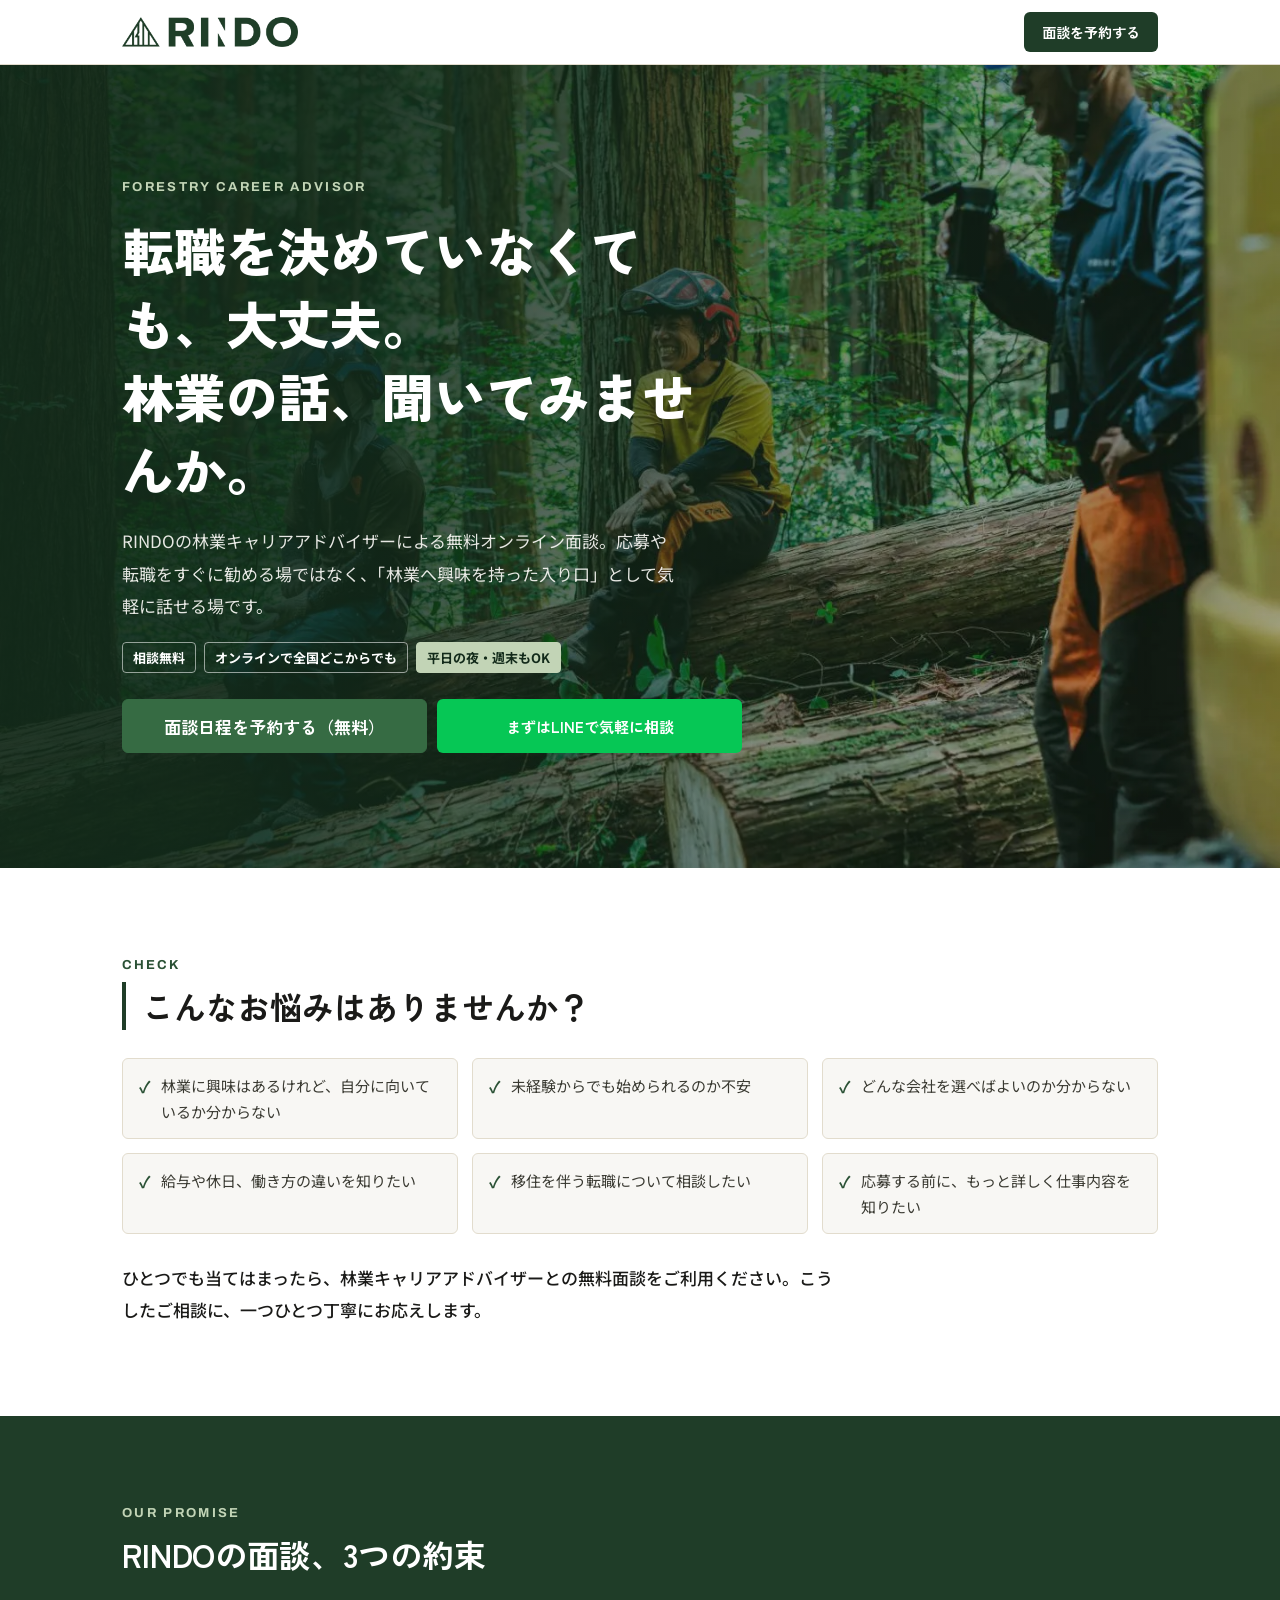
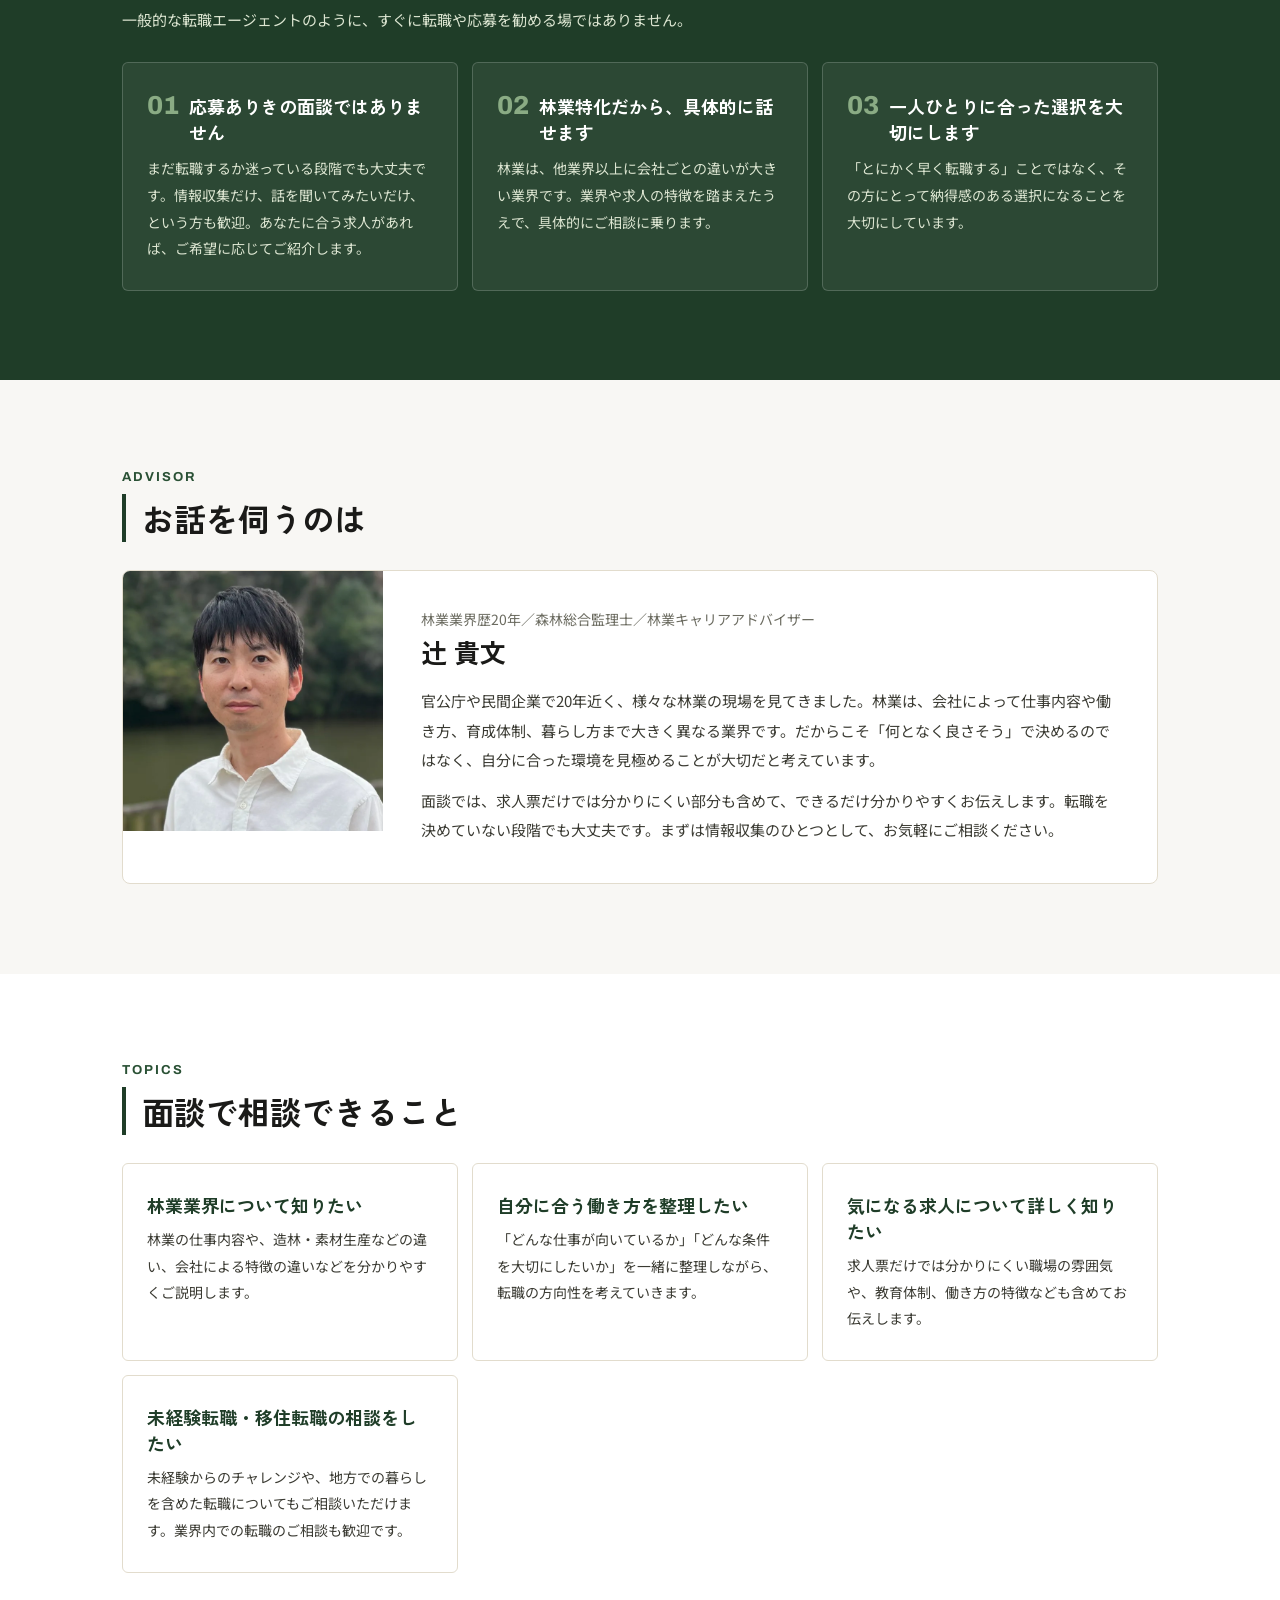
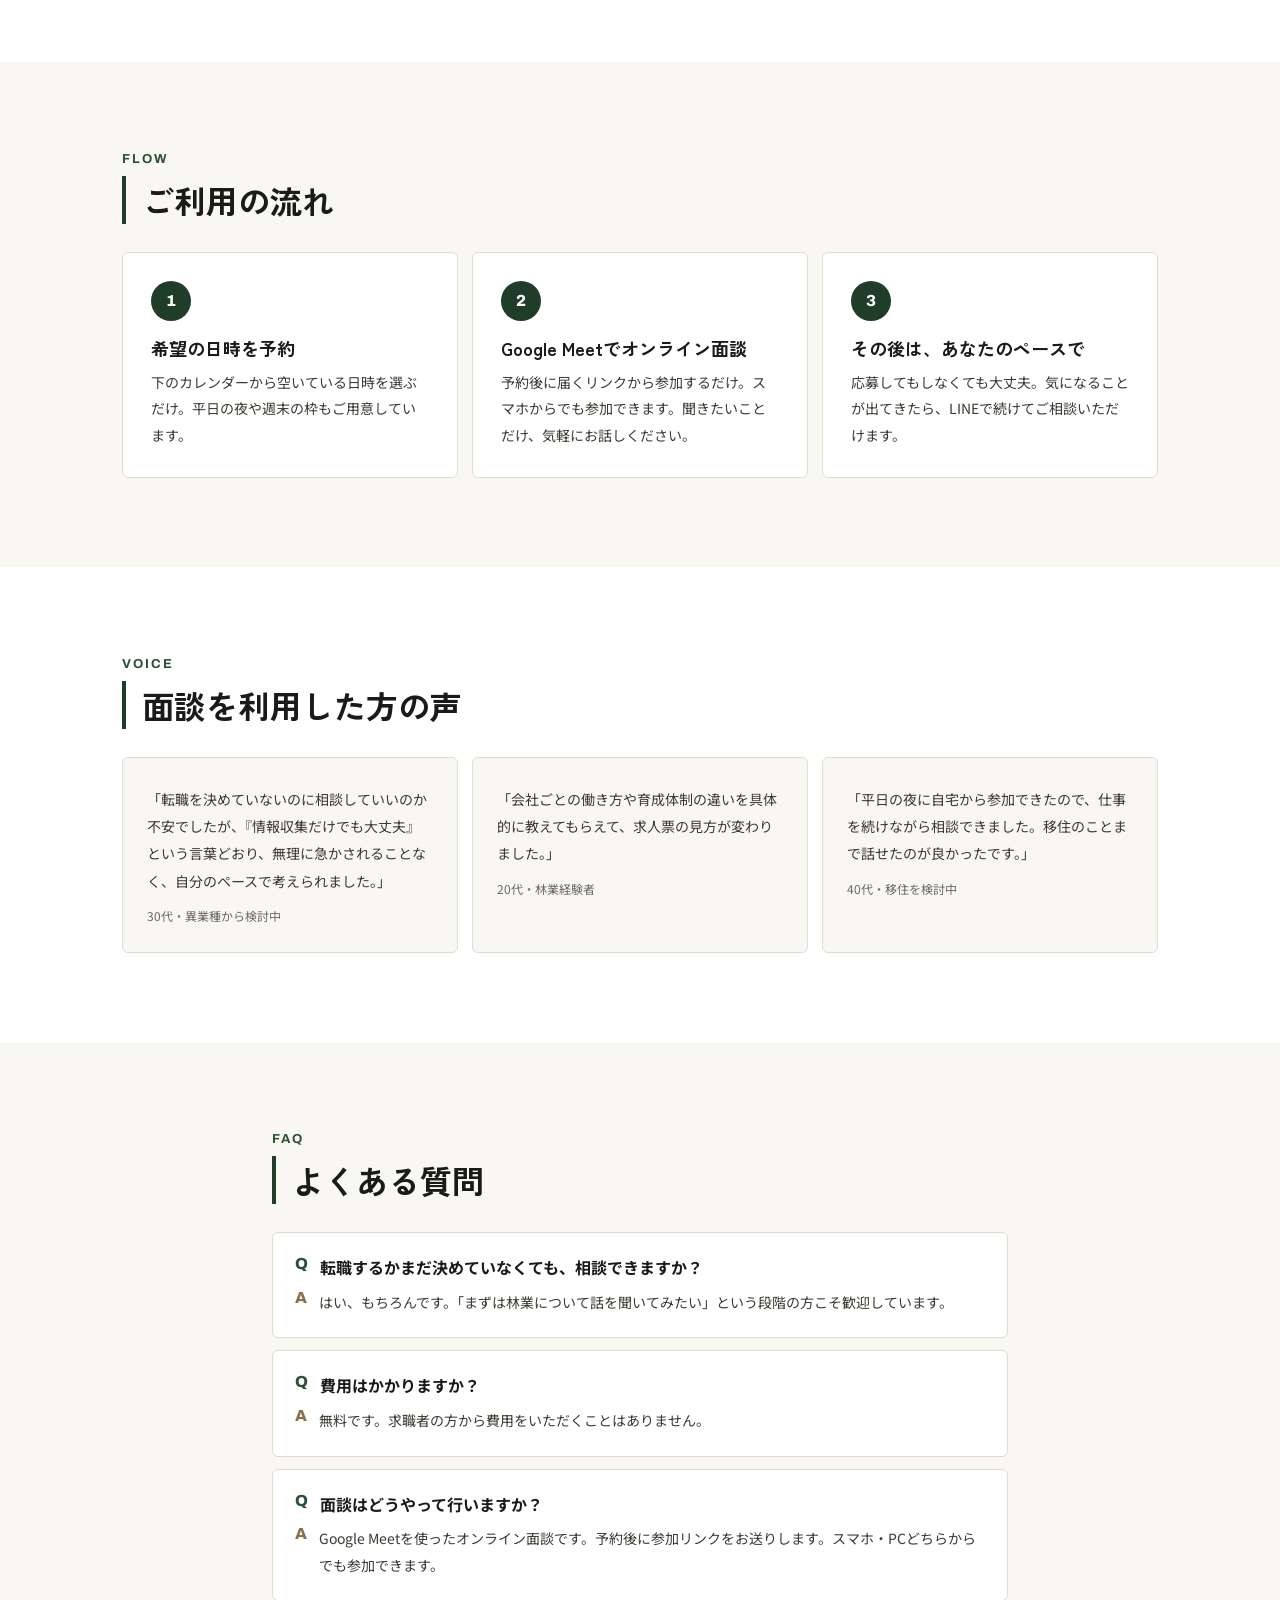
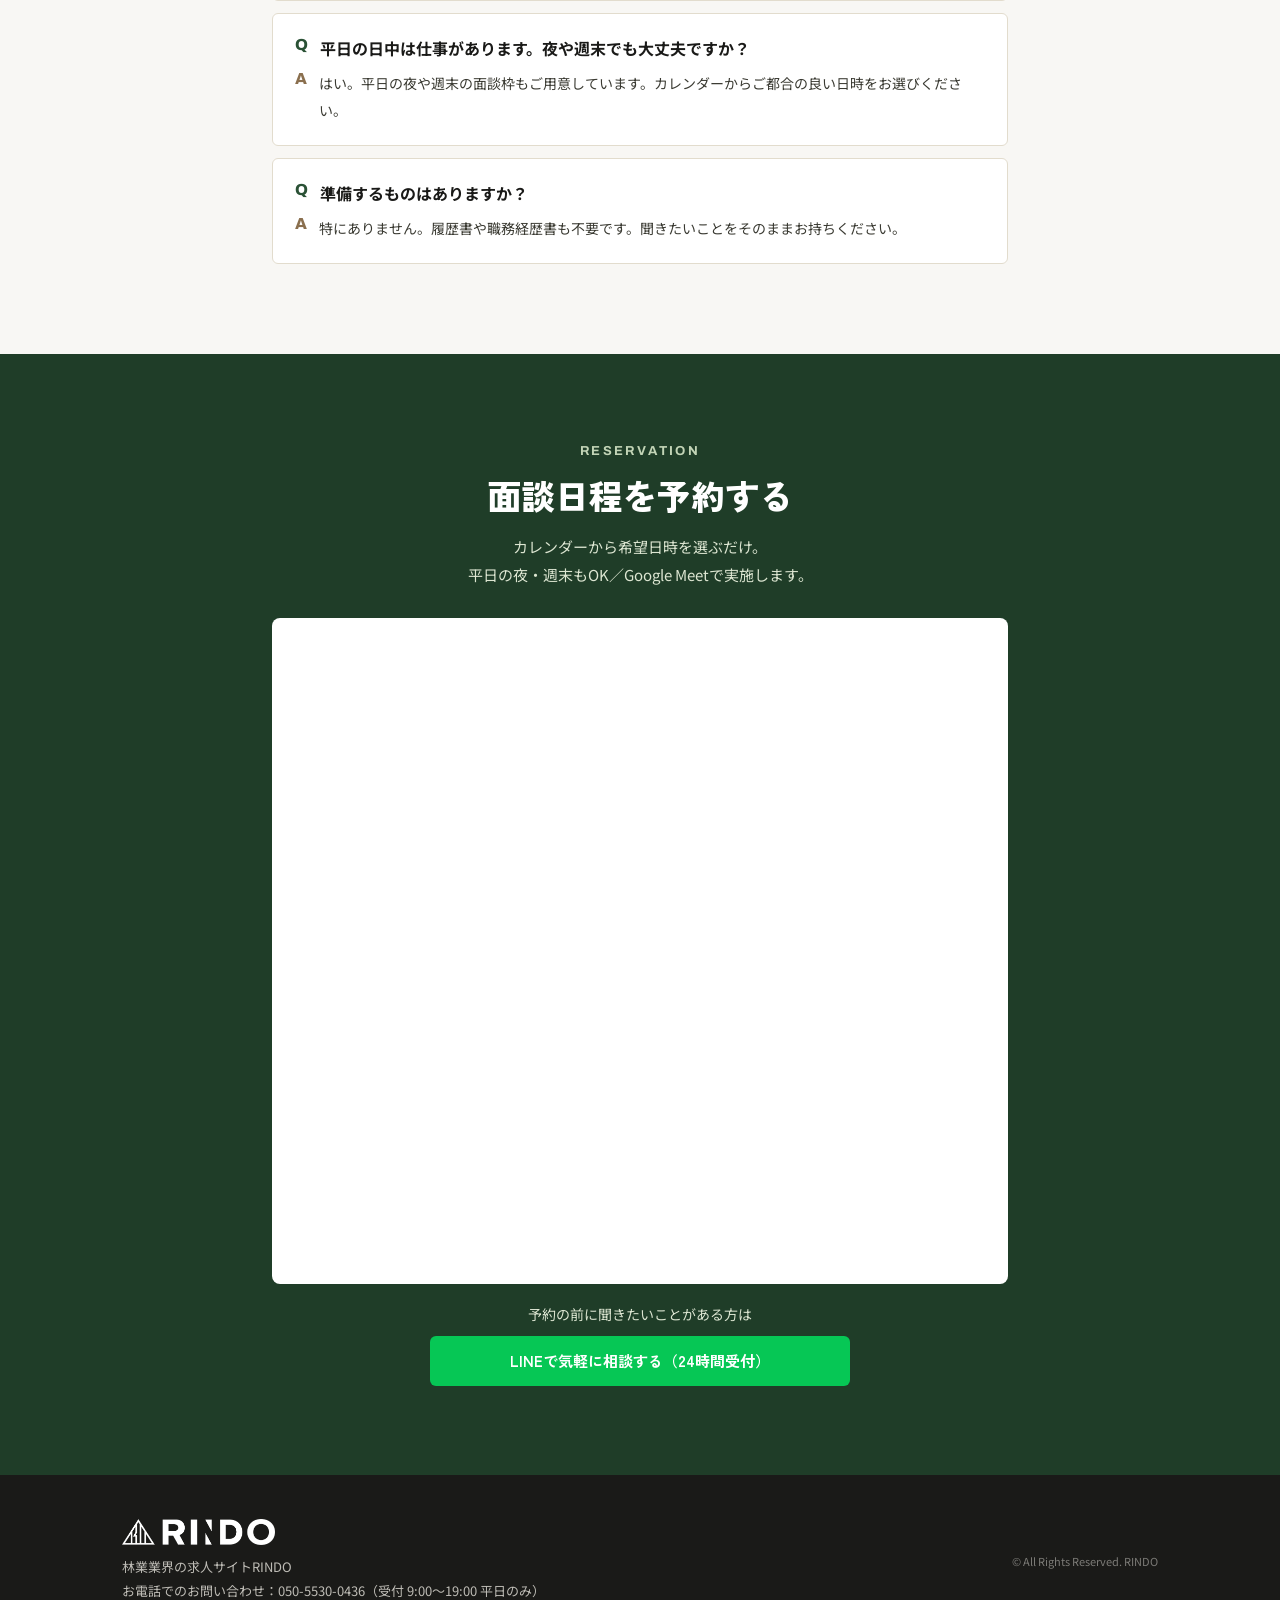
==== index.html @ 0837ca74 "利用者の声はサンプルではなく実データのため、サンプル文の注記を削除" ====
<!DOCTYPE html>
<html lang="ja">
<head>
<meta charset="utf-8">
<meta name="viewport" content="width=device-width, initial-scale=1">
<title>林業キャリア無料相談 | RINDO（林業専門求人サイト）</title>
<meta name="description" content="林業業界歴20年の専門アドバイザーによる無料オンライン面談。未経験・経験者どちらも歓迎。相談無料／Google Meet／平日夜・週末もOK。">
<link rel="preconnect" href="https://fonts.googleapis.com">
<link rel="preconnect" href="https://fonts.gstatic.com" crossorigin>
<link rel="stylesheet" href="style.css">
</head>
<body>

<!-- ヘッダー -->
<header class="header">
  <div class="header-inner">
    <img class="logo" src="assets/logo-forest.webp" alt="RINDO 林業業界の求人サイト" width="600" height="102">
    <a class="btn-header" href="#reserve">面談を予約する</a>
  </div>
</header>

<!-- ヒーロー -->
<section class="hero">
  <img class="hero-img" src="assets/forest-3.webp" alt="森の中で談笑する林業の作業者たち" width="1440" height="960" fetchpriority="high">
  <div class="hero-scrim"></div>
  <div class="hero-inner">
    <div class="hero-col">
      <div class="hero-eyebrow">FORESTRY CAREER ADVISOR</div>
      <h1 class="hero-h1">転職を決めていなくても、大丈夫。<br>林業の話、聞いてみませんか。</h1>
      <p class="hero-lead">RINDOの林業キャリアアドバイザーによる無料オンライン面談。応募や転職をすぐに勧める場ではなく、「林業へ興味を持った入り口」として気軽に話せる場です。</p>
      <div class="chips">
        <span class="chip">相談無料</span>
        <span class="chip">オンラインで全国どこからでも</span>
        <span class="chip chip-solid">平日の夜・週末もOK</span>
      </div>
      <div class="hero-cta">
        <a class="btn btn-primary" href="#reserve">面談日程を予約する（無料）</a>
        <a class="btn btn-line" href="https://lin.ee/My8T9kC">まずはLINEで気軽に相談</a>
      </div>
    </div>
  </div>
</section>

<!-- 悩みチェック -->
<section>
  <div class="wrap">
    <div class="eyebrow">CHECK</div>
    <h2 class="h2">こんなお悩みはありませんか？</h2>
    <div class="grid grid-2">
      <div class="check"><span>✓</span><span>林業に興味はあるけれど、自分に向いているか分からない</span></div>
      <div class="check"><span>✓</span><span>未経験からでも始められるのか不安</span></div>
      <div class="check"><span>✓</span><span>どんな会社を選べばよいのか分からない</span></div>
      <div class="check"><span>✓</span><span>給与や休日、働き方の違いを知りたい</span></div>
      <div class="check"><span>✓</span><span>移住を伴う転職について相談したい</span></div>
      <div class="check"><span>✓</span><span>応募する前に、もっと詳しく仕事内容を知りたい</span></div>
    </div>
    <p class="lead-note">ひとつでも当てはまったら、林業キャリアアドバイザーとの無料面談をご利用ください。こうしたご相談に、一つひとつ丁寧にお応えします。</p>
  </div>
</section>

<!-- 3つの約束 -->
<section class="sec-brand">
  <div class="wrap">
    <div class="eyebrow on-brand">OUR PROMISE</div>
    <h2 class="h2 on-brand">RINDOの面談、3つの約束</h2>
    <p class="promise-lead">一般的な転職エージェントのように、すぐに転職や応募を勧める場ではありません。</p>
    <div class="grid grid-3">
      <div class="promise">
        <div class="promise-head"><span class="promise-num">01</span><h3>応募ありきの面談ではありません</h3></div>
        <p>まだ転職するか迷っている段階でも大丈夫です。情報収集だけ、話を聞いてみたいだけ、という方も歓迎。あなたに合う求人があれば、ご希望に応じてご紹介します。</p>
      </div>
      <div class="promise">
        <div class="promise-head"><span class="promise-num">02</span><h3>林業特化だから、具体的に話せます</h3></div>
        <p>林業は、他業界以上に会社ごとの違いが大きい業界です。業界や求人の特徴を踏まえたうえで、具体的にご相談に乗ります。</p>
      </div>
      <div class="promise">
        <div class="promise-head"><span class="promise-num">03</span><h3>一人ひとりに合った選択を大切にします</h3></div>
        <p>「とにかく早く転職する」ことではなく、その方にとって納得感のある選択になることを大切にしています。</p>
      </div>
    </div>
  </div>
</section>

<!-- アドバイザー紹介 -->
<section class="sec-alt">
  <div class="wrap">
    <div class="eyebrow">ADVISOR</div>
    <h2 class="h2">お話を伺うのは</h2>
    <div class="advisor">
      <img class="advisor-img" src="assets/advisor-tsuji.webp" alt="林業キャリアアドバイザー 辻貴文" width="720" height="720" loading="lazy">
      <div class="advisor-body">
        <div class="advisor-role">林業業界歴20年／森林総合監理士／林業キャリアアドバイザー</div>
        <div class="advisor-name">辻 貴文</div>
        <p>官公庁や民間企業で20年近く、様々な林業の現場を見てきました。林業は、会社によって仕事内容や働き方、育成体制、暮らし方まで大きく異なる業界です。だからこそ「何となく良さそう」で決めるのではなく、自分に合った環境を見極めることが大切だと考えています。</p>
        <p>面談では、求人票だけでは分かりにくい部分も含めて、できるだけ分かりやすくお伝えします。転職を決めていない段階でも大丈夫です。まずは情報収集のひとつとして、お気軽にご相談ください。</p>
      </div>
    </div>
  </div>
</section>

<!-- 相談できること -->
<section>
  <div class="wrap">
    <div class="eyebrow">TOPICS</div>
    <h2 class="h2">面談で相談できること</h2>
    <div class="grid grid-3">
      <div class="topic"><h3>林業業界について知りたい</h3><p>林業の仕事内容や、造林・素材生産などの違い、会社による特徴の違いなどを分かりやすくご説明します。</p></div>
      <div class="topic"><h3>自分に合う働き方を整理したい</h3><p>「どんな仕事が向いているか」「どんな条件を大切にしたいか」を一緒に整理しながら、転職の方向性を考えていきます。</p></div>
      <div class="topic"><h3>気になる求人について詳しく知りたい</h3><p>求人票だけでは分かりにくい職場の雰囲気や、教育体制、働き方の特徴なども含めてお伝えします。</p></div>
      <div class="topic"><h3>未経験転職・移住転職の相談をしたい</h3><p>未経験からのチャレンジや、地方での暮らしを含めた転職についてもご相談いただけます。業界内での転職のご相談も歓迎です。</p></div>
    </div>
  </div>
</section>

<!-- 流れ -->
<section class="sec-alt">
  <div class="wrap">
    <div class="eyebrow">FLOW</div>
    <h2 class="h2">ご利用の流れ</h2>
    <div class="grid grid-flow">
      <div class="step"><div class="step-num">1</div><h3>希望の日時を予約</h3><p>下のカレンダーから空いている日時を選ぶだけ。平日の夜や週末の枠もご用意しています。</p></div>
      <div class="step"><div class="step-num">2</div><h3>Google Meetでオンライン面談</h3><p>予約後に届くリンクから参加するだけ。スマホからでも参加できます。聞きたいことだけ、気軽にお話しください。</p></div>
      <div class="step"><div class="step-num">3</div><h3>その後は、あなたのペースで</h3><p>応募してもしなくても大丈夫。気になることが出てきたら、LINEで続けてご相談いただけます。</p></div>
    </div>
  </div>
</section>

<!-- 利用者の声 -->
<section>
  <div class="wrap">
    <div class="eyebrow">VOICE</div>
    <h2 class="h2">面談を利用した方の声</h2>
    <div class="grid grid-2">
      <div class="voice"><p>「転職を決めていないのに相談していいのか不安でしたが、『情報収集だけでも大丈夫』という言葉どおり、無理に急かされることなく、自分のペースで考えられました。」</p><div class="who">30代・異業種から検討中</div></div>
      <div class="voice"><p>「会社ごとの働き方や育成体制の違いを具体的に教えてもらえて、求人票の見方が変わりました。」</p><div class="who">20代・林業経験者</div></div>
      <div class="voice"><p>「平日の夜に自宅から参加できたので、仕事を続けながら相談できました。移住のことまで話せたのが良かったです。」</p><div class="who">40代・移住を検討中</div></div>
    </div>
  </div>
</section>

<!-- FAQ -->
<section class="sec-alt">
  <div class="wrap wrap-narrow">
    <div class="eyebrow">FAQ</div>
    <h2 class="h2">よくある質問</h2>
    <div class="faq-list">
      <div class="faq">
        <div class="faq-q"><b>Q</b><span>転職するかまだ決めていなくても、相談できますか？</span></div>
        <div class="faq-a"><b>A</b><span>はい、もちろんです。「まずは林業について話を聞いてみたい」という段階の方こそ歓迎しています。</span></div>
      </div>
      <div class="faq">
        <div class="faq-q"><b>Q</b><span>費用はかかりますか？</span></div>
        <div class="faq-a"><b>A</b><span>無料です。求職者の方から費用をいただくことはありません。</span></div>
      </div>
      <div class="faq">
        <div class="faq-q"><b>Q</b><span>面談はどうやって行いますか？</span></div>
        <div class="faq-a"><b>A</b><span>Google Meetを使ったオンライン面談です。予約後に参加リンクをお送りします。スマホ・PCどちらからでも参加できます。</span></div>
      </div>
      <div class="faq">
        <div class="faq-q"><b>Q</b><span>平日の日中は仕事があります。夜や週末でも大丈夫ですか？</span></div>
        <div class="faq-a"><b>A</b><span>はい。平日の夜や週末の面談枠もご用意しています。カレンダーからご都合の良い日時をお選びください。</span></div>
      </div>
      <div class="faq">
        <div class="faq-q"><b>Q</b><span>準備するものはありますか？</span></div>
        <div class="faq-a"><b>A</b><span>特にありません。履歴書や職務経歴書も不要です。聞きたいことをそのままお持ちください。</span></div>
      </div>
    </div>
  </div>
</section>

<!-- 予約 -->
<section id="reserve" class="sec-brand">
  <div class="wrap wrap-narrow">
    <div class="reserve-head">
      <div class="eyebrow on-brand">RESERVATION</div>
      <h2>面談日程を予約する</h2>
      <p>カレンダーから希望日時を選ぶだけ。<br>平日の夜・週末もOK／Google Meetで実施します。</p>
    </div>
    <div class="spir-card">
      <!-- Spir widget begin -->
      <div class="spir-widget" data-url="https://app.spirinc.com/external/teams/qMlqo3yFt7RLzSGSDOJB6/availability-sharings/6TDEutEHs5eWvNPvBN_gr/confirm"></div>
      <!-- Spir widget end -->
    </div>
    <div class="reserve-foot">
      <p>予約の前に聞きたいことがある方は</p>
      <a class="btn btn-line" href="https://lin.ee/My8T9kC">LINEで気軽に相談する（24時間受付）</a>
    </div>
  </div>
</section>

<!-- フッター -->
<footer class="footer">
  <div class="footer-inner">
    <div>
      <img class="logo" src="assets/logo-white.webp" alt="RINDO" width="600" height="102" loading="lazy">
      <p>林業業界の求人サイトRINDO<br>お電話でのお問い合わせ：050-5530-0436（受付 9:00〜19:00 平日のみ）</p>
    </div>
    <div class="copy">© All Rights Reserved. RINDO</div>
  </div>
</footer>

<!-- Spir 予約ウィジェット（外部スクリプト・非同期読み込み） -->
<script type="text/javascript" src="https://app.spirinc.com/js/external/iframe.js" async></script>
</body>
</html>
---- style.css ----
/* ==========================================================================
   RINDO 林業キャリア無料相談 LP — style.css
   RINDO Design System トークン抜粋 + LP用ユーティリティ
   ========================================================================== */

/* ---- Google Fonts（必要ウェイトのみ・display=swapで表示ブロッキング回避） ---- */
@import url('https://fonts.googleapis.com/css2?family=Archivo:wght@700;800&family=Noto+Sans+JP:wght@400;500;700&family=Zen+Kaku+Gothic+New:wght@700;900&display=swap');

/* ---- デザインシステム・トークン（このLPで使う変数のみ抜粋） ---- */
:root {
  --ink-900: #1a1a18;
  --ink-700: #3a3a32;
  --ink-500: #6b6b60;
  --ink-400: #8d8d80;
  --paper-0: #ffffff;
  --paper-50: #f8f7f4;
  --paper-200: #e2dccd;
  --forest-900: #122a1a;
  --forest-800: #173420;
  --forest-700: #1f3d28;
  --forest-600: #2a5135;
  --forest-500: #366b43;
  --forest-300: #8aab84;
  --forest-200: #c2d4b6;
  --forest-100: #dde6d2;
  --forest-50: #eef3e7;
  --bark-500: #8a6f4e;
  --line-green: #06c755;
  --font-display: "Zen Kaku Gothic New", "Noto Sans JP", system-ui, sans-serif;
  --font-body: "Noto Sans JP", "Zen Kaku Gothic New", system-ui, sans-serif;
  --font-latin: "Archivo", "Zen Kaku Gothic New", system-ui, sans-serif;
}

/* ---- リセット / ベース ---- */
* { box-sizing: border-box; }
body {
  margin: 0;
  background: var(--paper-0);
  font-family: var(--font-body);
  color: var(--ink-700);
  -webkit-font-smoothing: antialiased;
}
img { display: block; max-width: 100%; }
h1, h2, h3, p { margin: 0; }
a { color: inherit; }

/* ---- レイアウト ---- */
.wrap { max-width: 1100px; margin: 0 auto; padding: clamp(48px, 7vw, 96px) clamp(16px, 4vw, 32px); }
.wrap-narrow { max-width: 800px; }
.wrap-mid { max-width: 900px; }
.sec-alt { background: var(--paper-50); }
.sec-brand { background: var(--forest-700); }

/* ---- ヘッダー ---- */
.header { position: sticky; top: 0; z-index: 50; background: var(--paper-0); border-bottom: 1px solid var(--paper-200); }
.header-inner { max-width: 1100px; margin: 0 auto; display: flex; align-items: center; justify-content: space-between; padding: 12px clamp(16px, 4vw, 32px); }
.header .logo { width: auto; height: clamp(24px, 3vw, 30px); }

/* ---- 見出し・エディトリアル ---- */
.eyebrow { font-family: var(--font-latin); font-weight: 700; font-size: clamp(11px, 1.2vw, 13px); letter-spacing: 0.16em; margin-bottom: 10px; color: var(--forest-600); }
.eyebrow.on-brand { color: var(--forest-200); letter-spacing: 0.18em; }
.h2 { font-family: var(--font-display); font-weight: 700; font-size: clamp(22px, 2.8vw, 32px); line-height: 1.5; color: var(--ink-900); margin-bottom: 28px; padding-left: 16px; border-left: 4px solid var(--forest-700); }
.h2.on-brand { color: #fff; border: 0; padding-left: 0; }
.h2.center { text-align: center; border: 0; padding-left: 0; font-weight: 900; }

/* ---- ボタン ---- */
.btn { display: flex; align-items: center; justify-content: center; min-height: 54px; padding: 0 26px; border-radius: 6px; text-decoration: none; font-family: var(--font-display); font-weight: 700; transition: background 200ms ease, transform 120ms ease; }
.btn:active { transform: translateY(1px); }
.btn-primary { background: var(--forest-500); color: #fff; border: 1.5px solid var(--forest-500); font-size: clamp(15px, 1.6vw, 17px); }
.btn-primary:hover { background: var(--forest-600); border-color: var(--forest-600); }
.btn-line { background: var(--line-green); color: #fff; font-size: clamp(13px, 1.5vw, 15px); min-height: 50px; }
.btn-header { font-family: var(--font-display); font-weight: 700; font-size: clamp(12px, 1.4vw, 14px); color: #fff; background: var(--forest-700); padding: 10px 18px; border-radius: 6px; text-decoration: none; }

/* ---- チップ / タグ ---- */
.chips { display: flex; flex-wrap: wrap; gap: 8px; }
.chip { font-size: clamp(11px, 1.2vw, 13px); font-weight: 700; color: #fff; border: 1px solid rgba(255,255,255,0.55); border-radius: 4px; padding: 5px 10px; }
.chip-solid { color: var(--forest-900); background: var(--forest-200); border-color: var(--forest-200); }

/* ---- ヒーロー ---- */
.hero { position: relative; overflow: hidden; background: var(--forest-900); }
.hero-img { position: absolute; inset: 0; width: 100%; height: 100%; object-fit: cover; }
.hero-scrim { position: absolute; inset: 0; background: linear-gradient(105deg, rgba(18,42,26,0.92) 25%, rgba(18,42,26,0.55) 60%, rgba(18,42,26,0.25) 100%); }
.hero-inner { position: relative; max-width: 1100px; margin: 0 auto; padding: clamp(56px, 9vw, 120px) clamp(16px, 4vw, 32px); }
.hero-col { max-width: 620px; display: flex; flex-direction: column; gap: clamp(14px, 2vw, 20px); }
.hero-eyebrow { font-family: var(--font-latin); font-weight: 700; font-size: clamp(11px, 1.2vw, 13px); letter-spacing: 0.18em; color: var(--forest-200); }
.hero-h1 { font-family: var(--font-display); font-weight: 900; font-size: clamp(29px, 4.4vw, 52px); line-height: 1.4; color: #fff; text-wrap: pretty; }
.hero-lead { font-size: clamp(14px, 1.6vw, 17px); line-height: 1.9; color: rgba(248,247,244,0.92); max-width: 560px; }
.hero-cta { display: flex; flex-wrap: wrap; gap: 10px; margin-top: 6px; }
.hero-cta .btn { flex: 1 1 240px; max-width: 400px; }

/* ---- グリッド ---- */
.grid { display: grid; gap: 14px; }
.grid-2 { grid-template-columns: repeat(auto-fit, minmax(300px, 1fr)); }
.grid-3 { grid-template-columns: repeat(auto-fit, minmax(280px, 1fr)); }
.grid-flow { grid-template-columns: repeat(auto-fit, minmax(260px, 1fr)); }

/* ---- チェックカード ---- */
.check { display: flex; gap: 10px; align-items: flex-start; background: var(--paper-50); border: 1px solid var(--paper-200); border-radius: 6px; padding: 14px 16px; }
.check span:first-child { color: var(--forest-600); font-weight: 700; line-height: 1.7; }
.check span:last-child { font-size: clamp(14px, 1.5vw, 15px); line-height: 1.7; }
.lead-note { margin-top: 28px; font-size: clamp(15px, 1.6vw, 17px); line-height: 1.9; font-weight: 500; color: var(--ink-900); max-width: 720px; }

/* ---- 約束カード（ブランド背景上） ---- */
.promise-lead { font-size: clamp(13px, 1.5vw, 15px); line-height: 1.9; color: var(--forest-100); max-width: 640px; margin-bottom: 28px; margin-top: 10px; }
.promise { background: rgba(255,255,255,0.06); border: 1px solid rgba(255,255,255,0.18); border-radius: 6px; padding: clamp(18px, 2.4vw, 28px) clamp(16px, 2vw, 24px); }
.promise-head { display: flex; align-items: baseline; gap: 10px; margin-bottom: 10px; }
.promise-num { font-family: var(--font-latin); font-weight: 800; font-size: clamp(20px, 2.2vw, 26px); color: var(--forest-300); }
.promise h3 { font-family: var(--font-display); font-weight: 700; font-size: clamp(16px, 1.7vw, 18px); color: #fff; }
.promise p { font-size: clamp(13px, 1.4vw, 14px); line-height: 1.9; color: var(--forest-100); }

/* ---- アドバイザー ---- */
.advisor { background: var(--paper-0); border: 1px solid var(--paper-200); border-radius: 8px; overflow: hidden; display: flex; flex-wrap: wrap; }
.advisor-img { flex: none; width: 260px; height: 260px; object-fit: cover; align-self: flex-start; }
.advisor-body { flex: 1 1 340px; min-width: 280px; padding: clamp(20px, 3vw, 40px); display: flex; flex-direction: column; justify-content: center; }
.advisor-role { font-size: clamp(12px, 1.3vw, 14px); color: var(--ink-500); margin-bottom: 4px; }
.advisor-name { font-family: var(--font-display); font-weight: 700; font-size: clamp(20px, 2.4vw, 26px); color: var(--ink-900); margin-bottom: 16px; }
.advisor-body p { font-size: clamp(14px, 1.5vw, 15px); line-height: 1.95; margin-bottom: 12px; }
.advisor-body p:last-child { margin-bottom: 0; }

@media (max-width: 640px) {
  .advisor { flex-direction: column; align-items: center; }
  .advisor-img { flex: none; width: 160px; height: 160px; min-width: 0; max-width: 160px; margin: 24px 0 0; align-self: center; }
  .advisor-body { flex: none; width: 100%; }
}

/* ---- トピックカード ---- */
.topic { border: 1px solid var(--paper-200); border-radius: 6px; padding: clamp(18px, 2.4vw, 28px) clamp(16px, 2vw, 24px); }
.topic h3 { font-family: var(--font-display); font-weight: 700; font-size: clamp(15px, 1.7vw, 18px); color: var(--forest-700); margin-bottom: 8px; }
.topic p { font-size: clamp(13px, 1.4vw, 14px); line-height: 1.9; }

/* ---- 流れ（ステップ） ---- */
.step { background: var(--paper-0); border: 1px solid var(--paper-200); border-radius: 6px; padding: clamp(20px, 2.4vw, 28px); }
.step-num { width: 40px; height: 40px; border-radius: 50%; background: var(--forest-700); color: #fff; display: flex; align-items: center; justify-content: center; font-family: var(--font-latin); font-weight: 800; font-size: 16px; margin-bottom: 14px; }
.step h3 { font-family: var(--font-display); font-weight: 700; font-size: clamp(16px, 1.7vw, 18px); color: var(--ink-900); margin-bottom: 8px; }
.step p { font-size: clamp(13px, 1.4vw, 14px); line-height: 1.9; }

/* ---- 利用者の声 ---- */
.voice { background: var(--paper-50); border: 1px solid var(--paper-200); border-radius: 6px; padding: clamp(18px, 2.4vw, 28px) clamp(16px, 2vw, 24px); }
.voice p { font-size: clamp(13px, 1.4vw, 14px); line-height: 1.95; margin-bottom: 12px; }
.voice .who { font-size: 12px; color: var(--ink-500); }
.disclaimer { margin-top: 16px; font-size: 11px; color: var(--ink-400); }

/* ---- FAQ ---- */
.faq-list { display: flex; flex-direction: column; gap: 12px; }
.faq { background: var(--paper-0); border: 1px solid var(--paper-200); border-radius: 6px; padding: clamp(16px, 2vw, 22px); }
.faq-q { display: flex; gap: 12px; margin-bottom: 8px; }
.faq-q b { font-family: var(--font-latin); font-weight: 800; color: var(--forest-600); }
.faq-q span { font-weight: 700; font-size: clamp(14px, 1.5vw, 16px); color: var(--ink-900); line-height: 1.6; }
.faq-a { display: flex; gap: 12px; }
.faq-a b { font-family: var(--font-latin); font-weight: 800; color: var(--bark-500); }
.faq-a span { font-size: clamp(13px, 1.4vw, 14px); line-height: 1.9; }

/* ---- 予約 ---- */
.reserve-head { text-align: center; margin-bottom: 28px; }
.reserve-head h2 { font-family: var(--font-display); font-weight: 900; font-size: clamp(24px, 3vw, 34px); line-height: 1.5; color: #fff; margin: 12px 0; }
.reserve-head p { font-size: clamp(13px, 1.5vw, 15px); line-height: 1.9; color: var(--forest-100); }
.spir-card { background: var(--paper-0); border-radius: 8px; padding: 8px; margin-bottom: 20px; }
.spir-widget { min-width: 320px; height: 650px; }
.reserve-foot { text-align: center; }
.reserve-foot p { margin-bottom: 12px; font-size: clamp(13px, 1.5vw, 14px); color: var(--forest-100); }
.reserve-foot .btn-line { max-width: 420px; margin: 0 auto; }

/* ---- フッター ---- */
.footer { background: var(--ink-900); }
.footer-inner { max-width: 1100px; margin: 0 auto; padding: clamp(28px, 4vw, 44px) clamp(16px, 4vw, 32px); display: flex; flex-wrap: wrap; gap: 16px; align-items: center; justify-content: space-between; }
.footer .logo { width: auto; height: 26px; margin-bottom: 10px; }
.footer p { font-size: clamp(12px, 1.3vw, 13px); line-height: 1.8; color: rgba(244,241,234,0.75); }
.footer .copy { font-size: 11px; color: rgba(244,241,234,0.45); }
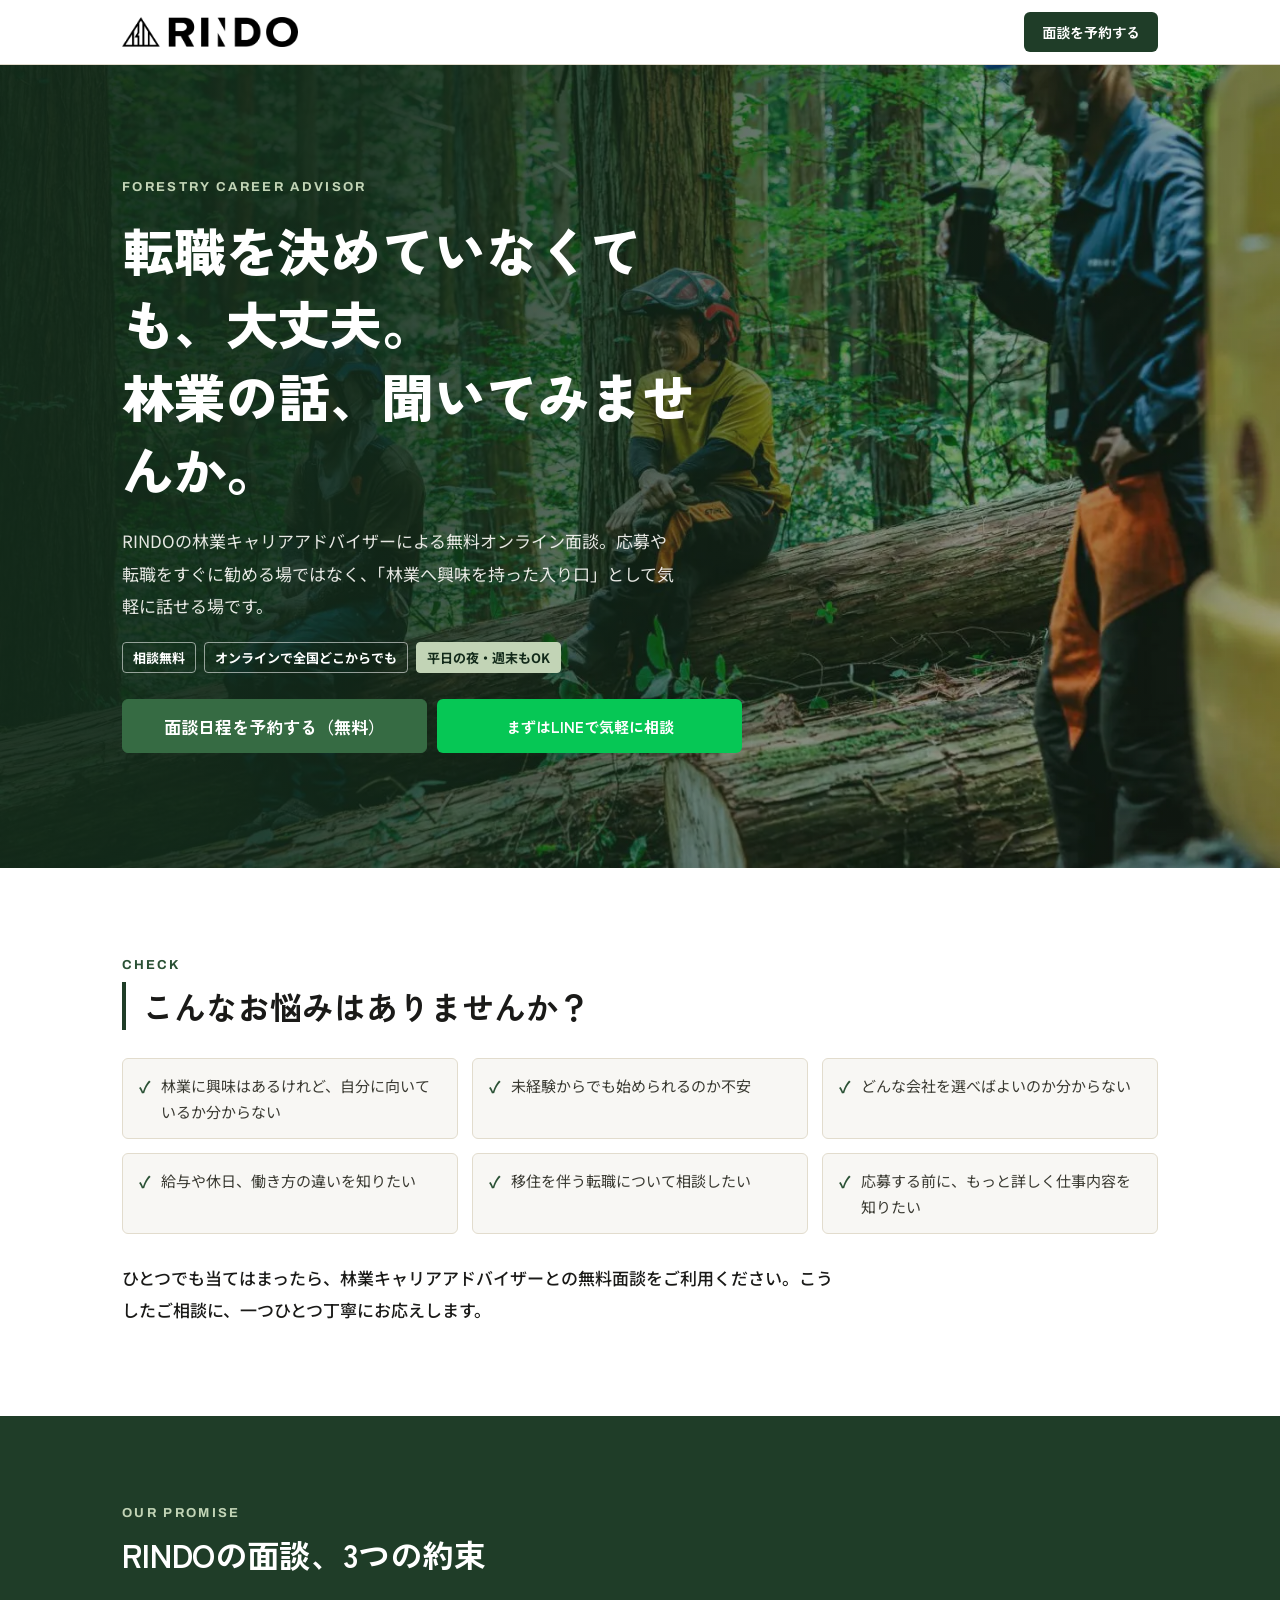
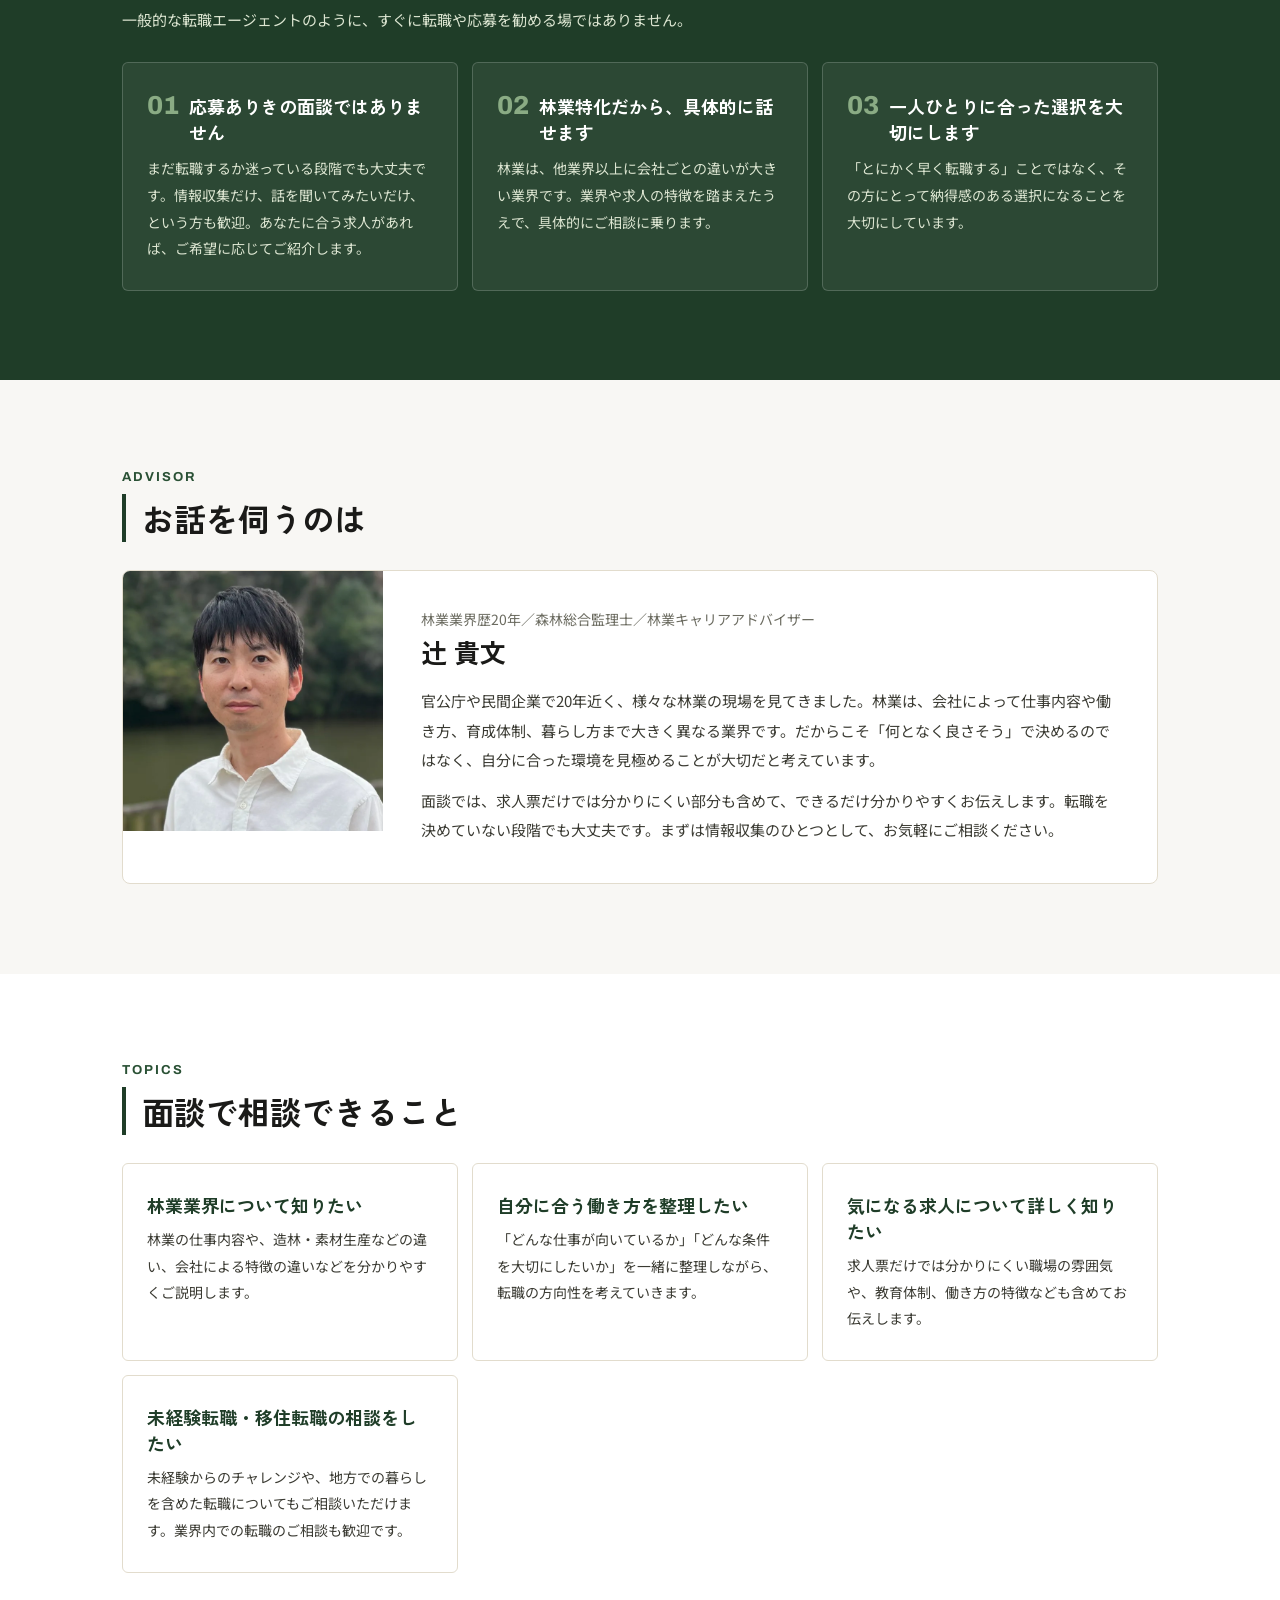
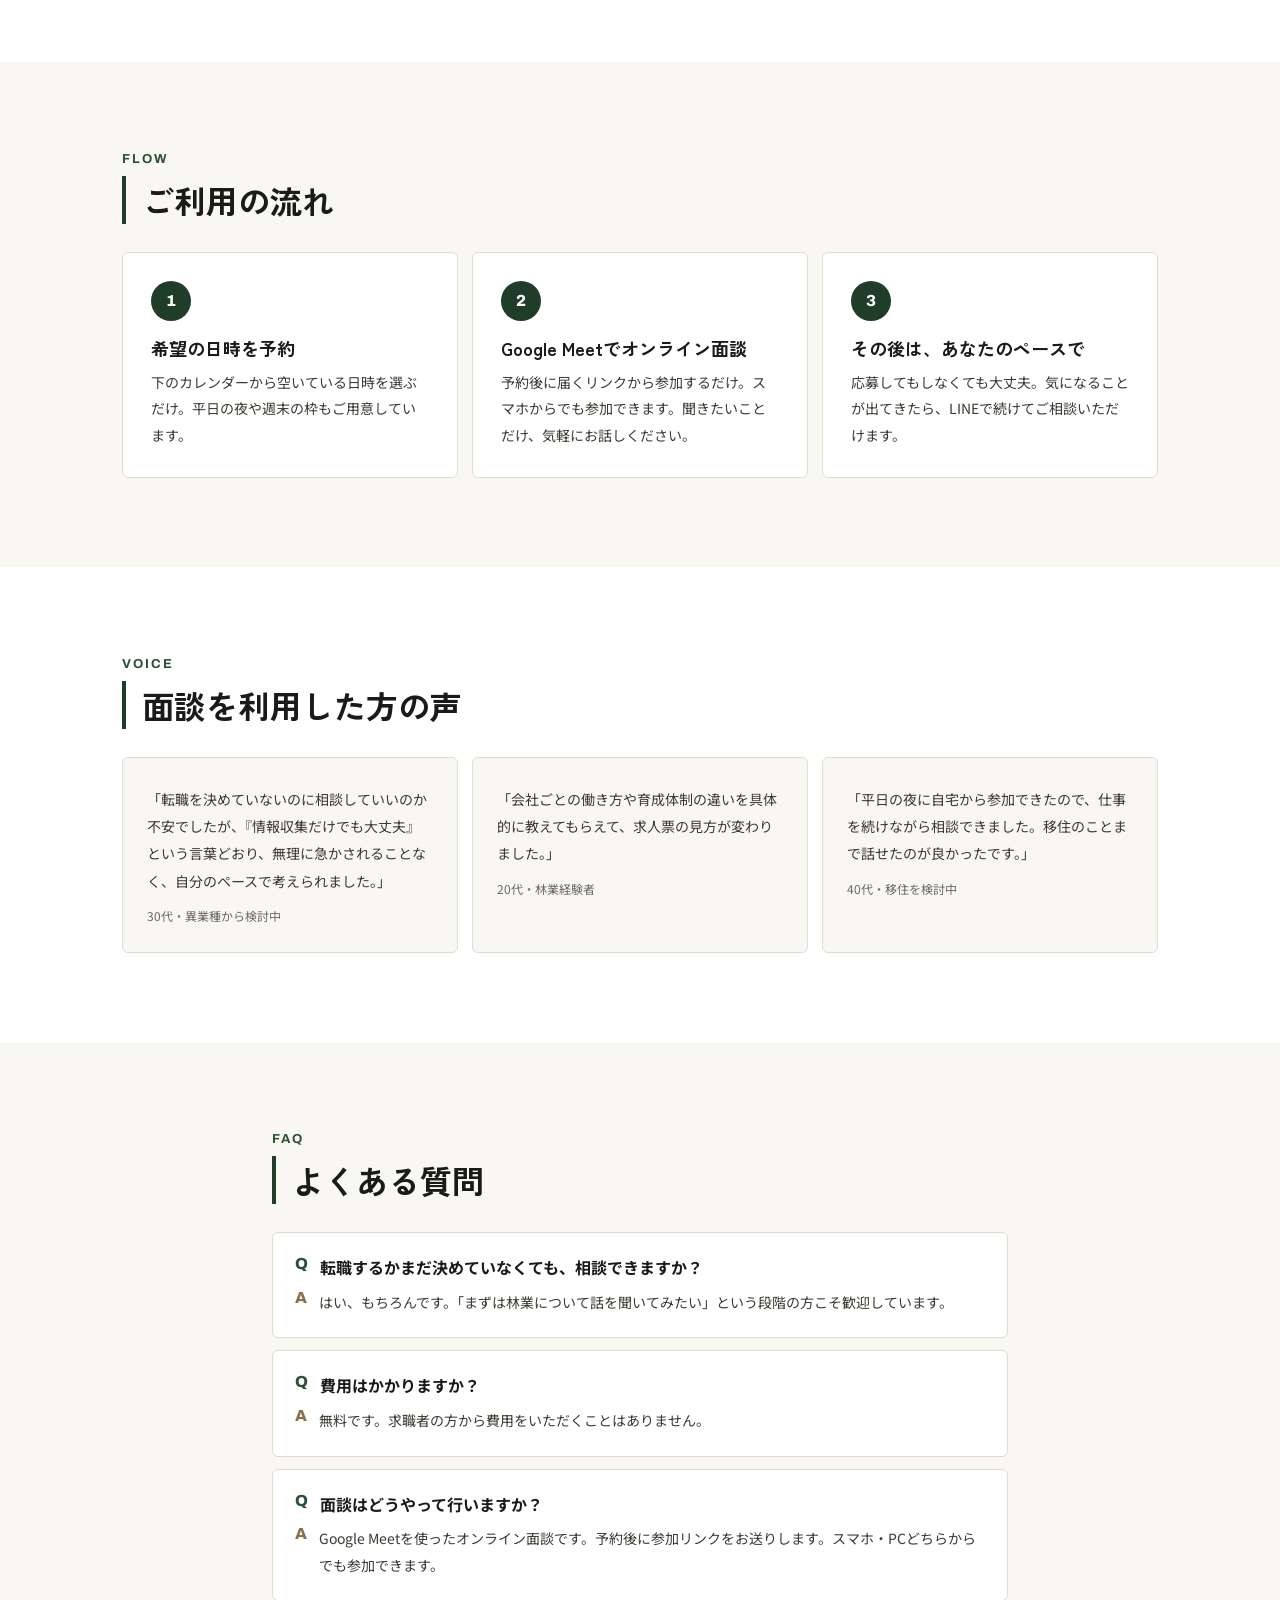
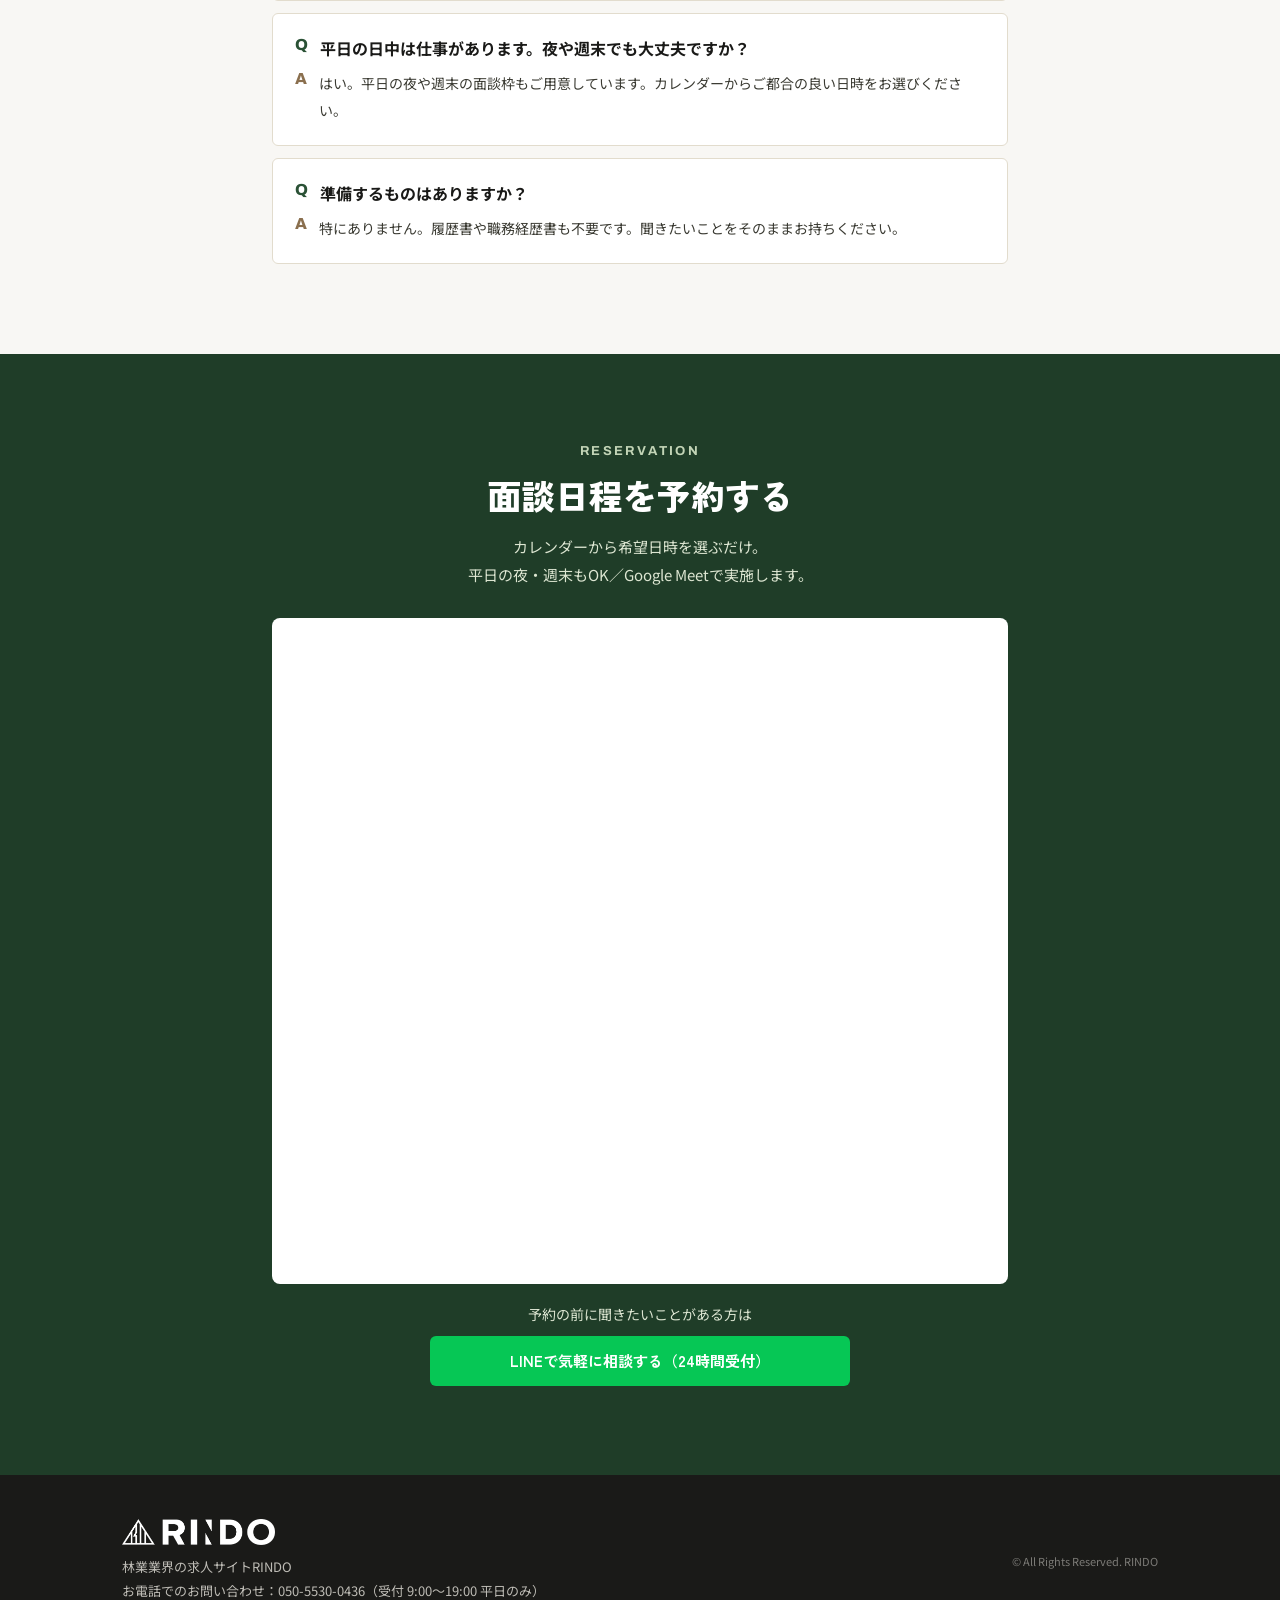
==== commit 38052d24: "update: ヘッダーロゴを黒文字版に変更（WEBP圧縮済み）" ====
--- a/index.html
+++ b/index.html
@@ -5,6 +5,8 @@
 <meta name="viewport" content="width=device-width, initial-scale=1">
 <title>林業キャリア無料相談 | RINDO（林業専門求人サイト）</title>
 <meta name="description" content="林業業界歴20年の専門アドバイザーによる無料オンライン面談。未経験・経験者どちらも歓迎。相談無料／Google Meet／平日夜・週末もOK。">
+<link rel="icon" type="image/png" href="assets/favicon.png">
+<link rel="apple-touch-icon" href="assets/apple-touch-icon.png">
 <link rel="preconnect" href="https://fonts.googleapis.com">
 <link rel="preconnect" href="https://fonts.gstatic.com" crossorigin>
 <link rel="stylesheet" href="style.css">
@@ -14,7 +16,7 @@
 <!-- ヘッダー -->
 <header class="header">
   <div class="header-inner">
-    <img class="logo" src="assets/logo-forest.webp" alt="RINDO 林業業界の求人サイト" width="600" height="102">
+    <img class="logo" src="assets/logo-black.webp" alt="RINDO 林業業界の求人サイト" width="900" height="153">
     <a class="btn-header" href="#reserve">面談を予約する</a>
   </div>
 </header>
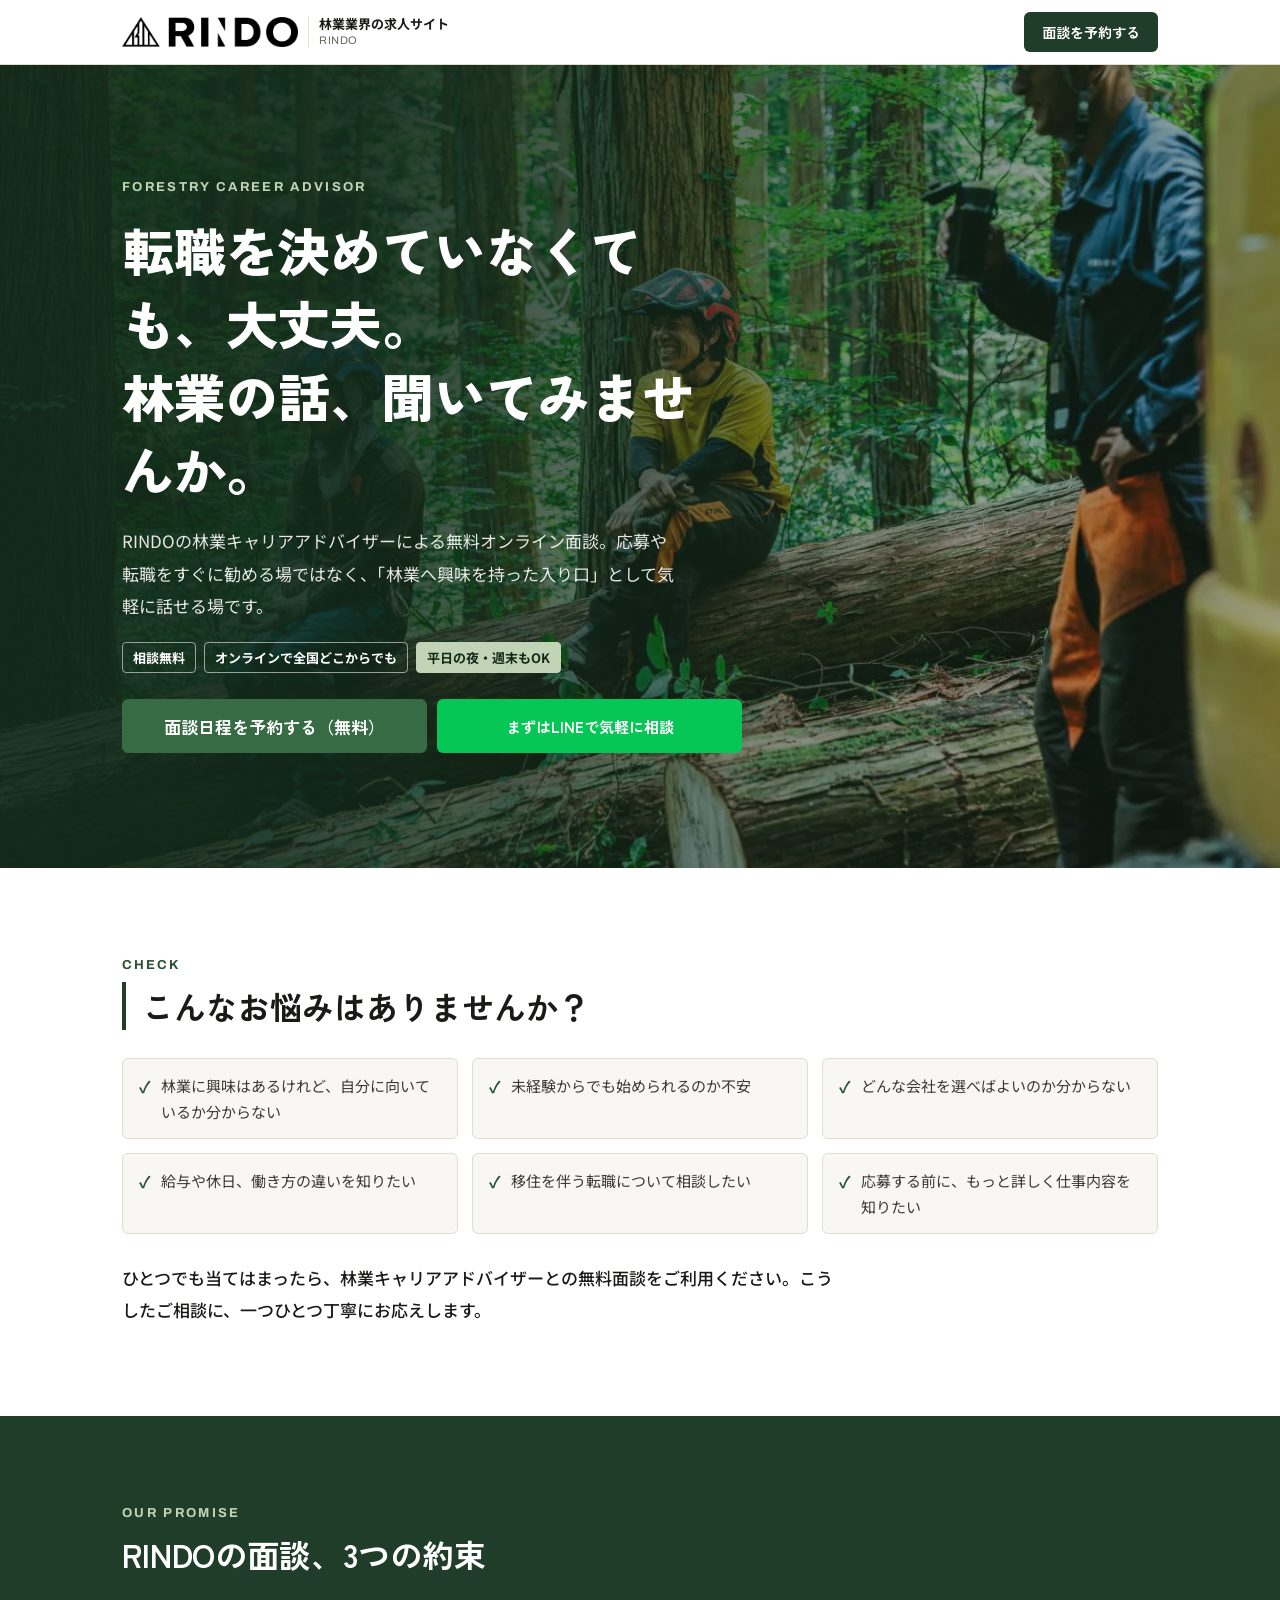
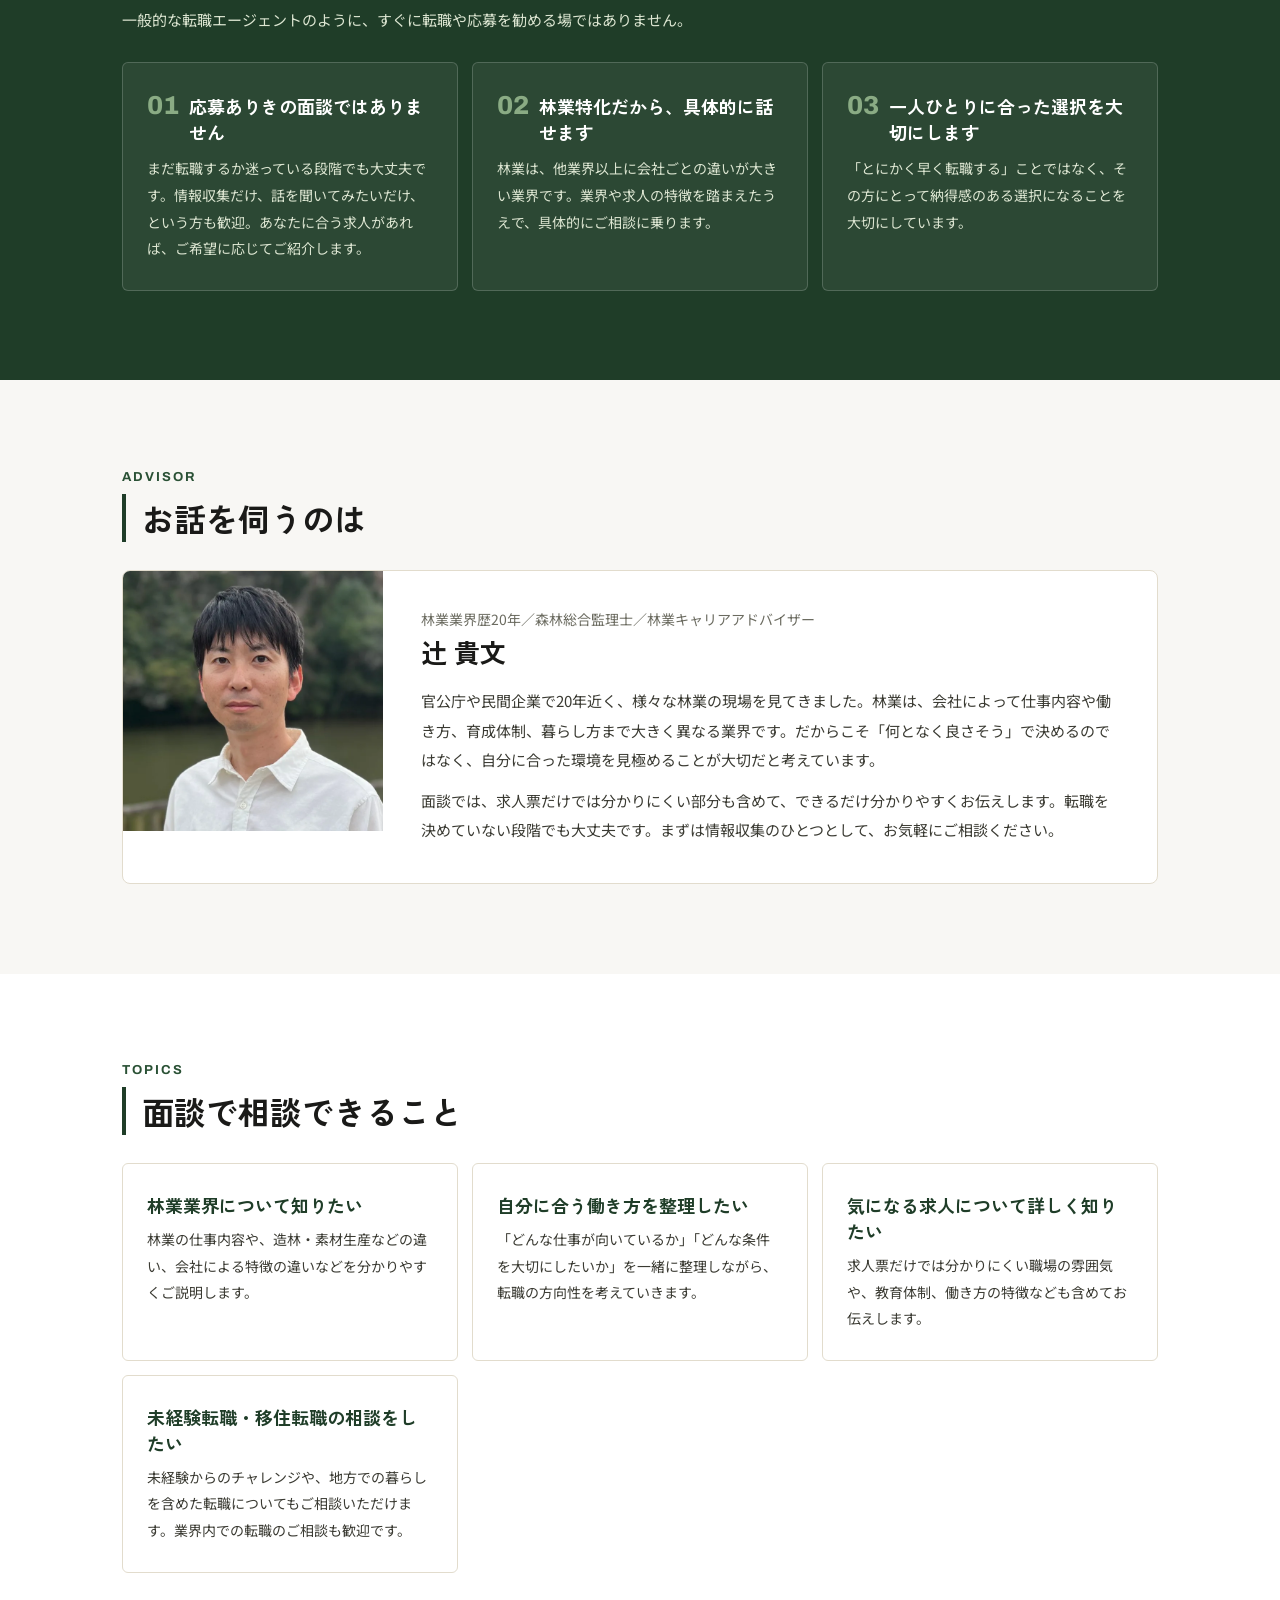
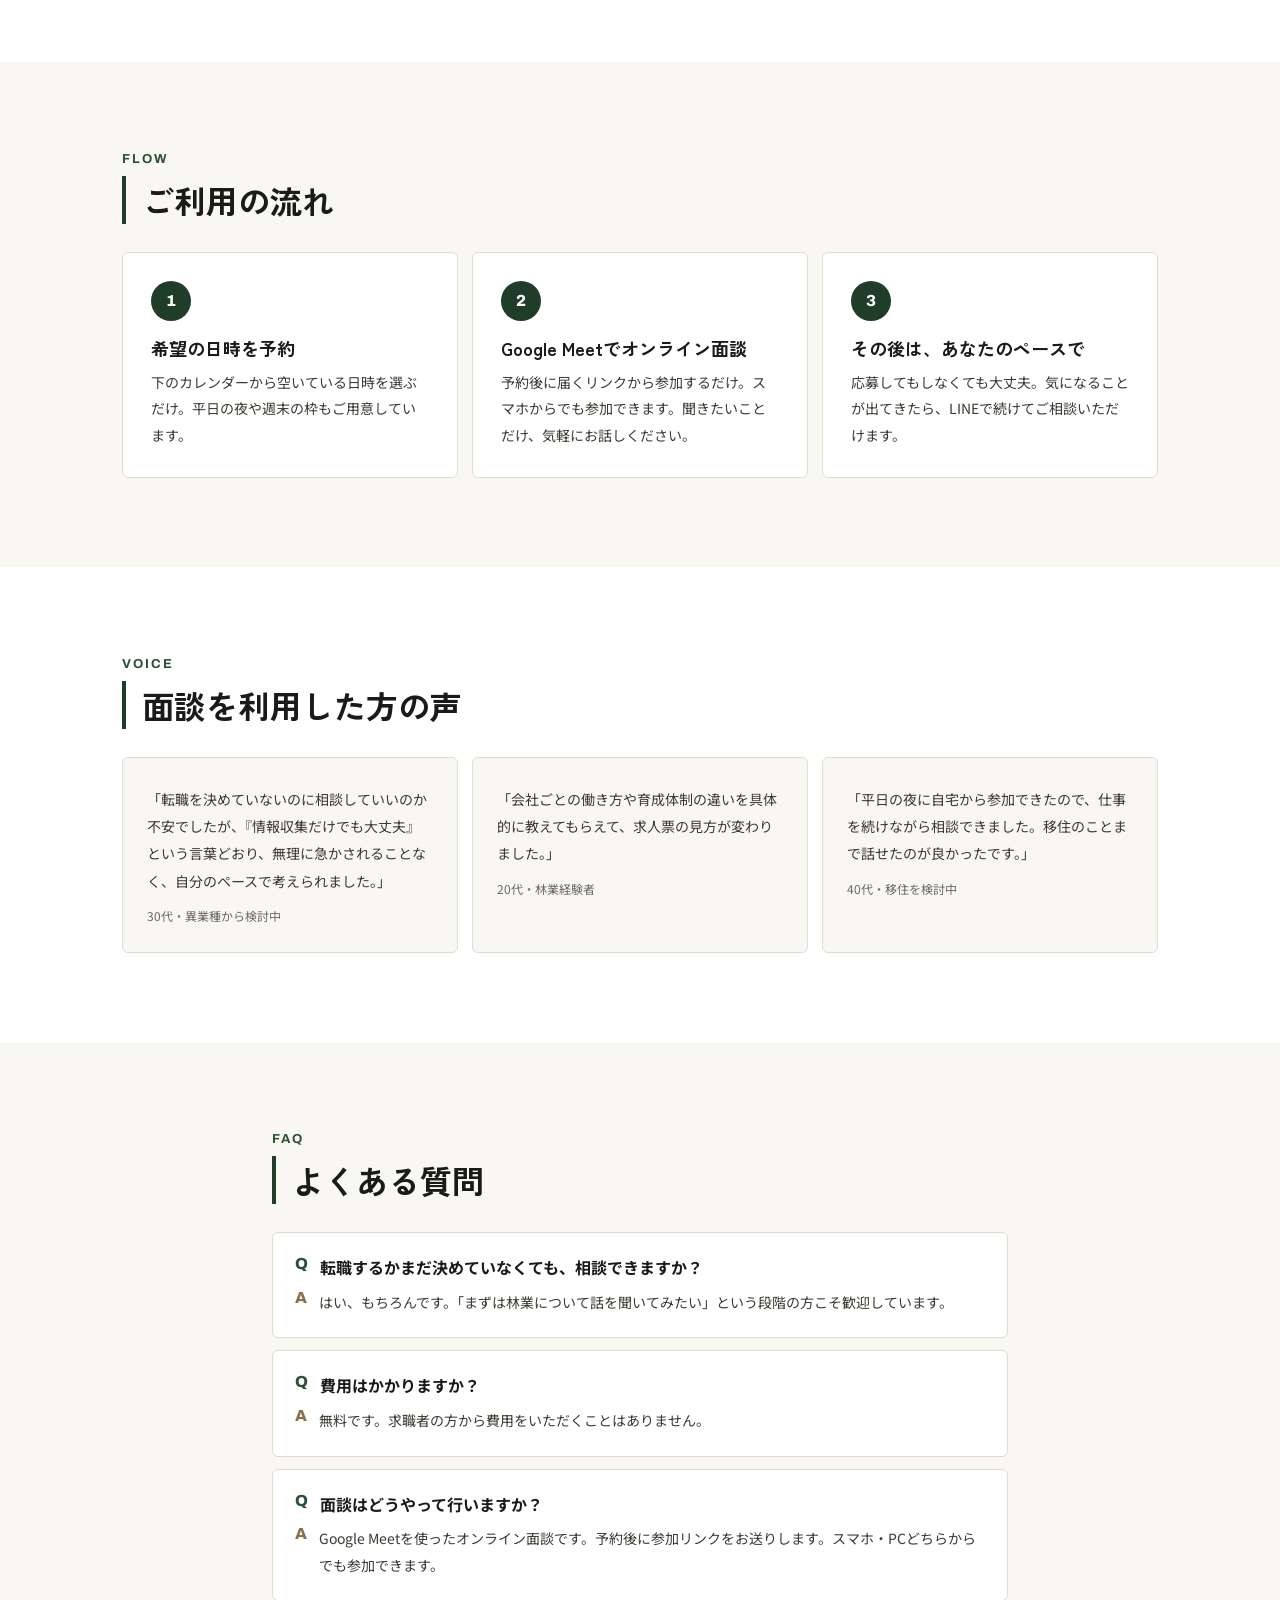
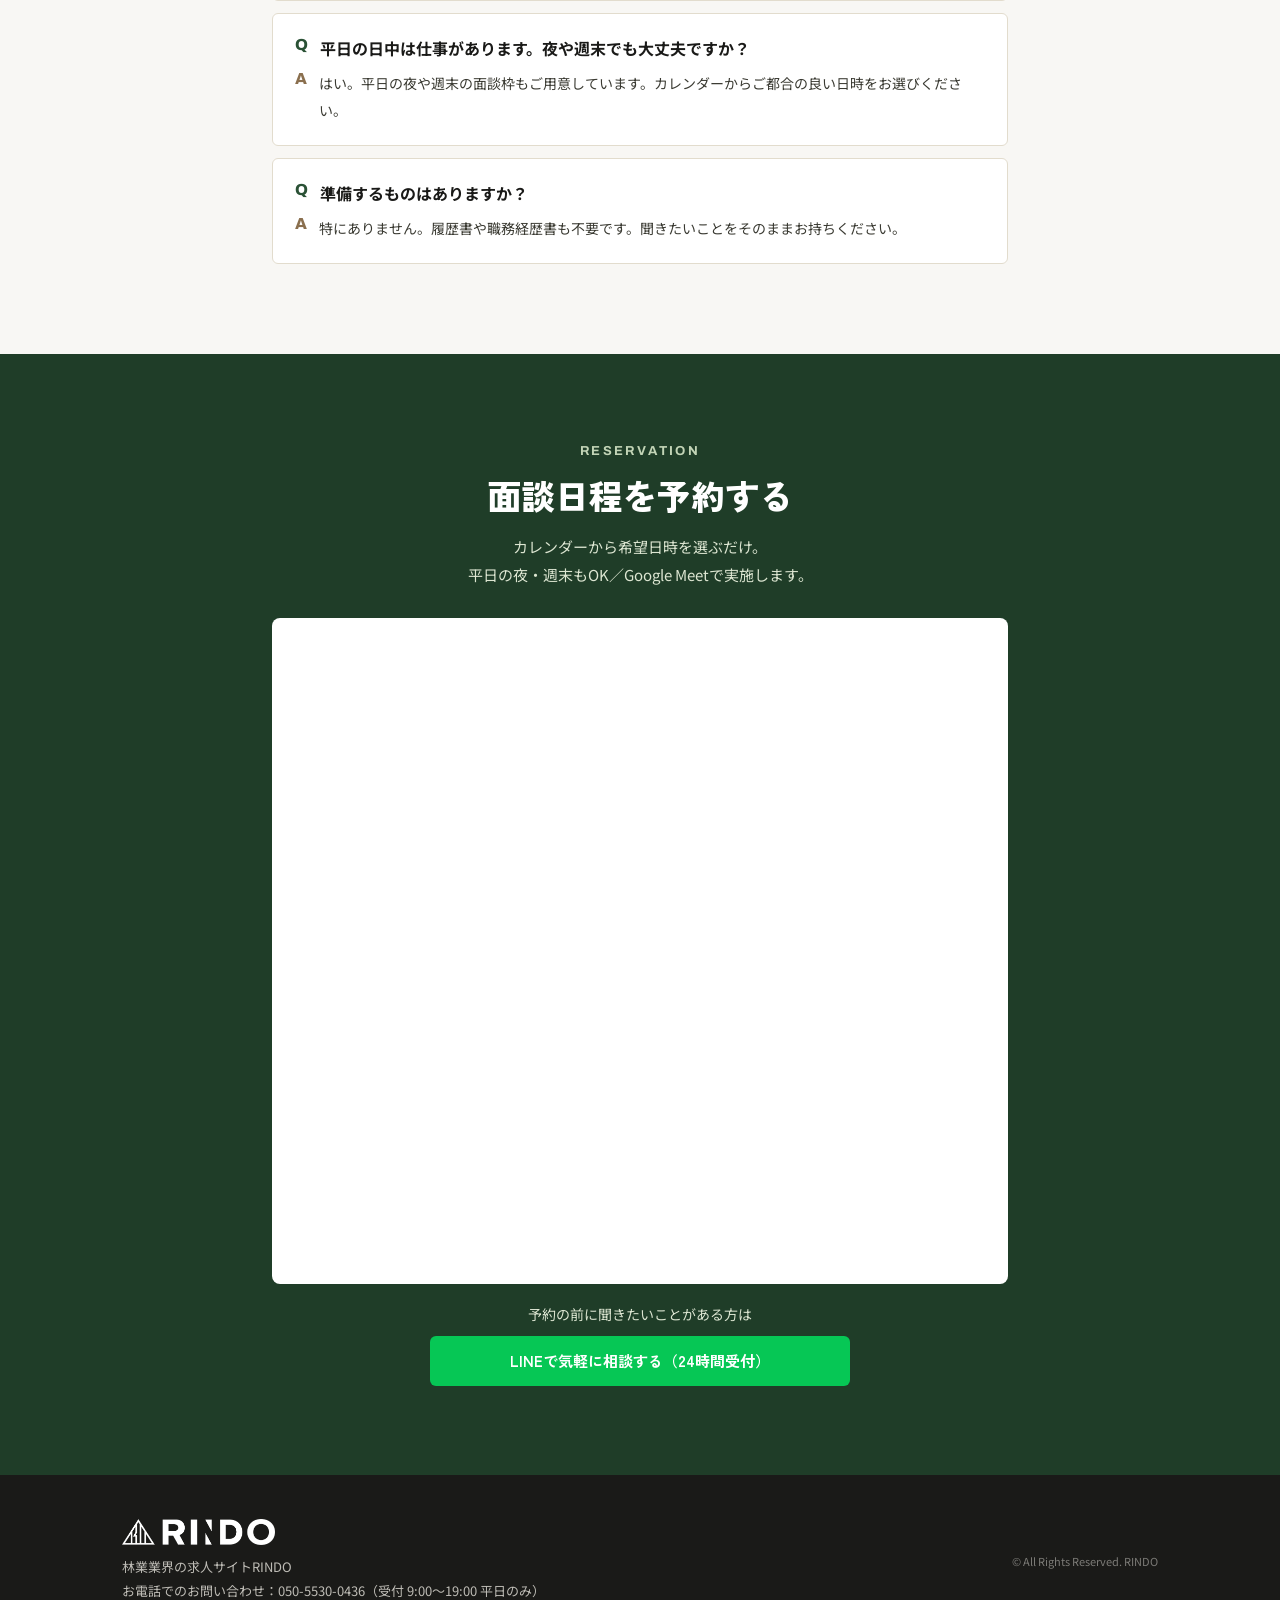
==== commit ddd47104: "add: ヘッダーにロゴのタグライン（林業業界の求人サイト／RINDO）を追加" ====
--- a/index.html
+++ b/index.html
@@ -16,7 +16,13 @@
 <!-- ヘッダー -->
 <header class="header">
   <div class="header-inner">
-    <img class="logo" src="assets/logo-black.webp" alt="RINDO 林業業界の求人サイト" width="900" height="153">
+    <div class="header-brand">
+      <img class="logo" src="assets/logo-black.webp" alt="RINDO 林業業界の求人サイト" width="900" height="153">
+      <div class="header-tagline">
+        <span class="header-tagline-main">林業業界の求人サイト</span>
+        <span class="header-tagline-sub">RINDO</span>
+      </div>
+    </div>
     <a class="btn-header" href="#reserve">面談を予約する</a>
   </div>
 </header>
--- a/style.css
+++ b/style.css
@@ -54,7 +54,15 @@
 /* ---- ヘッダー ---- */
 .header { position: sticky; top: 0; z-index: 50; background: var(--paper-0); border-bottom: 1px solid var(--paper-200); }
 .header-inner { max-width: 1100px; margin: 0 auto; display: flex; align-items: center; justify-content: space-between; padding: 12px clamp(16px, 4vw, 32px); }
-.header .logo { width: auto; height: clamp(24px, 3vw, 30px); }
+.header-brand { display: flex; align-items: center; gap: 10px; min-width: 0; }
+.header .logo { height: clamp(24px, 3vw, 30px); width: auto; }
+.header-tagline { display: flex; flex-direction: column; line-height: 1.3; padding-left: 10px; border-left: 1px solid var(--paper-200); }
+.header-tagline-main { font-weight: 700; font-size: clamp(10px, 1.2vw, 13px); color: var(--ink-900); white-space: nowrap; }
+.header-tagline-sub { font-family: var(--font-latin); font-size: clamp(9px, 1vw, 11px); color: var(--ink-500); letter-spacing: 0.04em; }
+
+@media (max-width: 560px) {
+  .header-tagline { display: none; }
+}
 
 /* ---- 見出し・エディトリアル ---- */
 .eyebrow { font-family: var(--font-latin); font-weight: 700; font-size: clamp(11px, 1.2vw, 13px); letter-spacing: 0.16em; margin-bottom: 10px; color: var(--forest-600); }
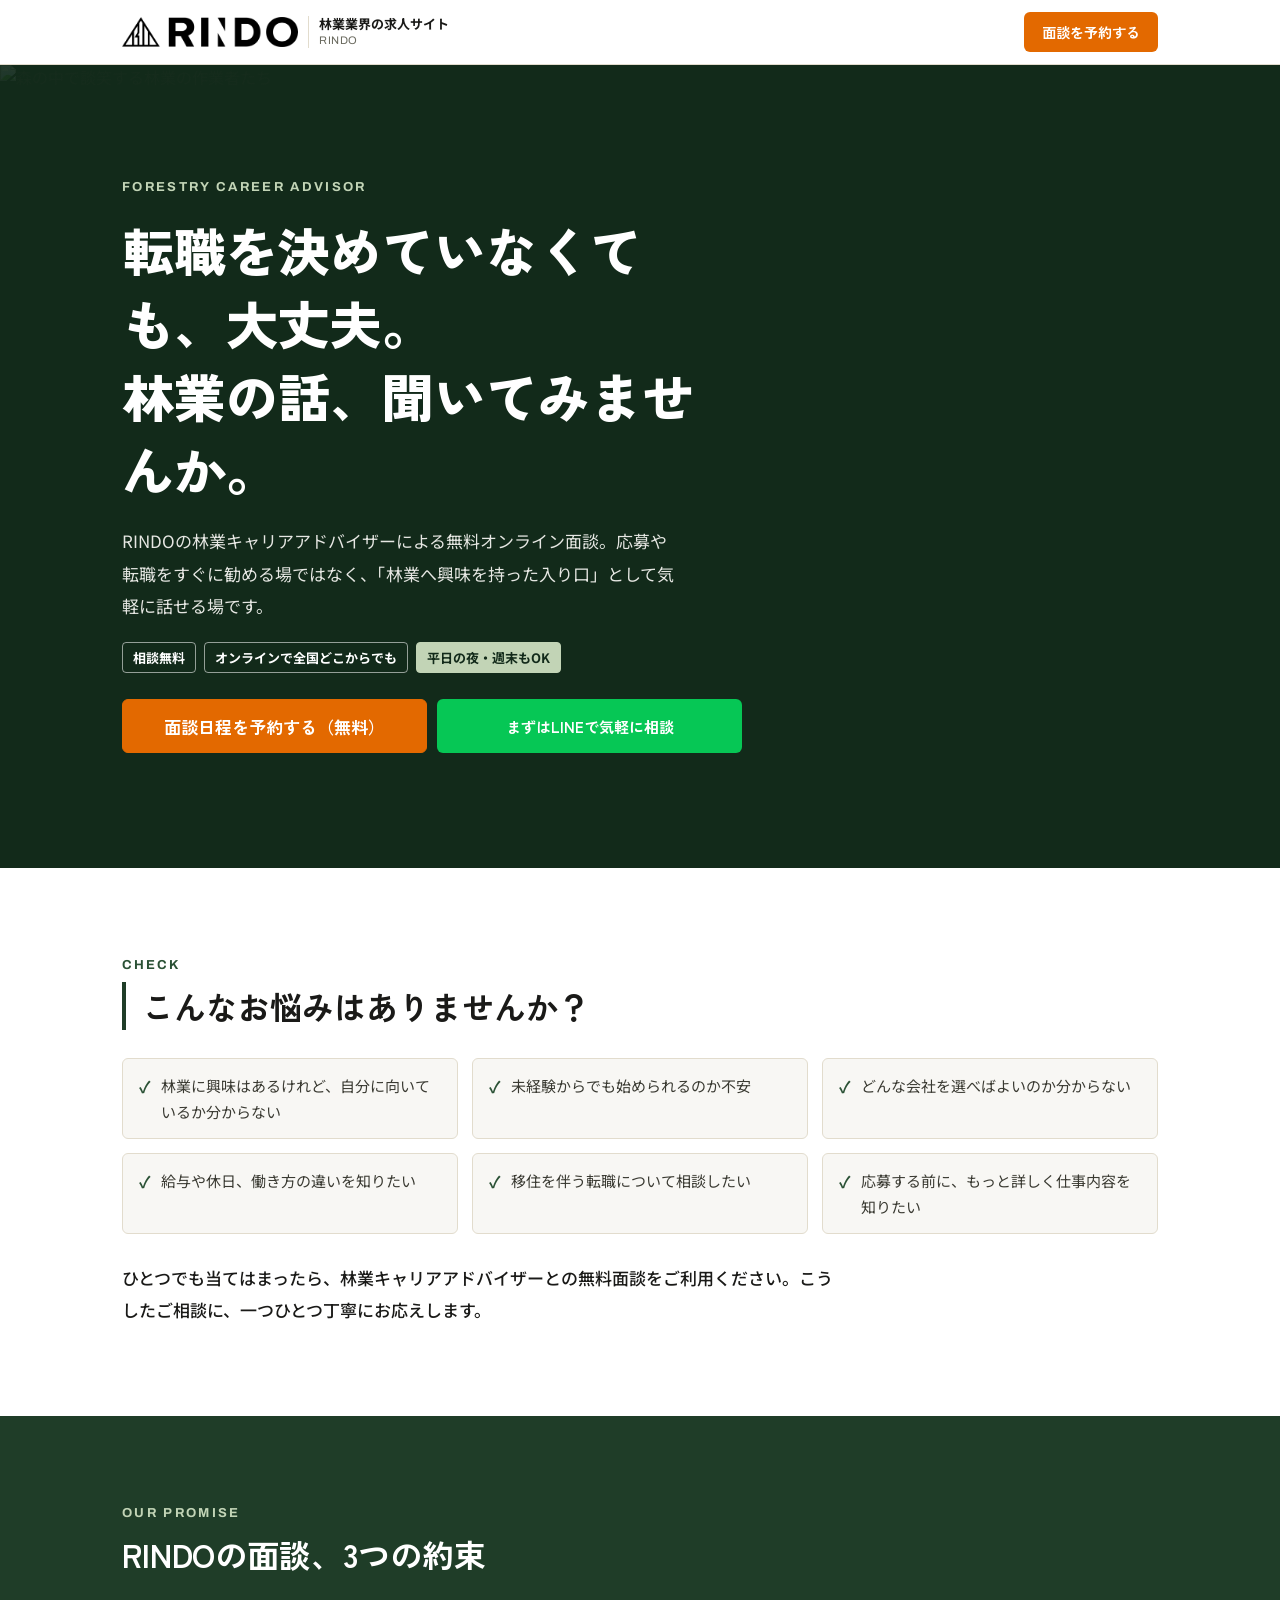
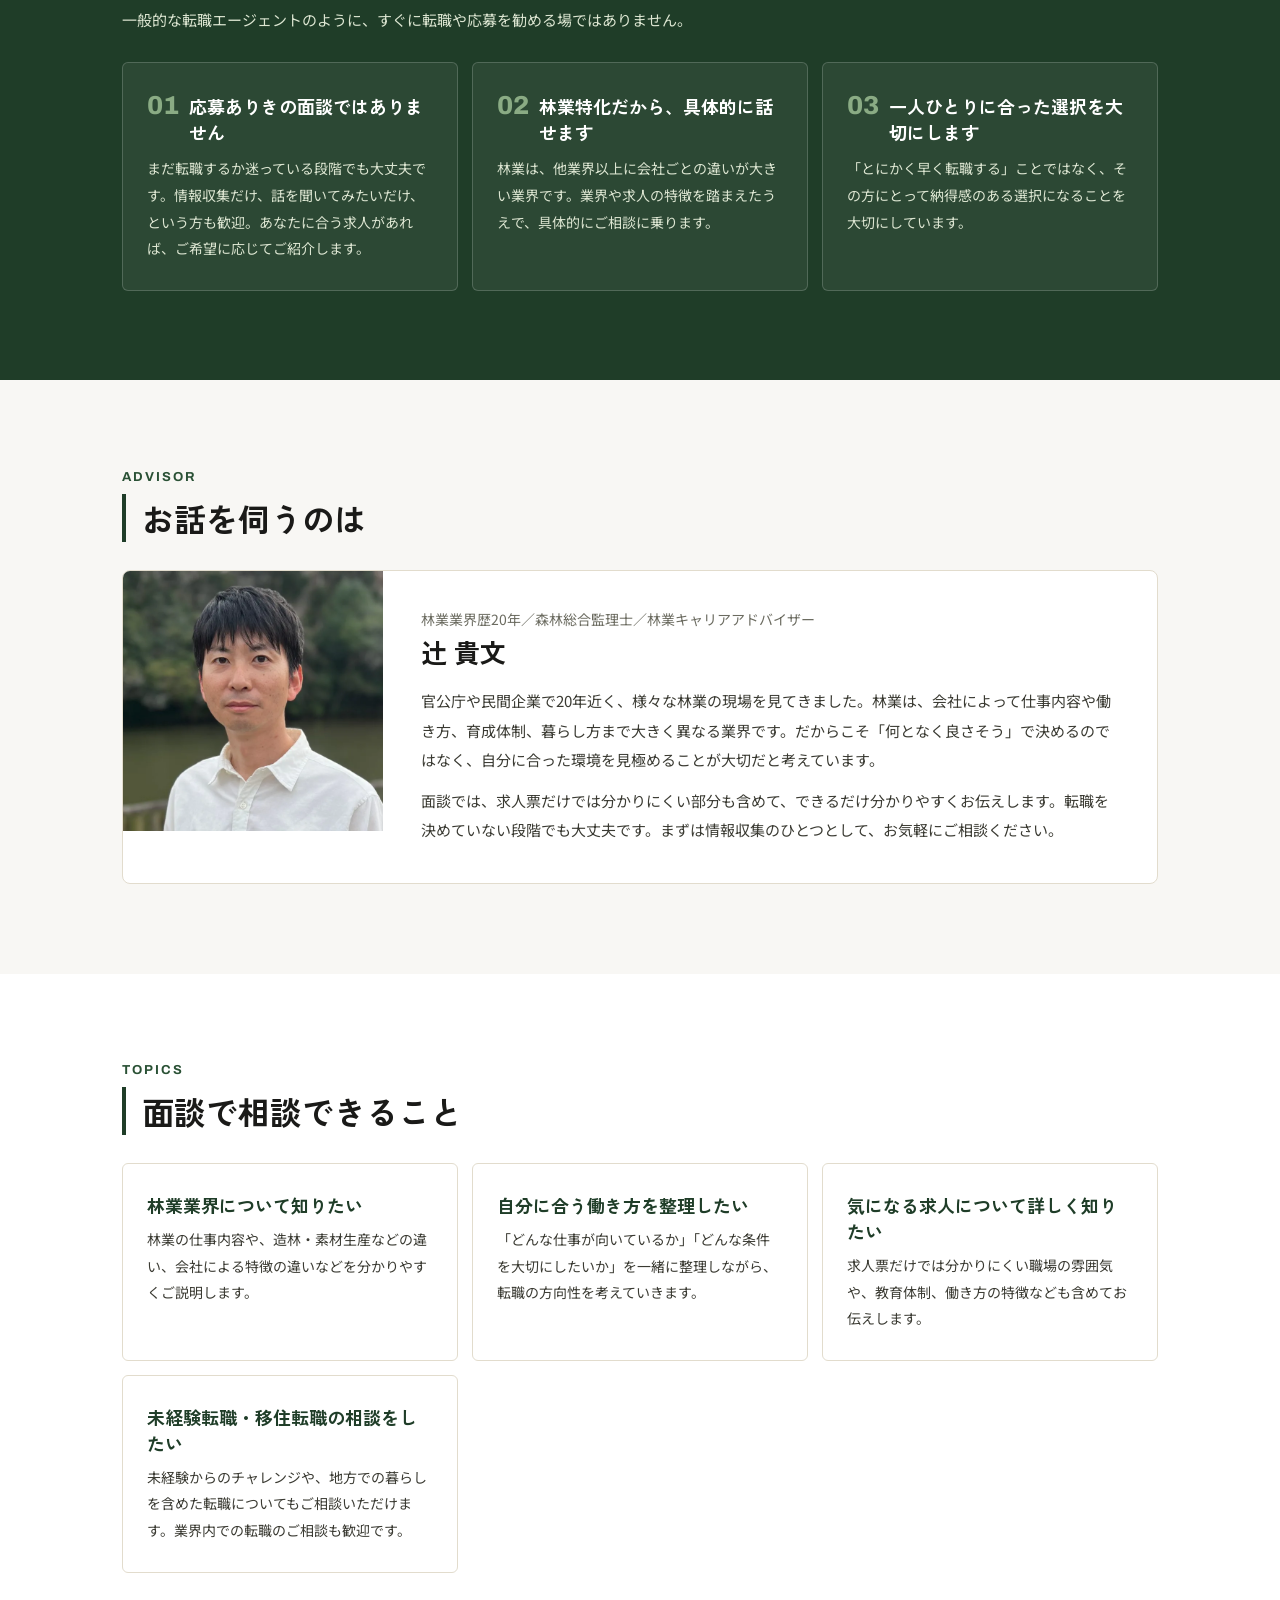
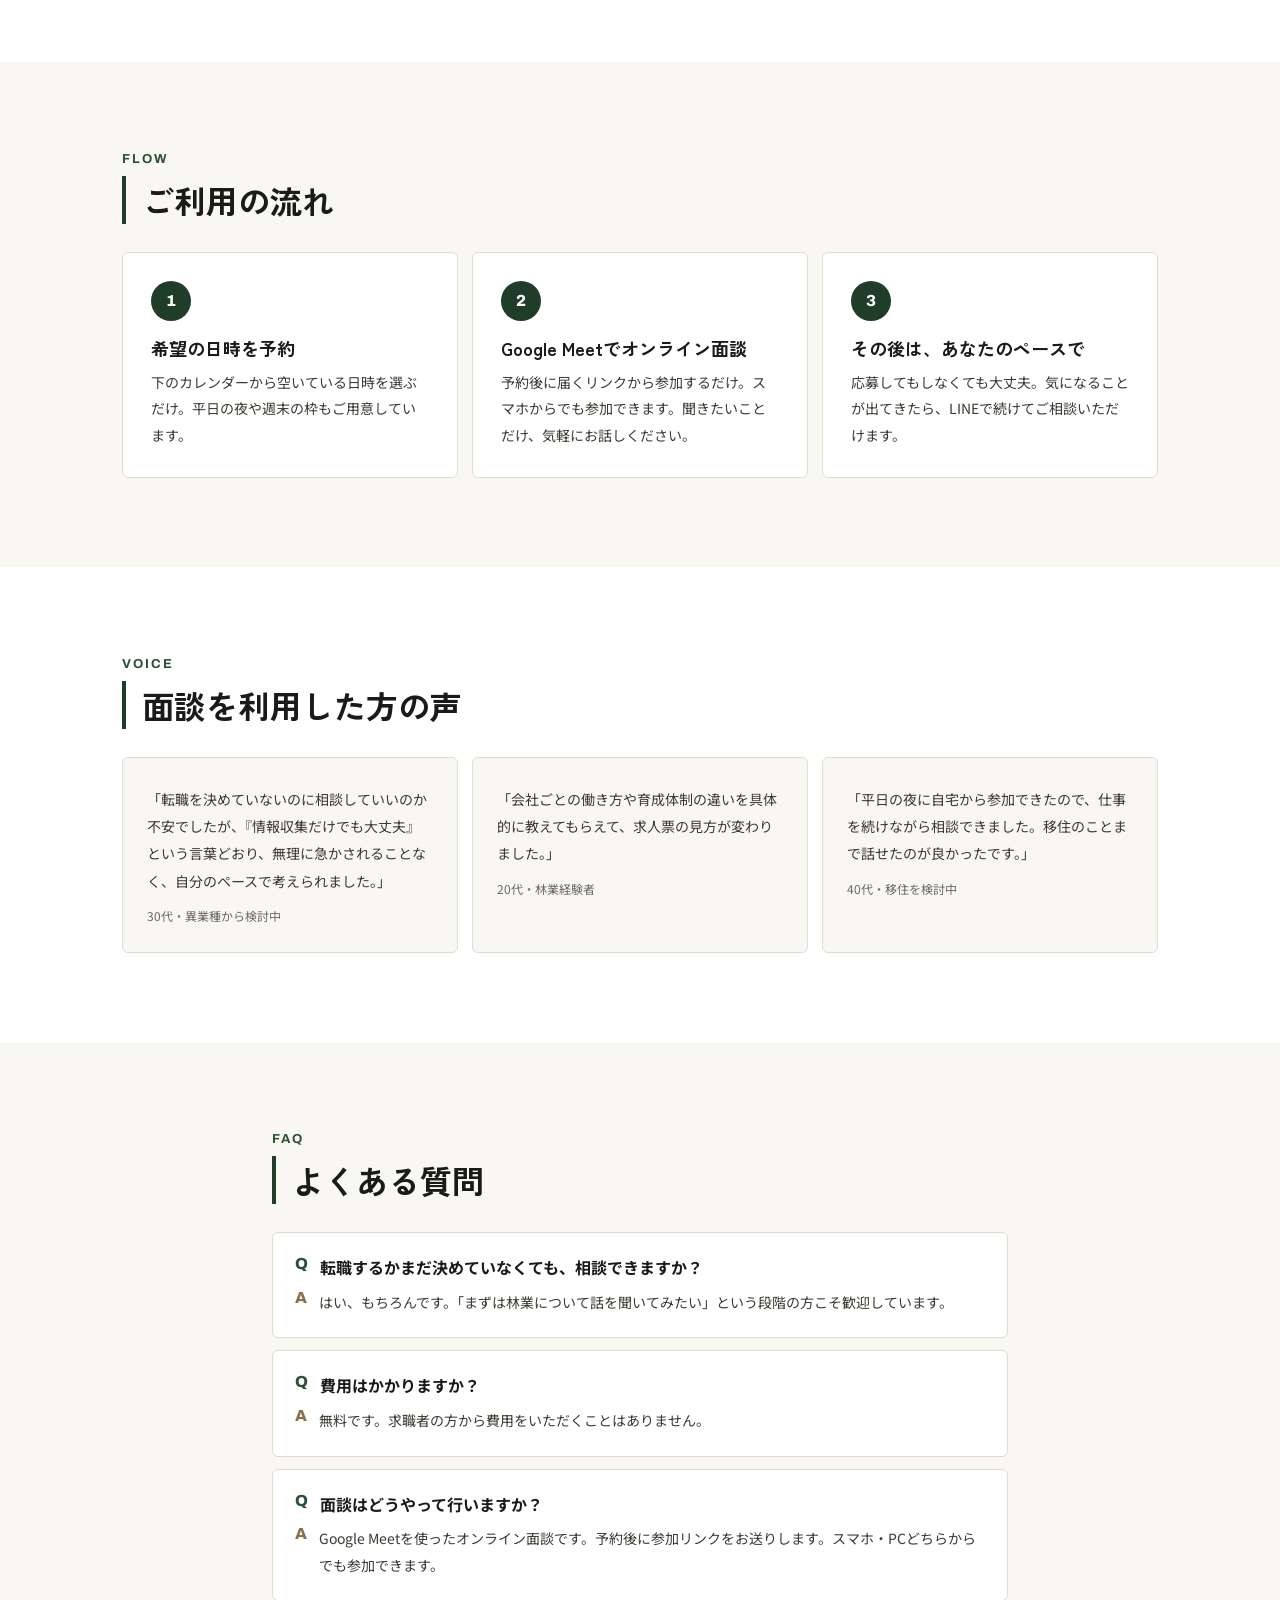
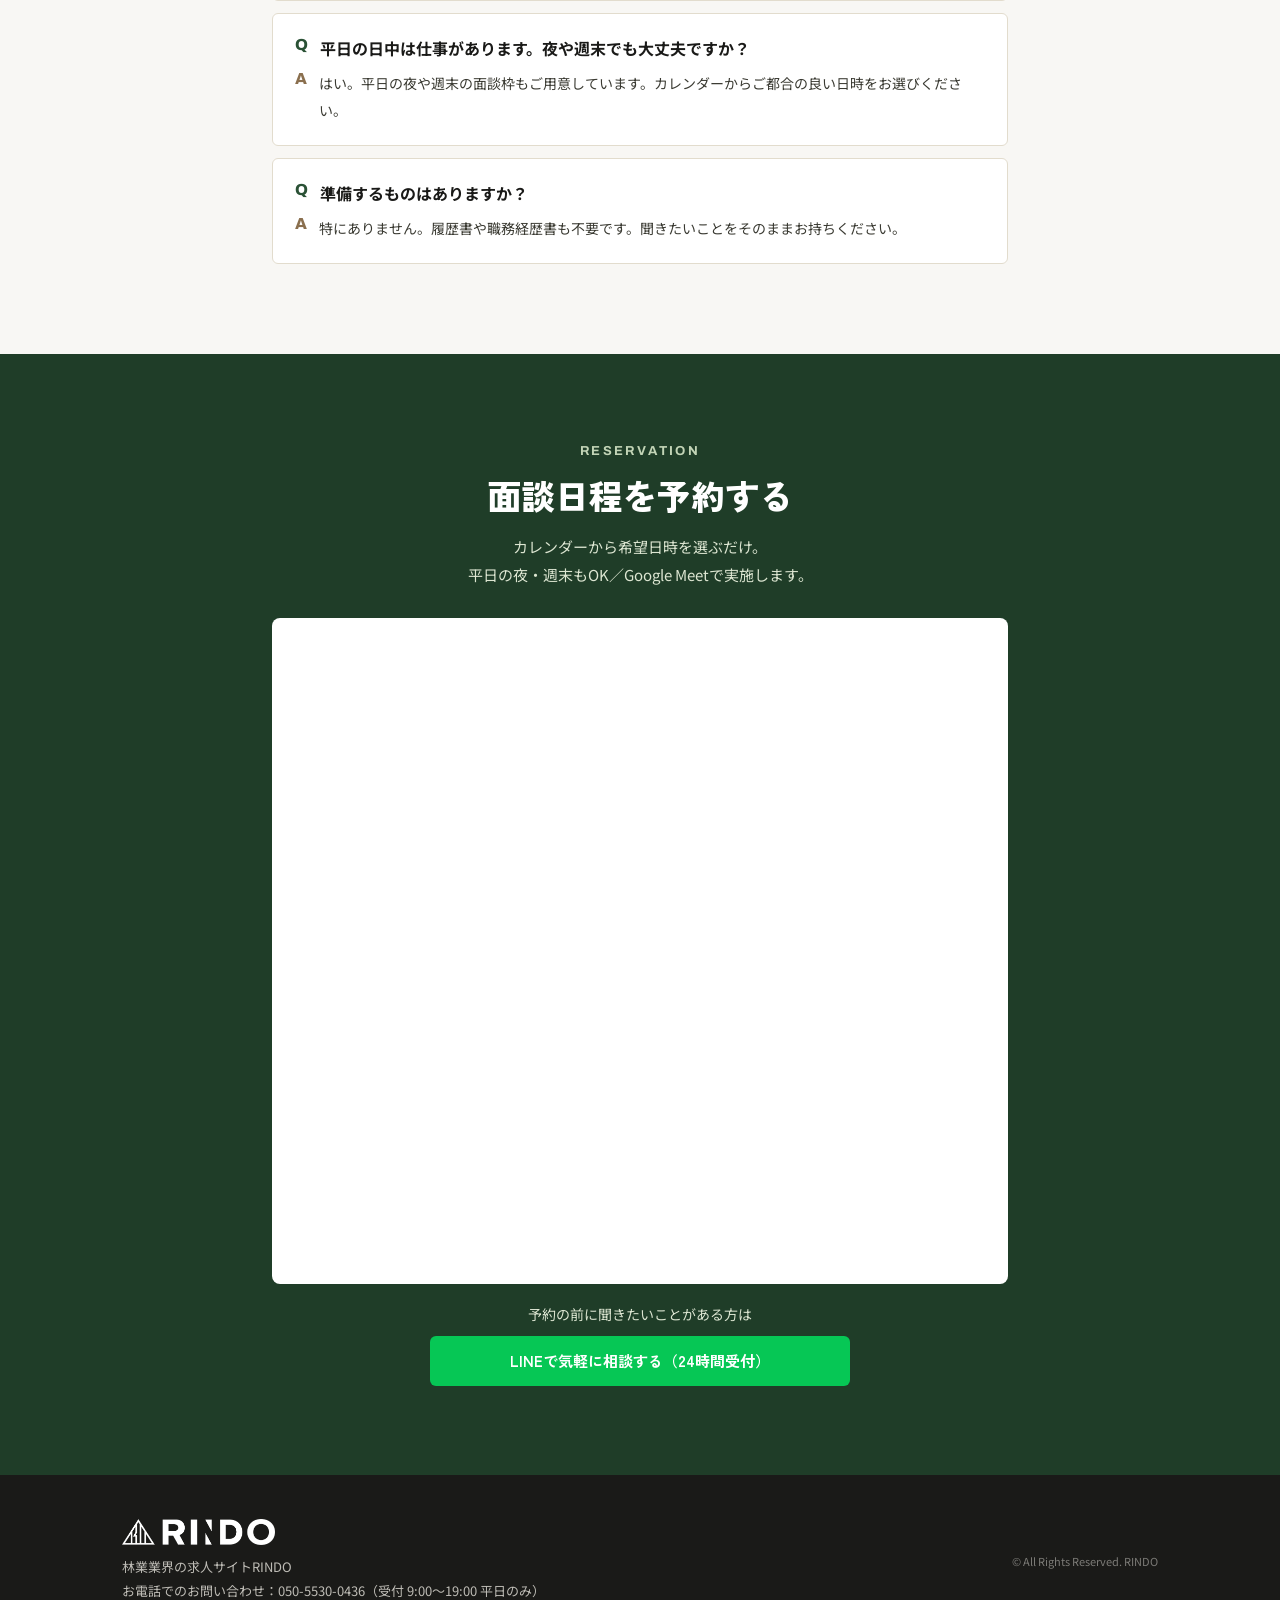
==== commit bad67a2c: "update: ヒーロー背景画像をforest-4.webpに差し替え（高解像度・軽量化済み）" ====
--- a/index.html
+++ b/index.html
@@ -29,7 +29,7 @@
 
 <!-- ヒーロー -->
 <section class="hero">
-  <img class="hero-img" src="assets/forest-3.webp" alt="森の中で談笑する林業の作業者たち" width="1440" height="960" fetchpriority="high">
+  <img class="hero-img" src="assets/forest-4.webp" alt="森の中で談笑する林業の作業者たち" width="1920" height="1280" fetchpriority="high">
   <div class="hero-scrim"></div>
   <div class="hero-inner">
     <div class="hero-col">
--- a/style.css
+++ b/style.css
@@ -74,10 +74,10 @@
 /* ---- ボタン ---- */
 .btn { display: flex; align-items: center; justify-content: center; min-height: 54px; padding: 0 26px; border-radius: 6px; text-decoration: none; font-family: var(--font-display); font-weight: 700; transition: background 200ms ease, transform 120ms ease; }
 .btn:active { transform: translateY(1px); }
-.btn-primary { background: var(--forest-500); color: #fff; border: 1.5px solid var(--forest-500); font-size: clamp(15px, 1.6vw, 17px); }
-.btn-primary:hover { background: var(--forest-600); border-color: var(--forest-600); }
+.btn-primary { background: #E36900; color: #fff; border: 1.5px solid #E36900; font-size: clamp(15px, 1.6vw, 17px); }
+.btn-primary:hover { background: #c25a00; border-color: #c25a00; }
 .btn-line { background: var(--line-green); color: #fff; font-size: clamp(13px, 1.5vw, 15px); min-height: 50px; }
-.btn-header { font-family: var(--font-display); font-weight: 700; font-size: clamp(12px, 1.4vw, 14px); color: #fff; background: var(--forest-700); padding: 10px 18px; border-radius: 6px; text-decoration: none; }
+.btn-header { font-family: var(--font-display); font-weight: 700; font-size: clamp(12px, 1.4vw, 14px); color: #fff; background: #E36900; padding: 10px 18px; border-radius: 6px; text-decoration: none; }
 
 /* ---- チップ / タグ ---- */
 .chips { display: flex; flex-wrap: wrap; gap: 8px; }
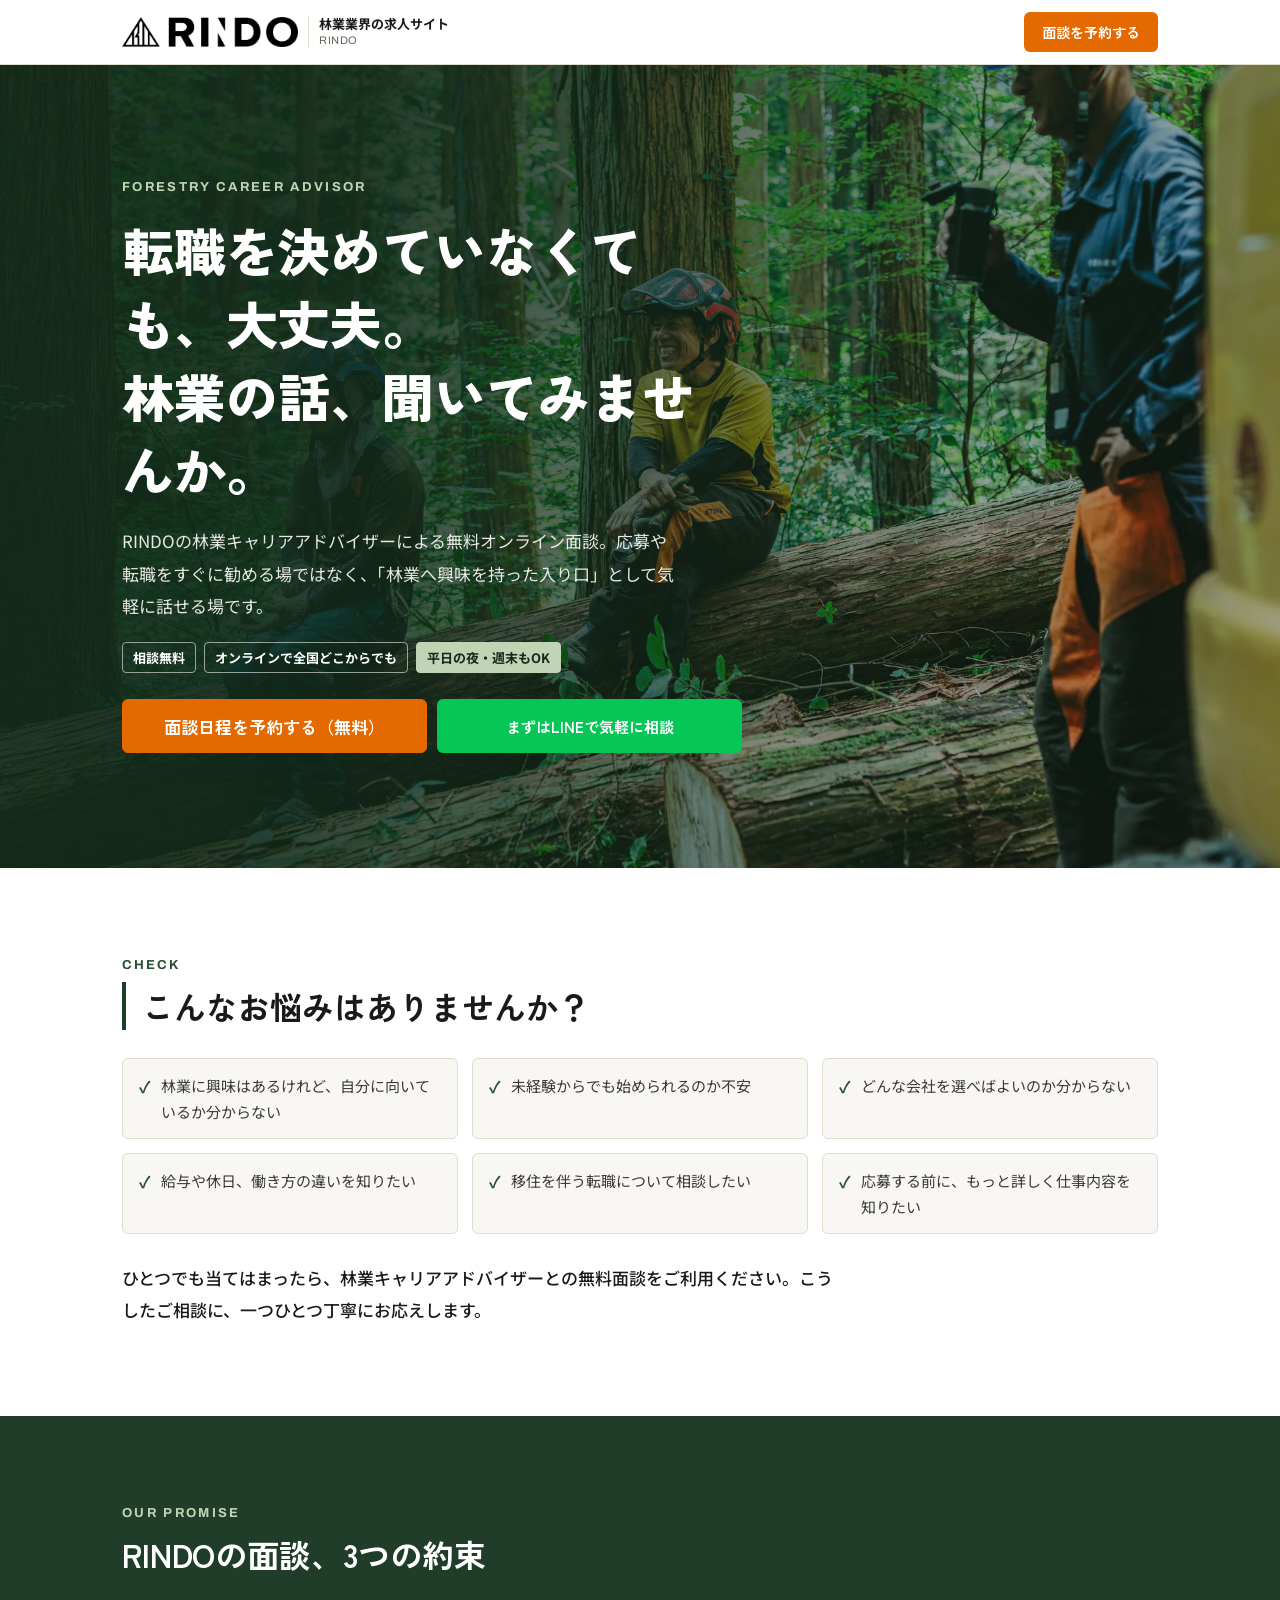
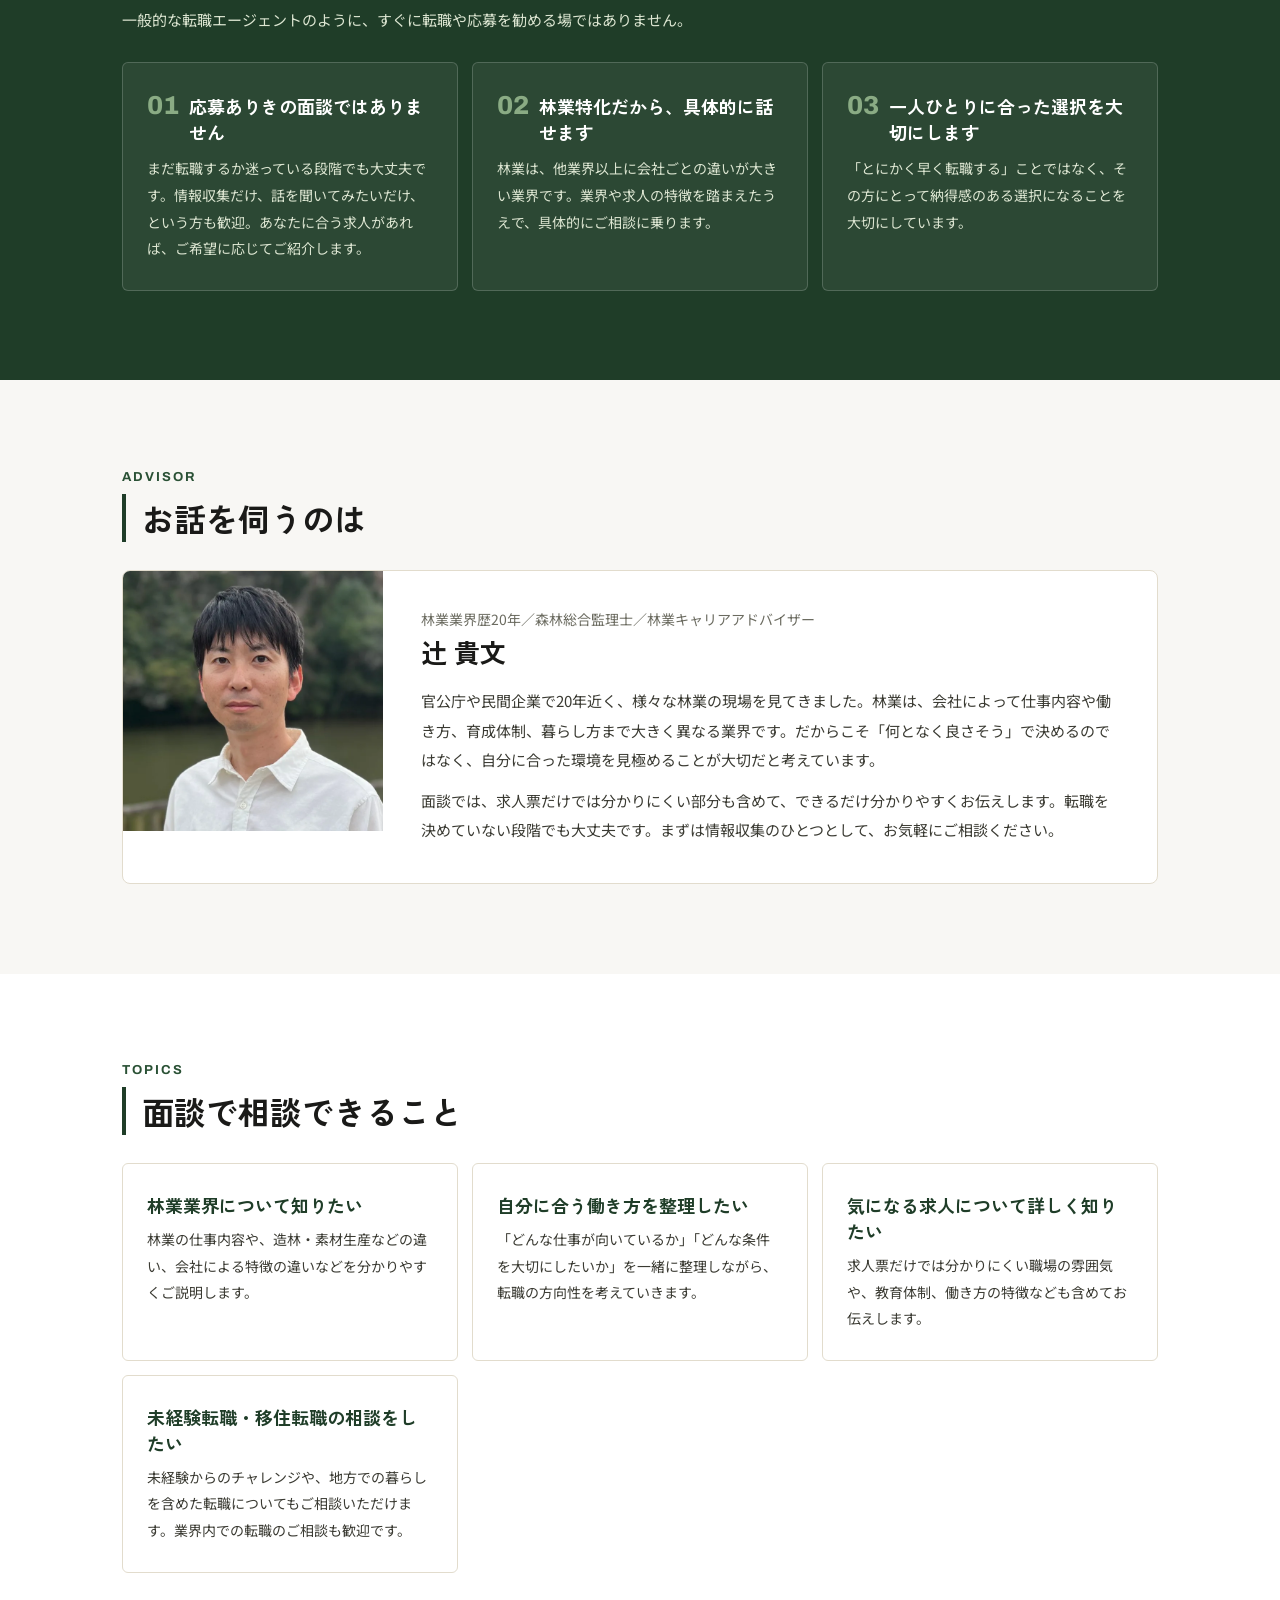
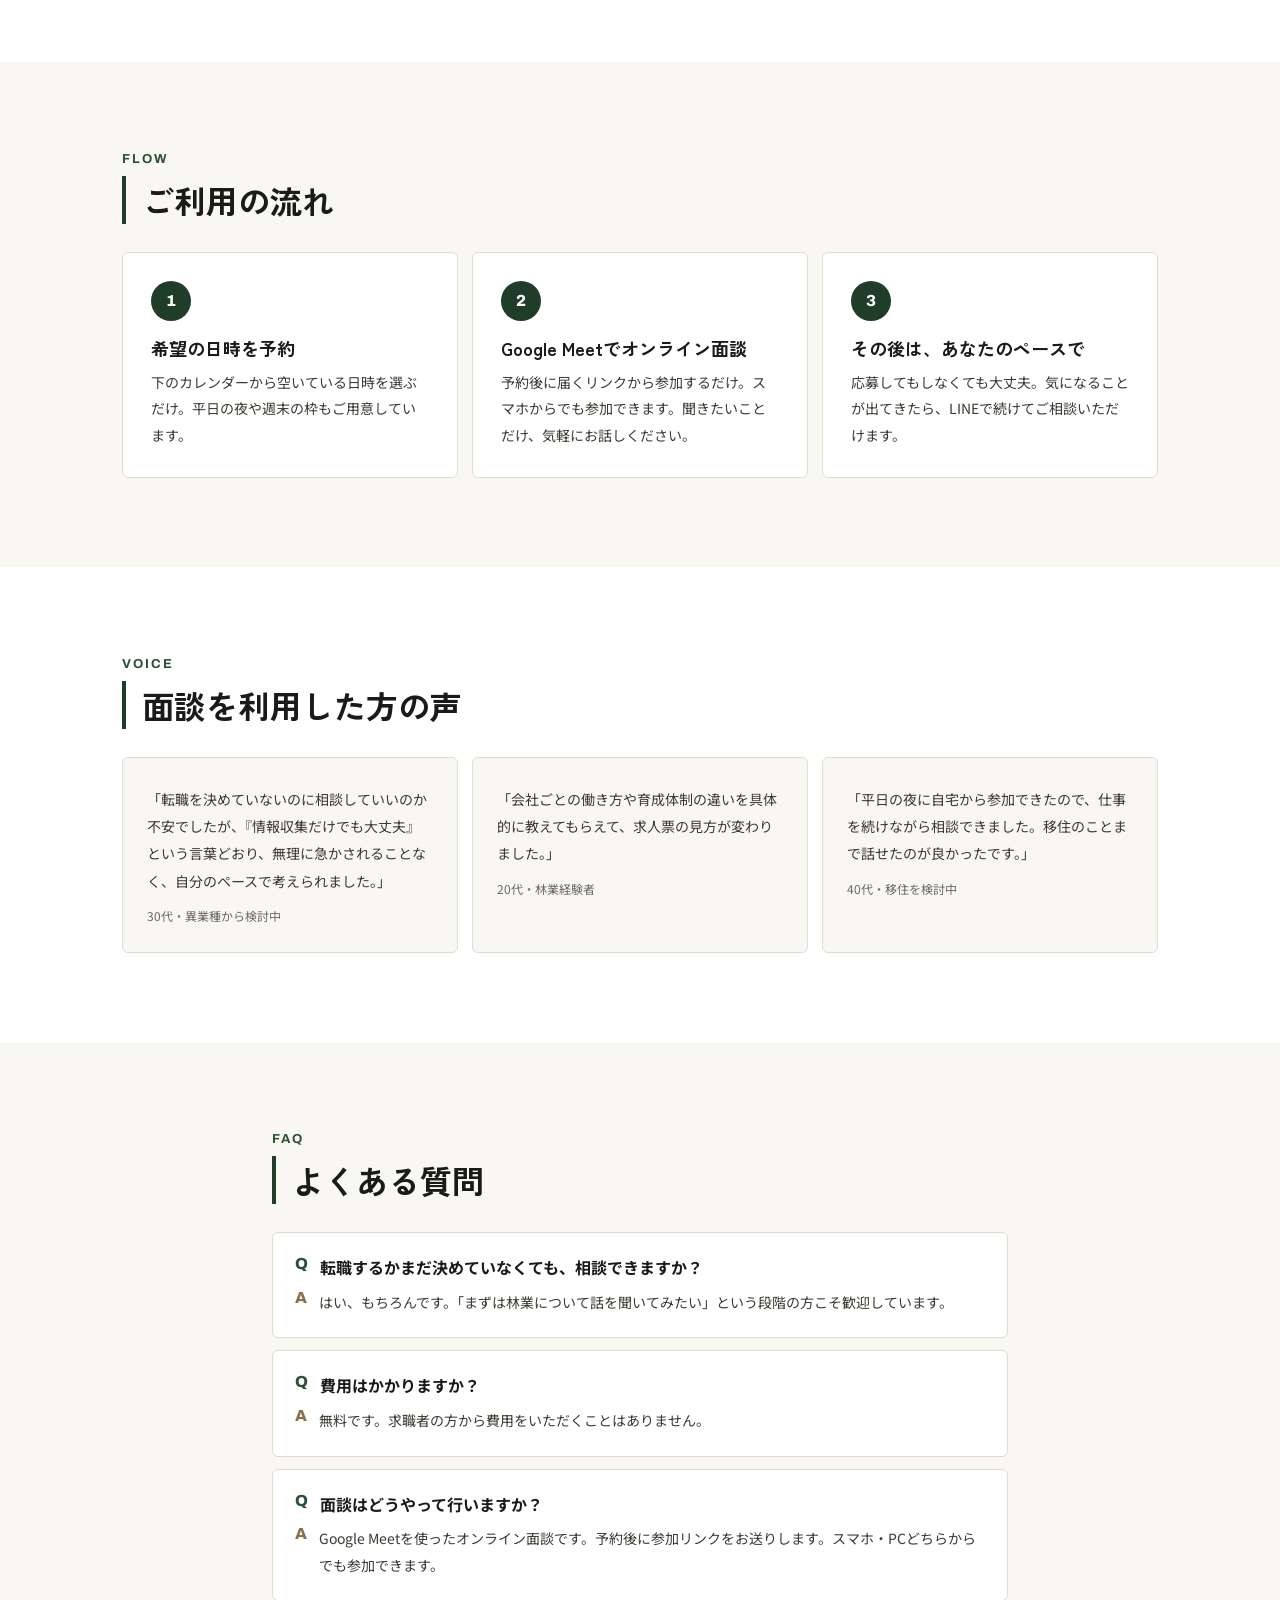
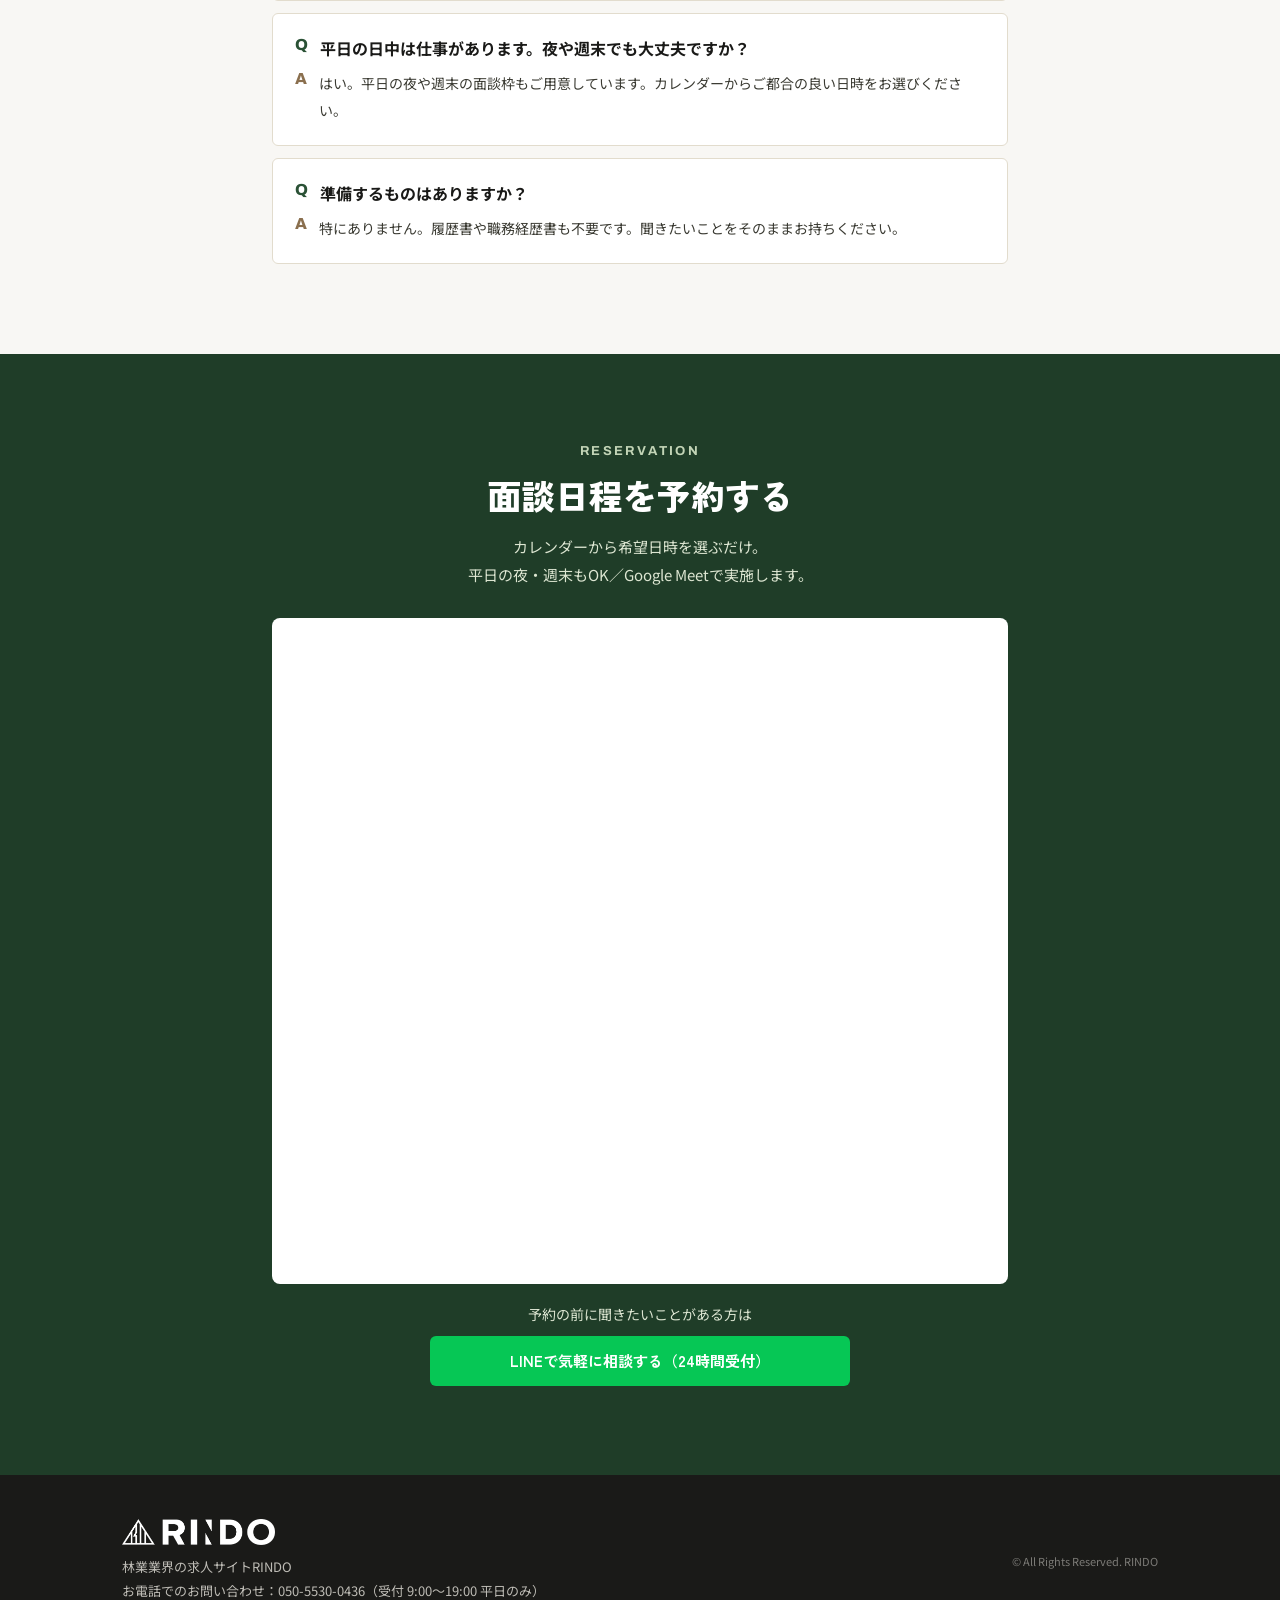
==== commit b80b1d99: "add: OGP画像とOGP/Twitter Cardのmetaタグを追加" ====
--- a/index.html
+++ b/index.html
@@ -5,6 +5,16 @@
 <meta name="viewport" content="width=device-width, initial-scale=1">
 <title>林業キャリア無料相談 | RINDO（林業専門求人サイト）</title>
 <meta name="description" content="林業業界歴20年の専門アドバイザーによる無料オンライン面談。未経験・経験者どちらも歓迎。相談無料／Google Meet／平日夜・週末もOK。">
+<meta property="og:type" content="website">
+<meta property="og:url" content="https://career.rinroad.com/">
+<meta property="og:title" content="林業キャリア無料相談 | RINDO（林業専門求人サイト）">
+<meta property="og:description" content="林業業界歴20年の専門アドバイザーによる無料オンライン面談。未経験・経験者どちらも歓迎。相談無料／Google Meet／平日夜・週末もOK。">
+<meta property="og:image" content="https://career.rinroad.com/assets/ogp.jpg">
+<meta property="og:locale" content="ja_JP">
+<meta name="twitter:card" content="summary_large_image">
+<meta name="twitter:title" content="林業キャリア無料相談 | RINDO（林業専門求人サイト）">
+<meta name="twitter:description" content="林業業界歴20年の専門アドバイザーによる無料オンライン面談。未経験・経験者どちらも歓迎。相談無料／Google Meet／平日夜・週末もOK。">
+<meta name="twitter:image" content="https://career.rinroad.com/assets/ogp.jpg">
 <link rel="icon" type="image/png" href="assets/favicon.png">
 <link rel="apple-touch-icon" href="assets/apple-touch-icon.png">
 <link rel="preconnect" href="https://fonts.googleapis.com">
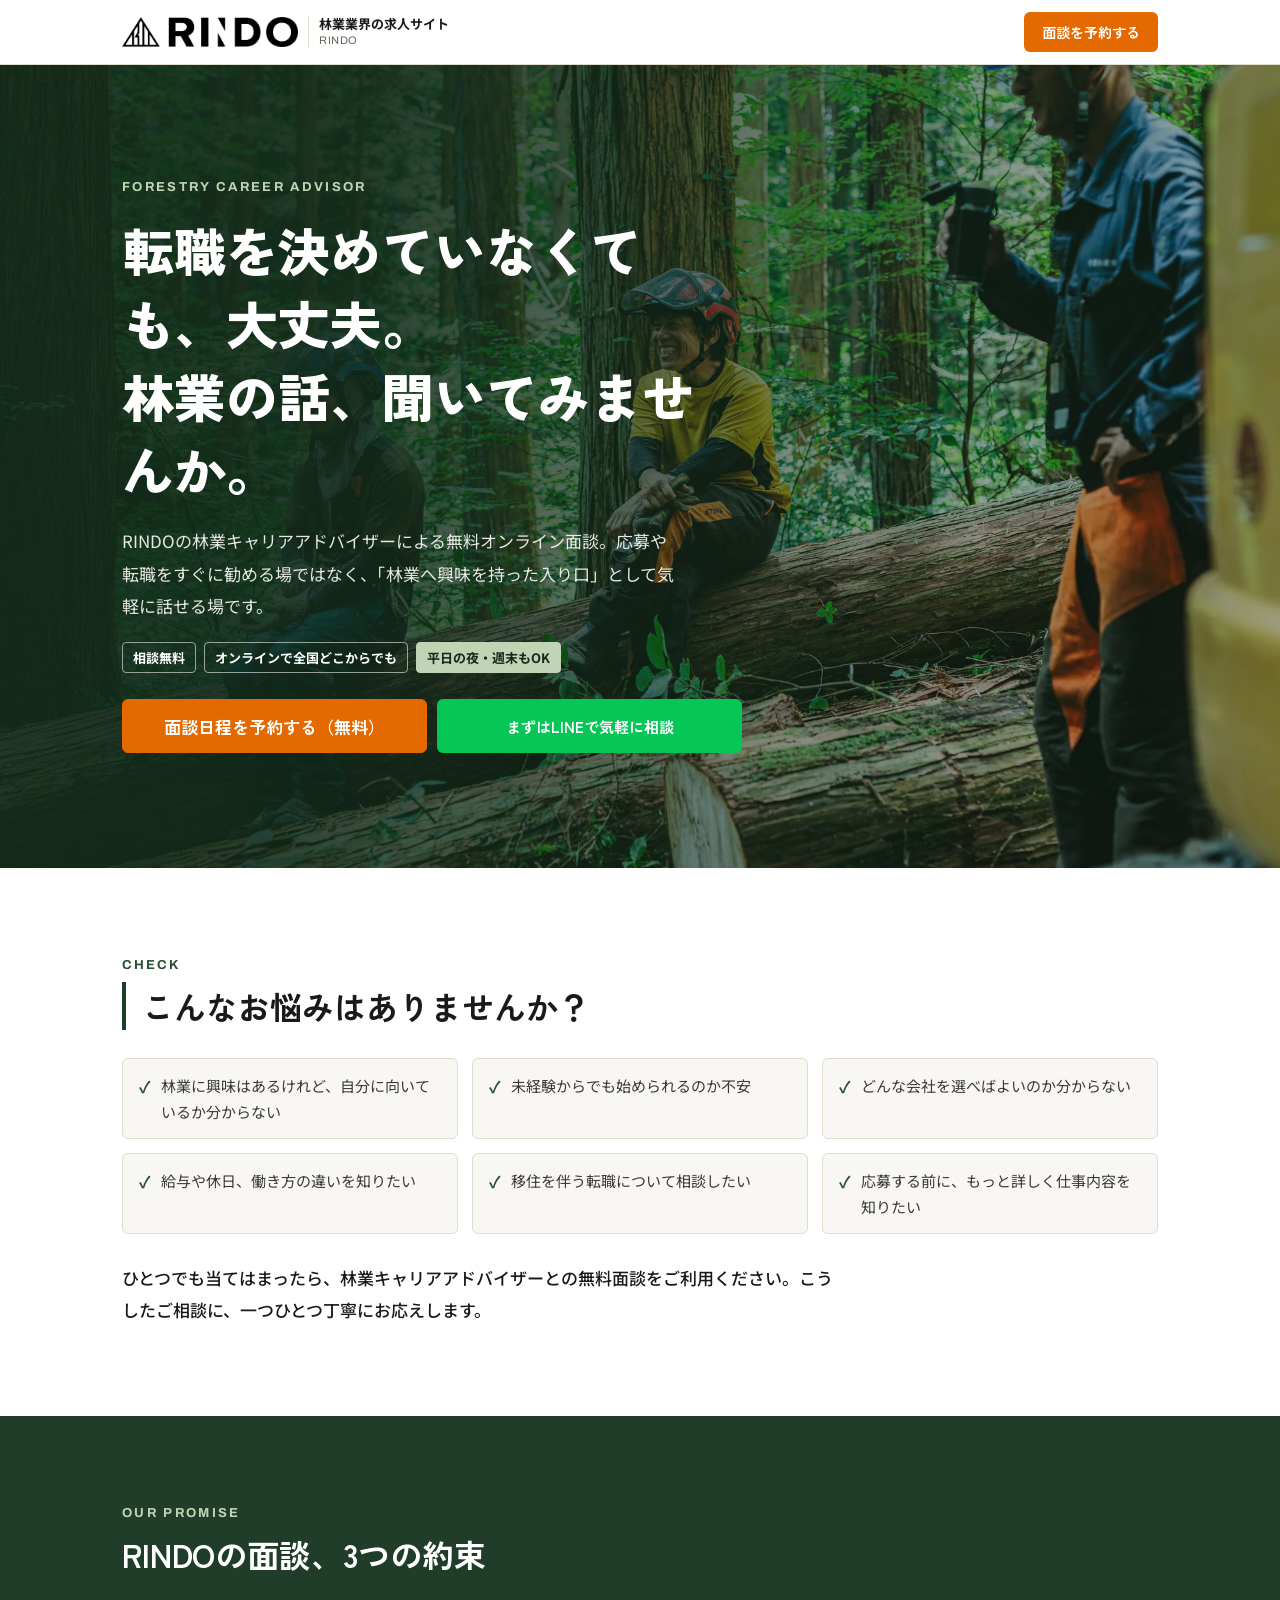
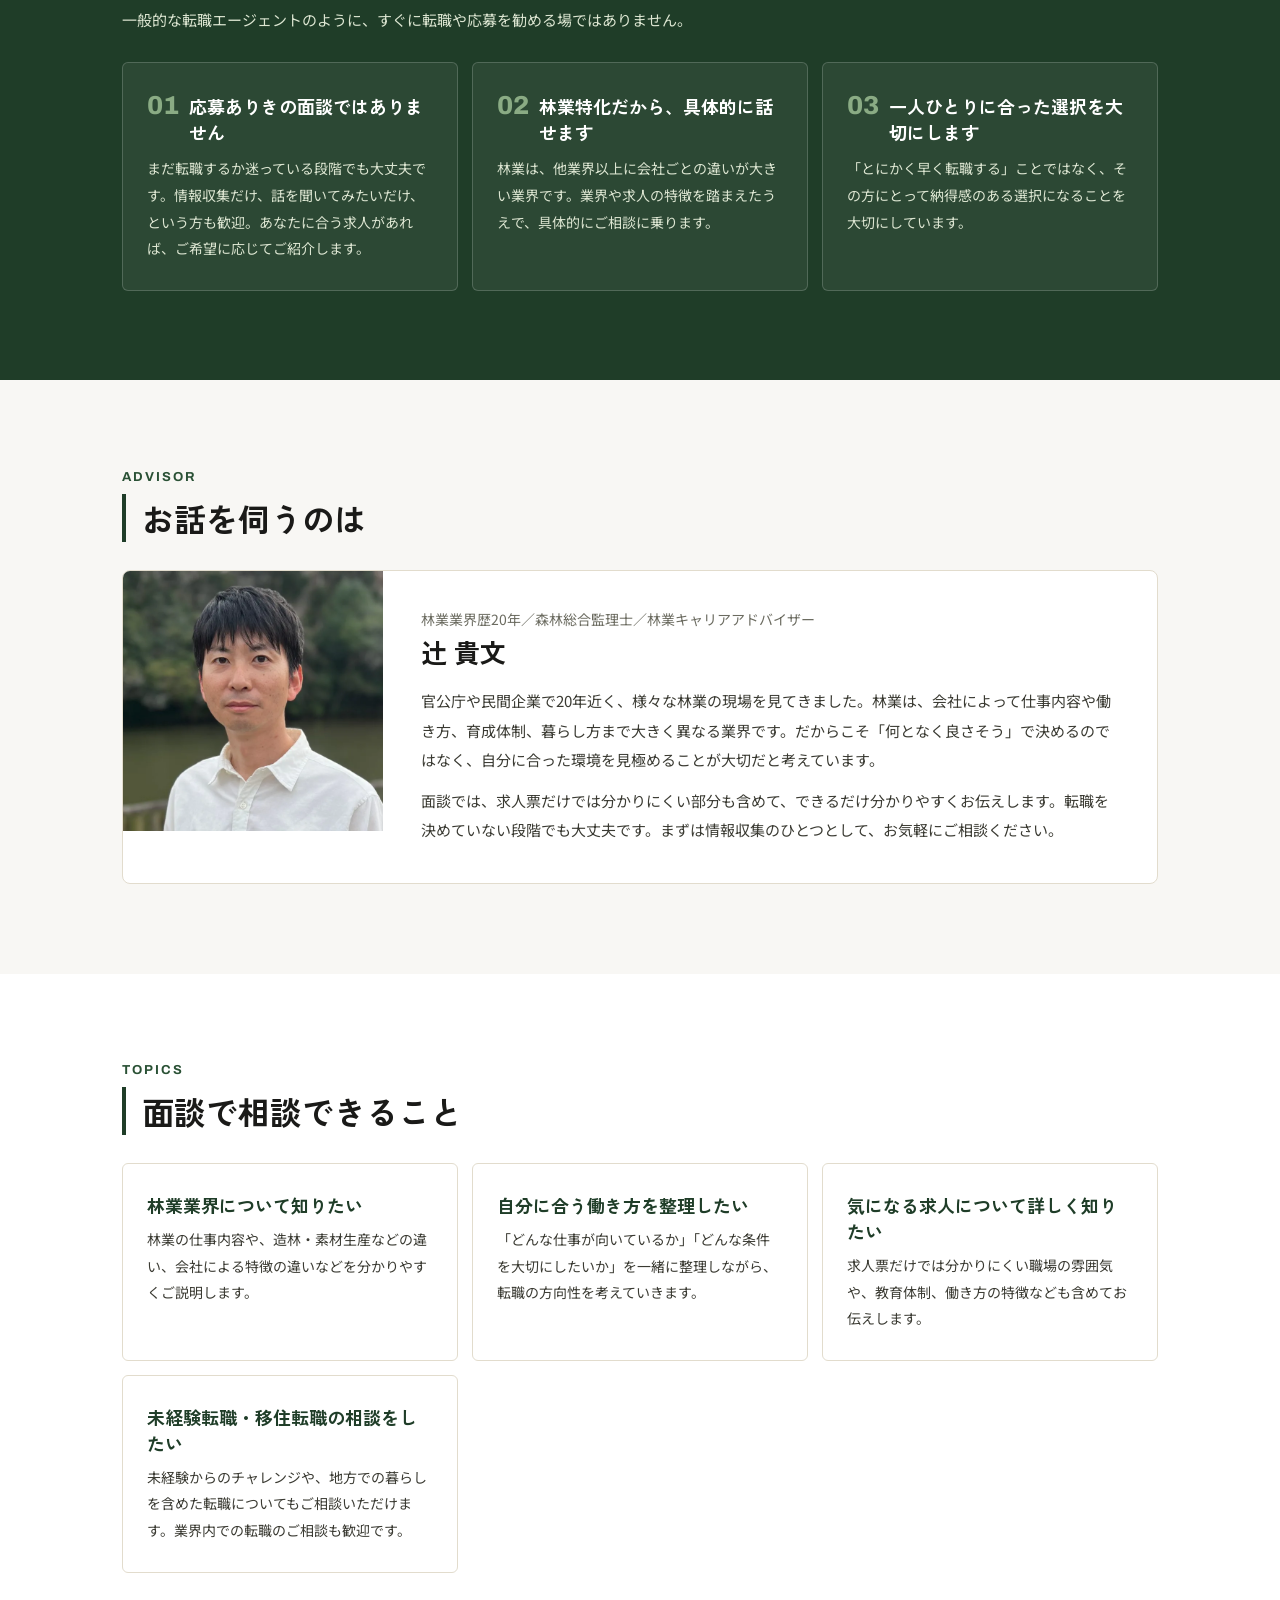
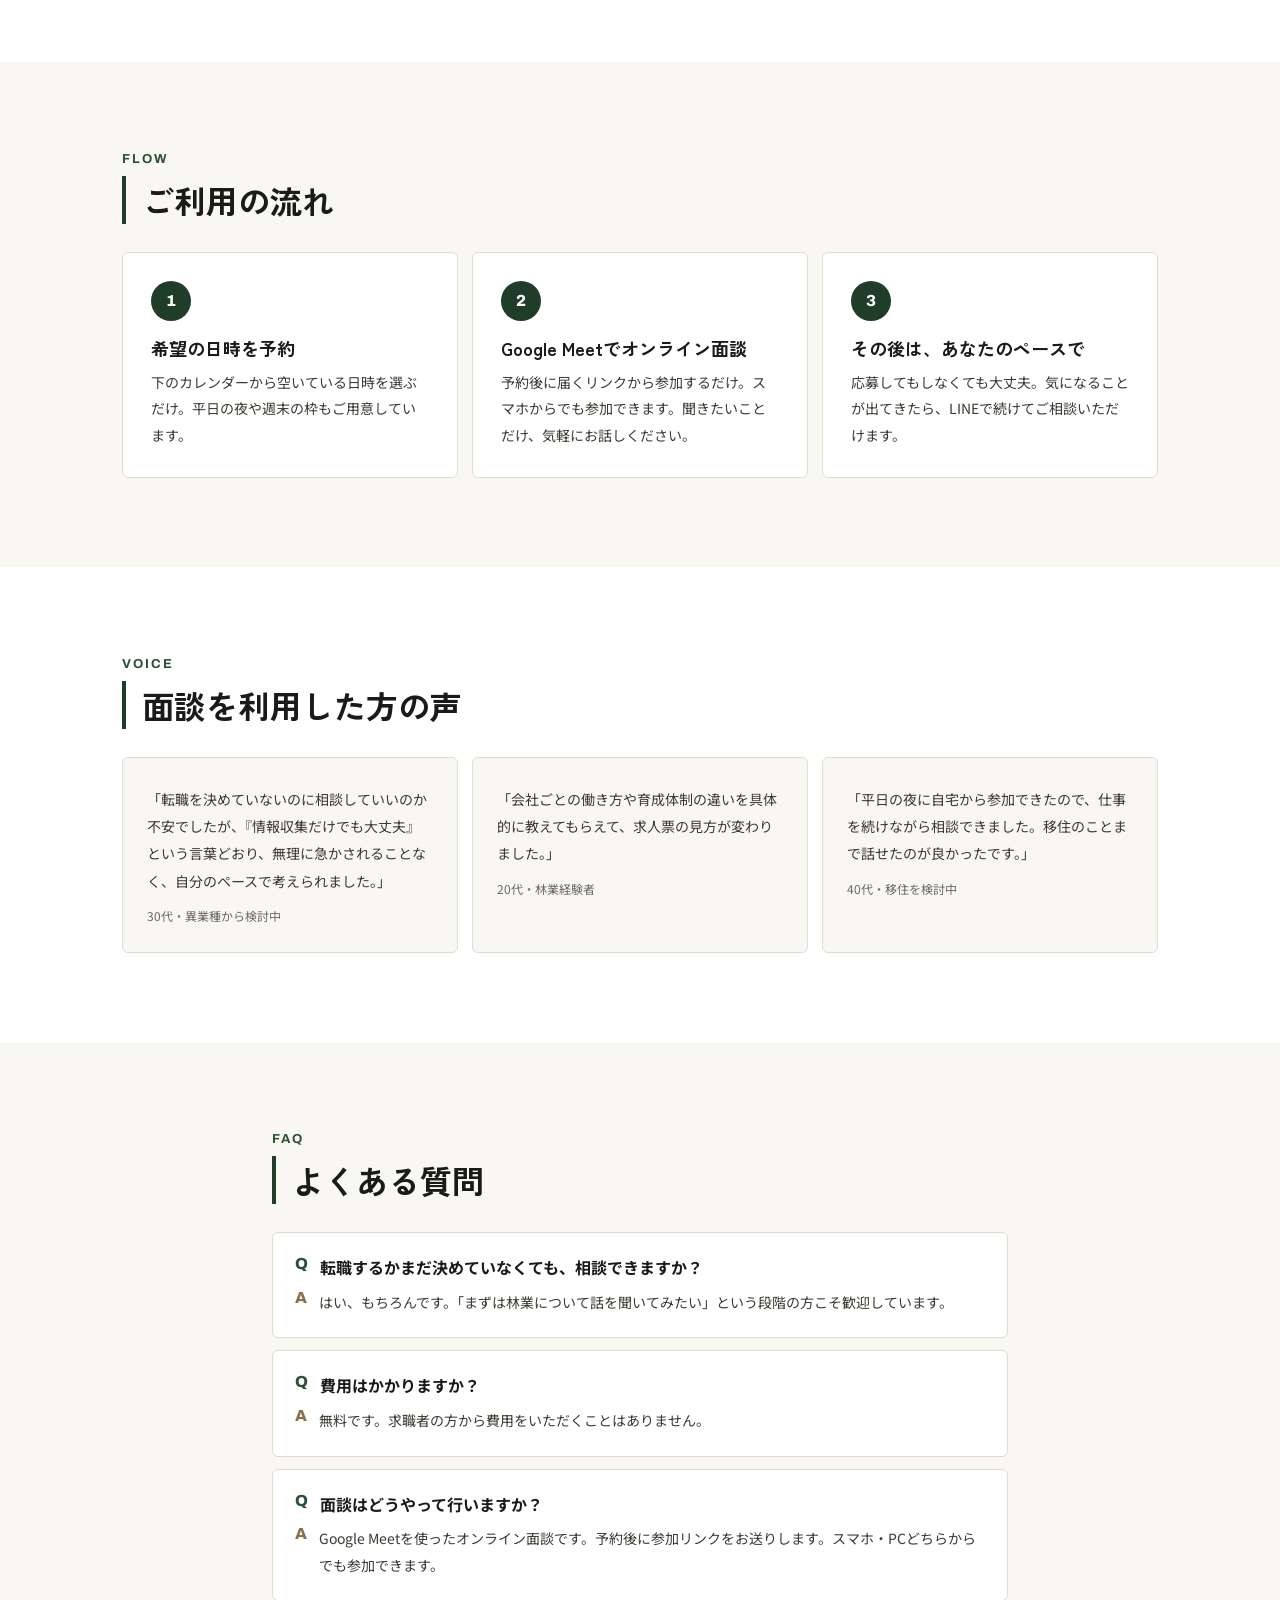
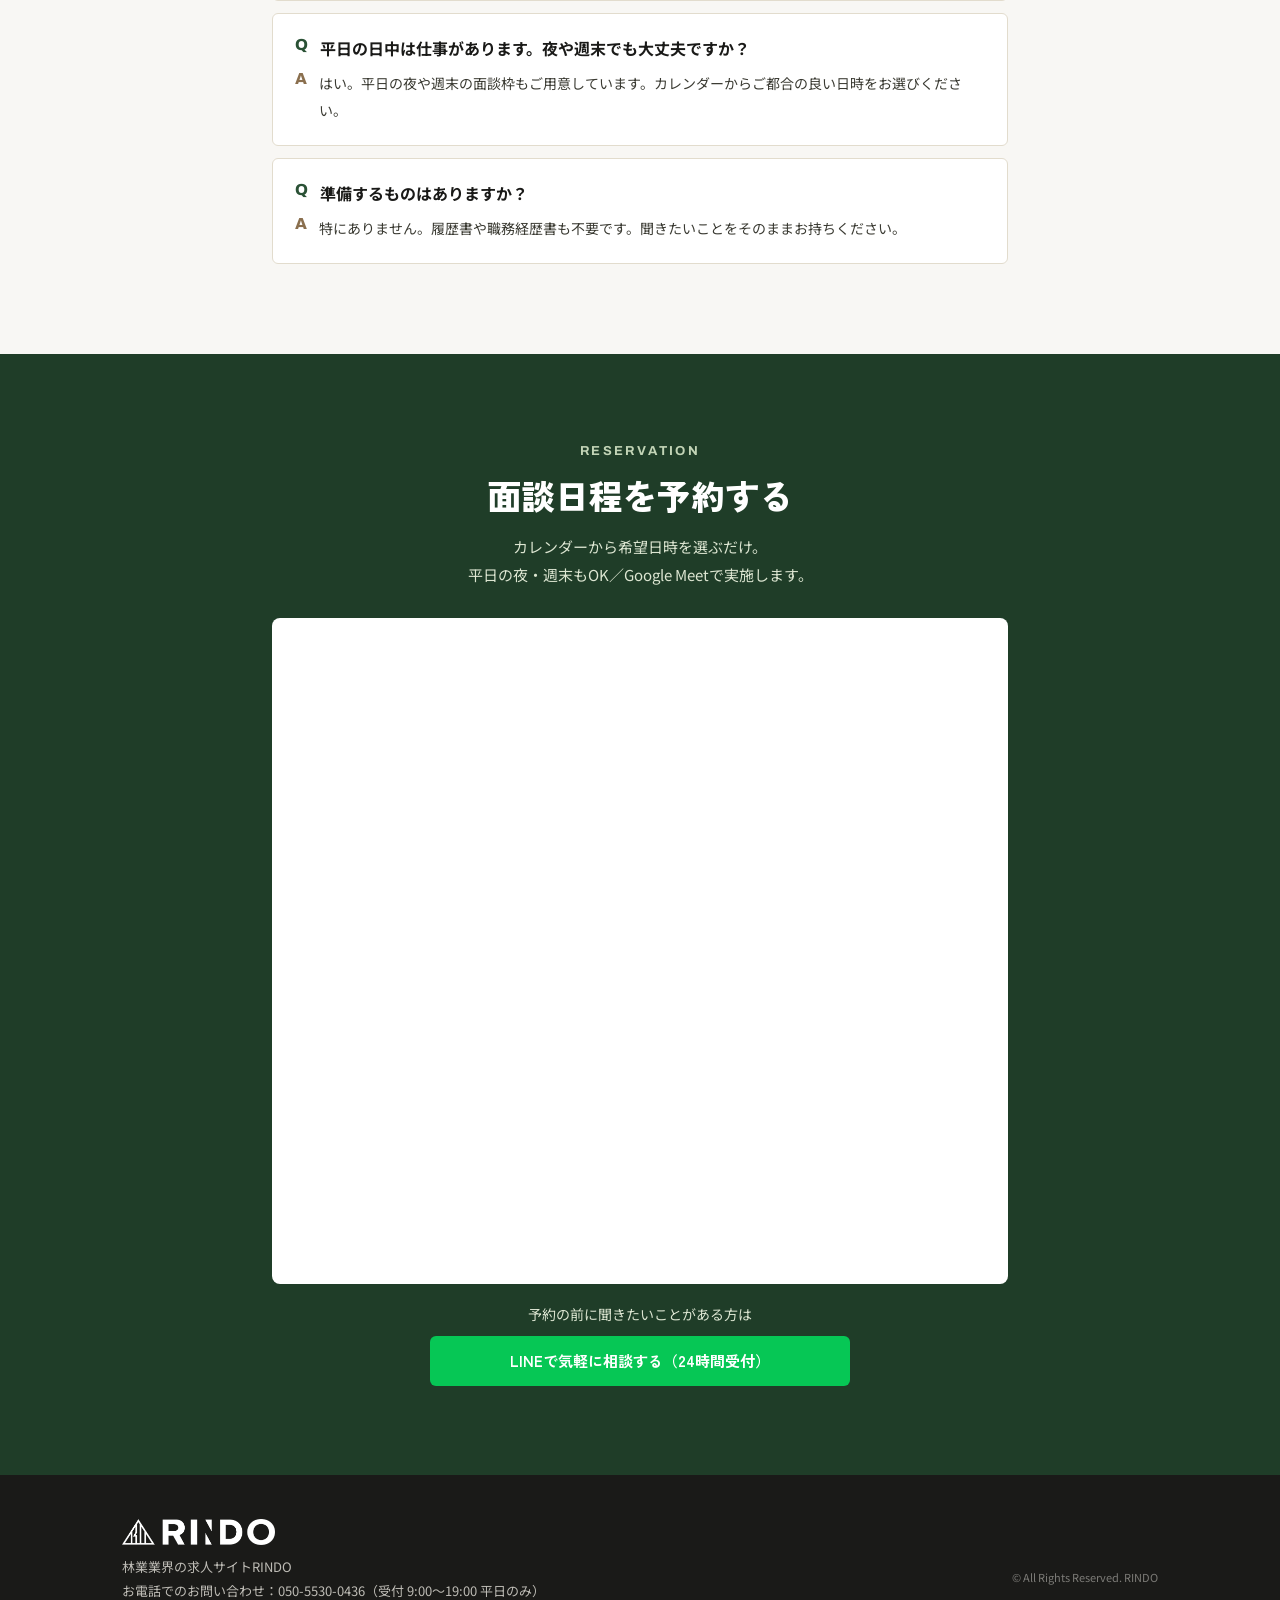
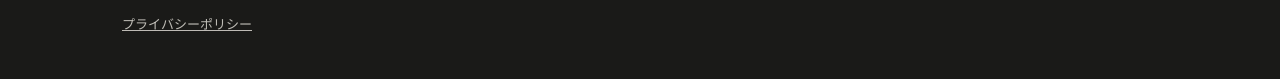
==== commit 33682585: "add: GTM設置・ロゴのリンク化・サンクスページ追加・プライバシーポリシーリンク追加 - GTMスニペット(GTM-KDM4RJ4P)をhead内とbody直後に設置 - ヘッダー/フッターのロゴ" ====
--- a/index.html
+++ b/index.html
@@ -19,15 +19,29 @@
 <link rel="apple-touch-icon" href="assets/apple-touch-icon.png">
 <link rel="preconnect" href="https://fonts.googleapis.com">
 <link rel="preconnect" href="https://fonts.gstatic.com" crossorigin>
+<!-- Google Tag Manager -->
+<script>(function(w,d,s,l,i){w[l]=w[l]||[];w[l].push({'gtm.start':
+new Date().getTime(),event:'gtm.js'});var f=d.getElementsByTagName(s)[0],
+j=d.createElement(s),dl=l!='dataLayer'?'&l='+l:'';j.async=true;j.src=
+'https://www.googletagmanager.com/gtm.js?id='+i+dl;f.parentNode.insertBefore(j,f);
+})(window,document,'script','dataLayer','GTM-KDM4RJ4P');</script>
+<!-- End Google Tag Manager -->
 <link rel="stylesheet" href="style.css">
 </head>
 <body>
+
+<!-- Google Tag Manager (noscript) -->
+<noscript><iframe src="https://www.googletagmanager.com/ns.html?id=GTM-KDM4RJ4P"
+height="0" width="0" style="display:none;visibility:hidden"></iframe></noscript>
+<!-- End Google Tag Manager (noscript) -->
 
 <!-- ヘッダー -->
 <header class="header">
   <div class="header-inner">
     <div class="header-brand">
-      <img class="logo" src="assets/logo-black.webp" alt="RINDO 林業業界の求人サイト" width="900" height="153">
+      <a class="brand-link" href="https://rinroad.com/" data-nav="header-logo">
+        <img class="logo" src="assets/logo-black.webp" alt="RINDO 林業業界の求人サイト" width="900" height="153">
+      </a>
       <div class="header-tagline">
         <span class="header-tagline-main">林業業界の求人サイト</span>
         <span class="header-tagline-sub">RINDO</span>
@@ -210,8 +224,11 @@
 <footer class="footer">
   <div class="footer-inner">
     <div>
-      <img class="logo" src="assets/logo-white.webp" alt="RINDO" width="600" height="102" loading="lazy">
+      <a class="brand-link" href="https://rinroad.com/" data-nav="footer-logo">
+        <img class="logo" src="assets/logo-white.webp" alt="RINDO" width="600" height="102" loading="lazy">
+      </a>
       <p>林業業界の求人サイトRINDO<br>お電話でのお問い合わせ：050-5530-0436（受付 9:00〜19:00 平日のみ）</p>
+      <p class="footer-links"><a href="https://rinroad.com/policy/">プライバシーポリシー</a></p>
     </div>
     <div class="copy">© All Rights Reserved. RINDO</div>
   </div>
--- a/style.css
+++ b/style.css
@@ -174,3 +174,26 @@
 .footer .logo { width: auto; height: 26px; margin-bottom: 10px; }
 .footer p { font-size: clamp(12px, 1.3vw, 13px); line-height: 1.8; color: rgba(244,241,234,0.75); }
 .footer .copy { font-size: 11px; color: rgba(244,241,234,0.45); }
+
+/* ---- ロゴのリンク化（ヘッダー・フッター共通） ---- */
+.brand-link { display: inline-flex; align-items: center; text-decoration: none; }
+.brand-link:hover { opacity: 0.8; }
+.footer-links { margin-top: 10px; font-size: clamp(12px, 1.3vw, 13px); }
+.footer-links a { color: rgba(244,241,234,0.75); text-decoration: underline; }
+.footer-links a:hover { color: #fff; }
+
+/* ---- サンクスページ（thanks/） ---- */
+.thanks { text-align: center; padding: clamp(56px, 8vw, 104px) clamp(16px, 4vw, 32px) clamp(40px, 5vw, 64px); }
+.thanks-badge { display: inline-flex; align-items: center; justify-content: center; width: 72px; height: 72px; margin: 0 auto 24px; border-radius: 50%; background: var(--forest-50); color: var(--forest-600); font-size: 34px; line-height: 1; }
+.thanks-h1 { font-family: var(--font-display); font-weight: 900; font-size: clamp(24px, 3.4vw, 38px); line-height: 1.5; color: var(--ink-900); margin-bottom: 20px; }
+.thanks-lead { font-size: clamp(15px, 1.6vw, 17px); line-height: 1.9; color: var(--ink-700); max-width: 640px; margin: 0 auto; }
+.thanks-note { margin-top: 18px; font-size: clamp(13px, 1.4vw, 14px); line-height: 1.8; color: var(--ink-500); max-width: 640px; margin-left: auto; margin-right: auto; }
+.steps { max-width: 640px; margin: 0 auto; padding: 0; list-style: none; text-align: left; counter-reset: step; }
+.steps li { position: relative; padding: 0 0 24px 52px; counter-increment: step; }
+.steps li:not(:last-child)::after { content: ""; position: absolute; left: 17px; top: 34px; bottom: 4px; width: 2px; background: var(--paper-200); }
+.steps li::before { content: counter(step); position: absolute; left: 0; top: 0; width: 36px; height: 36px; border-radius: 50%; background: var(--forest-700); color: #fff; font-family: var(--font-latin); font-weight: 700; font-size: 15px; display: flex; align-items: center; justify-content: center; }
+.steps h3 { font-family: var(--font-display); font-weight: 700; font-size: clamp(15px, 1.7vw, 17px); color: var(--ink-900); margin-bottom: 6px; padding-top: 7px; }
+.steps p { font-size: clamp(13px, 1.4vw, 14.5px); line-height: 1.85; color: var(--ink-700); }
+.thanks-cta { max-width: 420px; margin: 0 auto; display: grid; gap: 12px; }
+.btn-outline { background: transparent; color: var(--forest-700); border: 1.5px solid var(--forest-700); font-size: clamp(14px, 1.5vw, 15px); min-height: 50px; }
+.btn-outline:hover { background: var(--forest-50); }
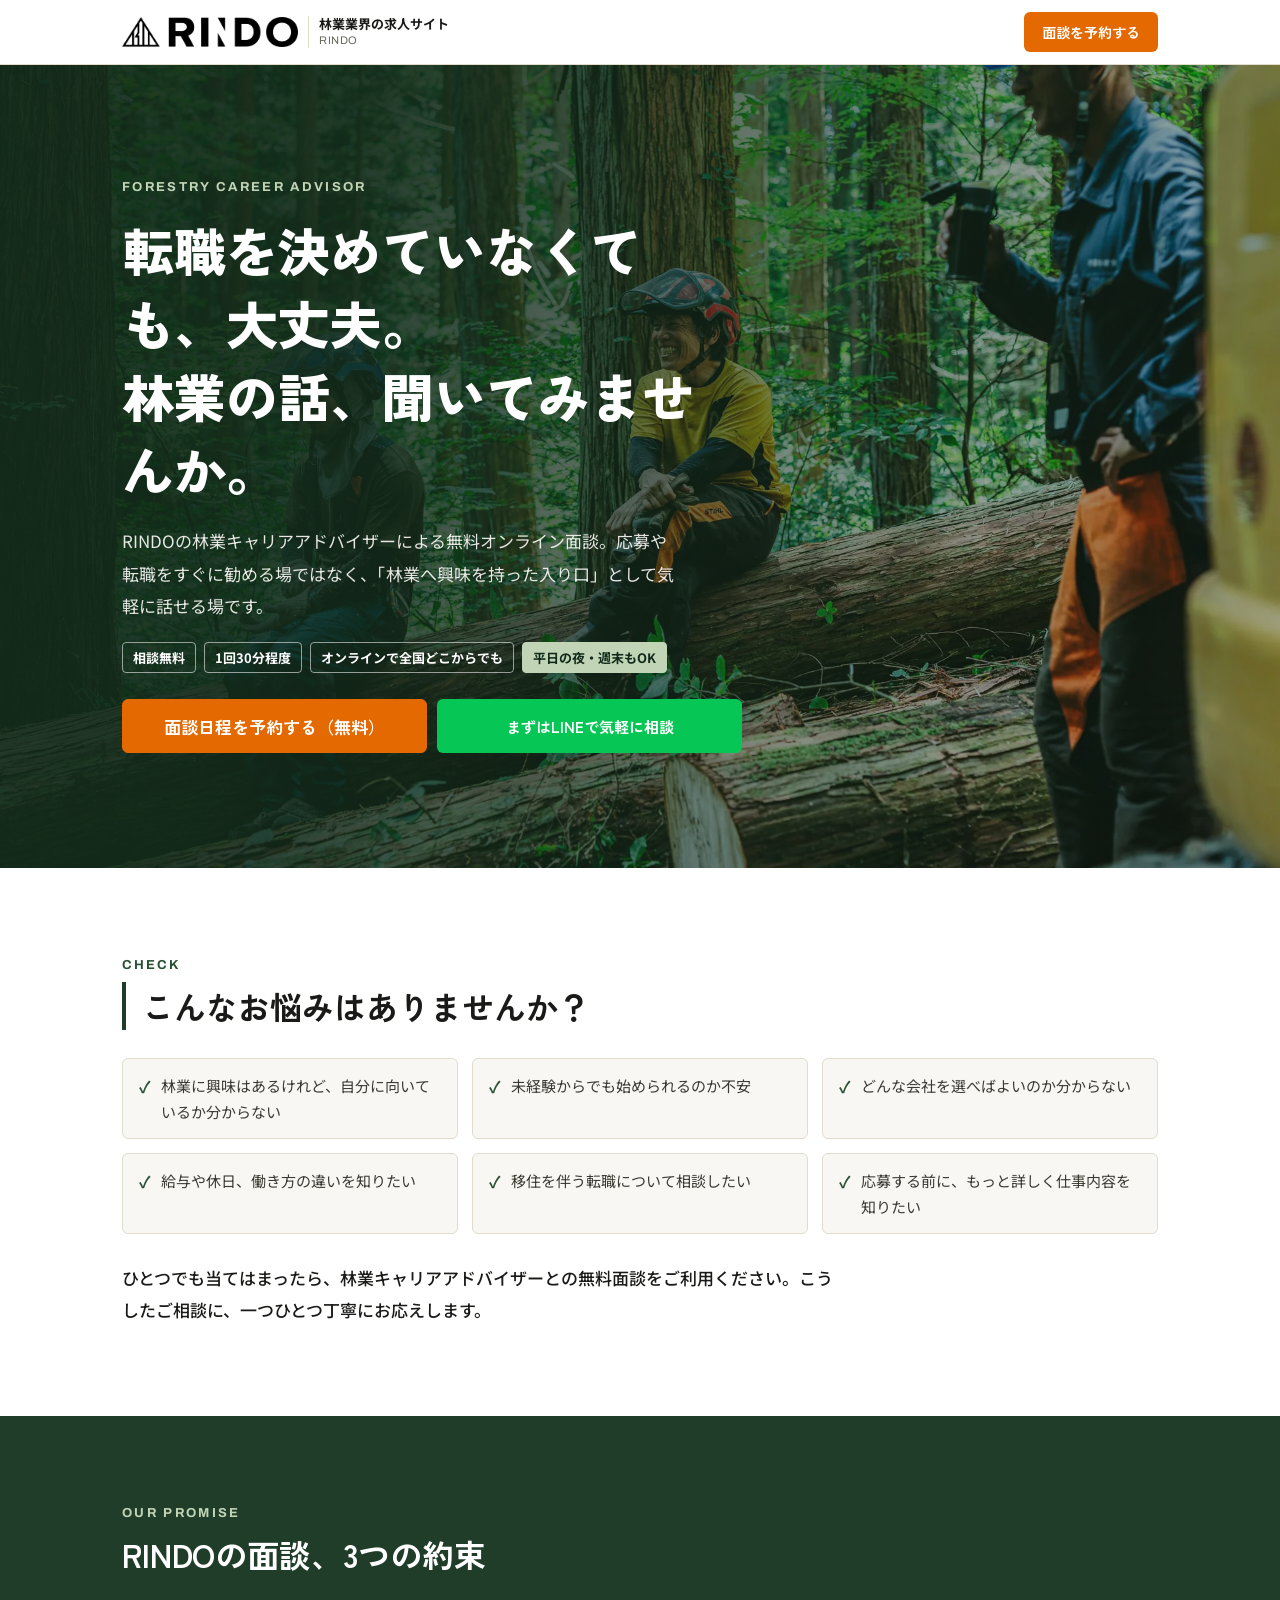
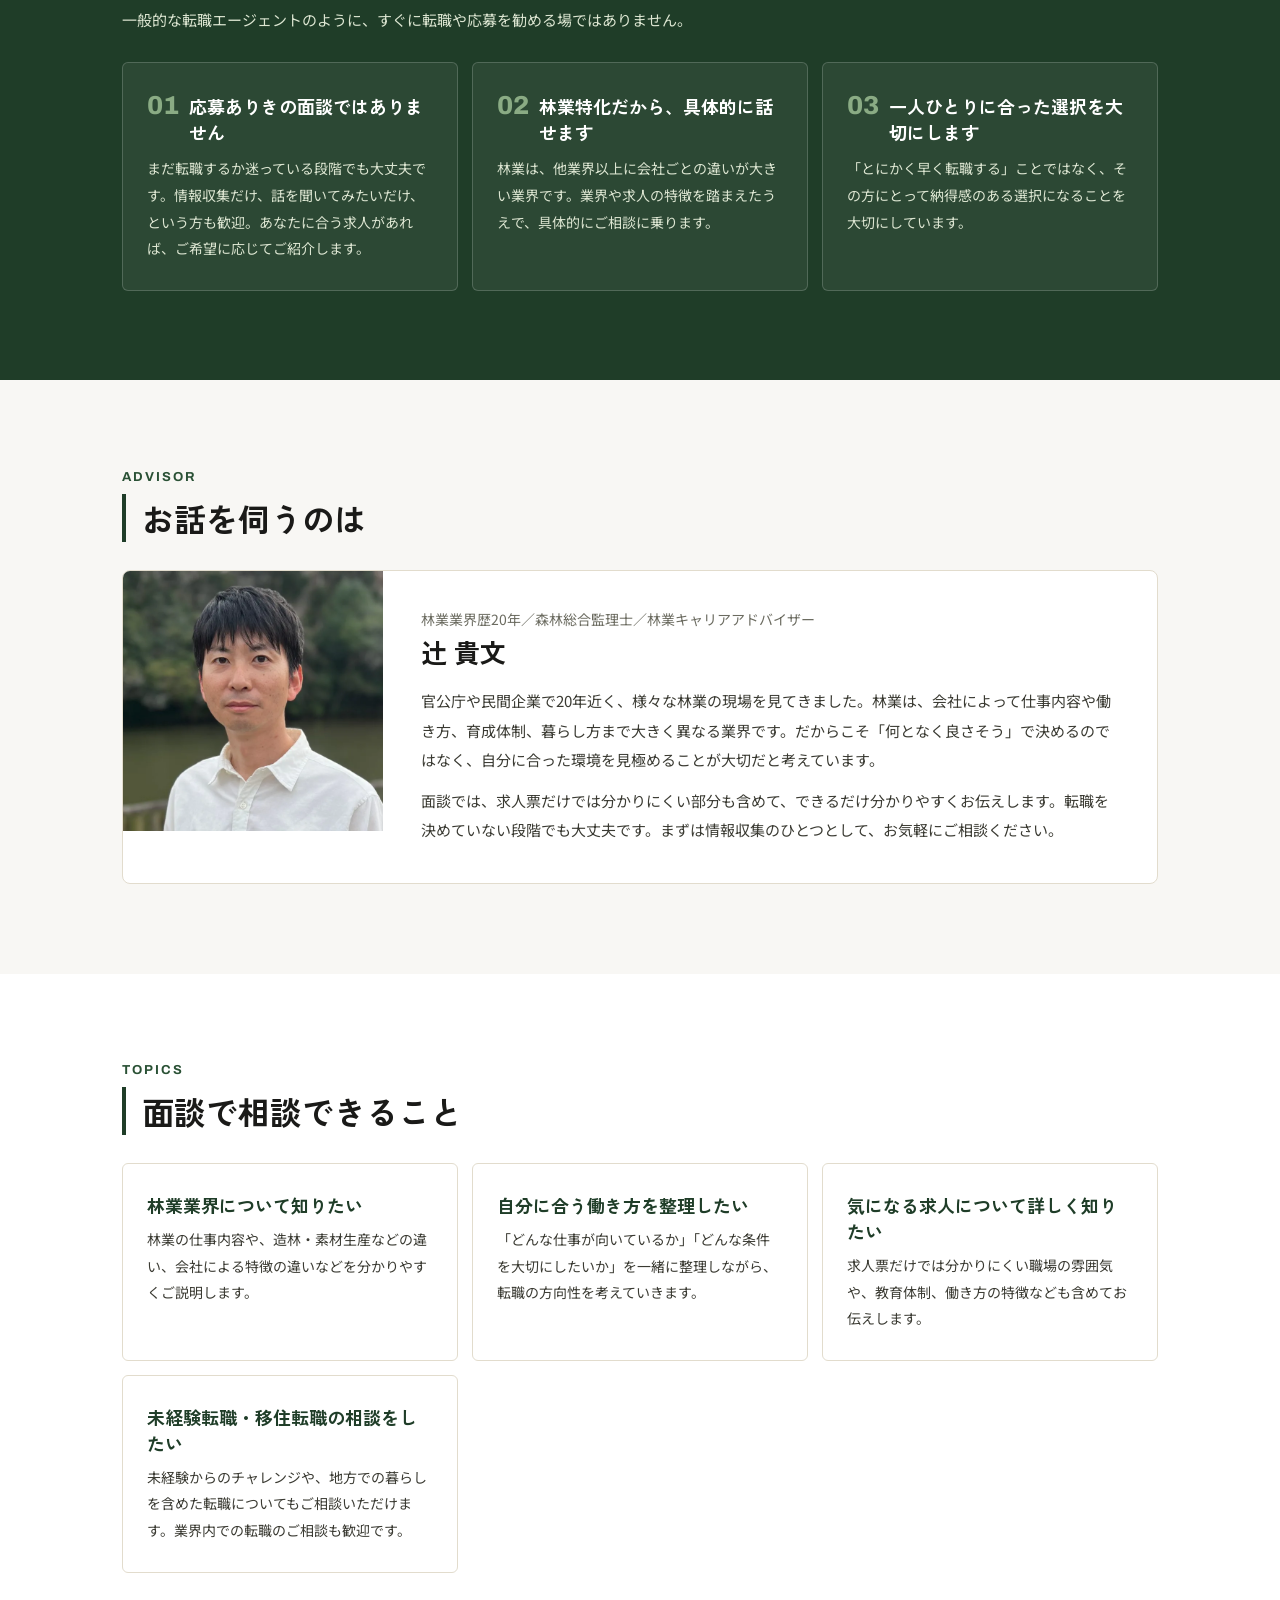
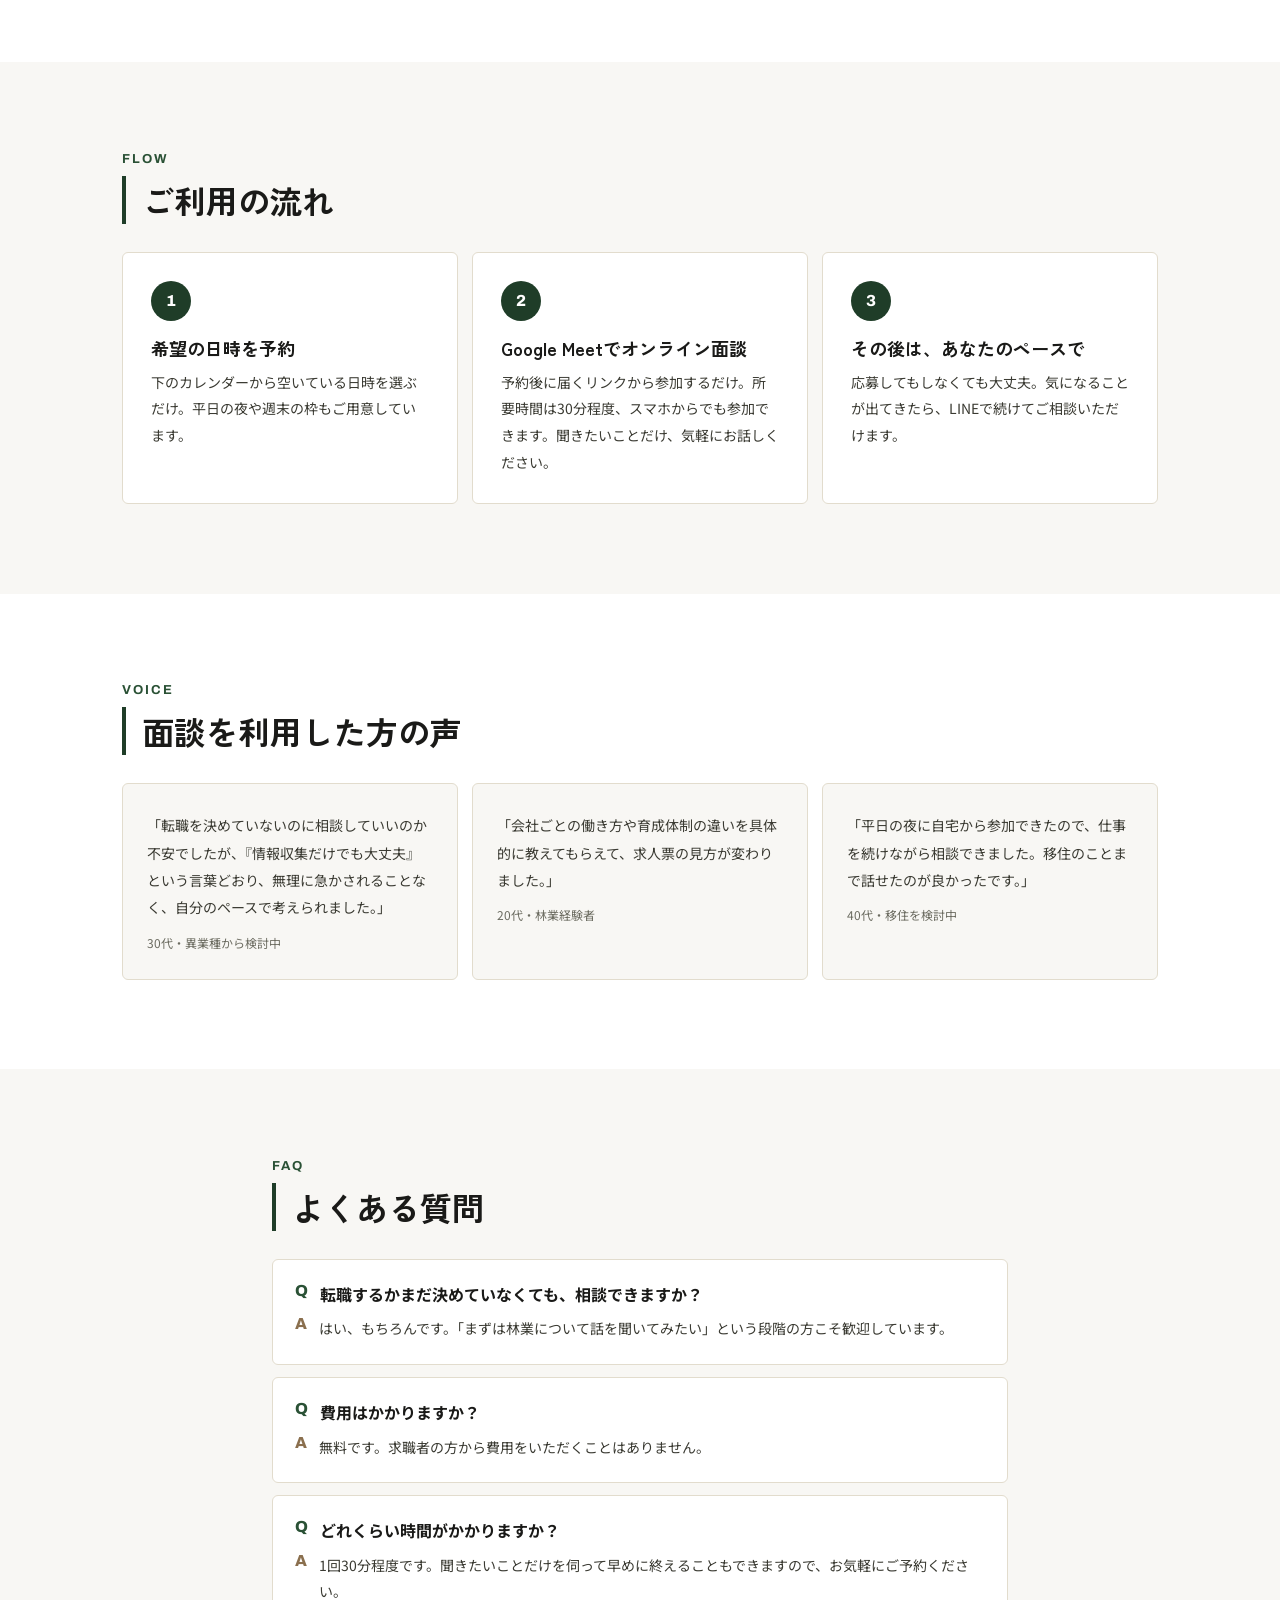
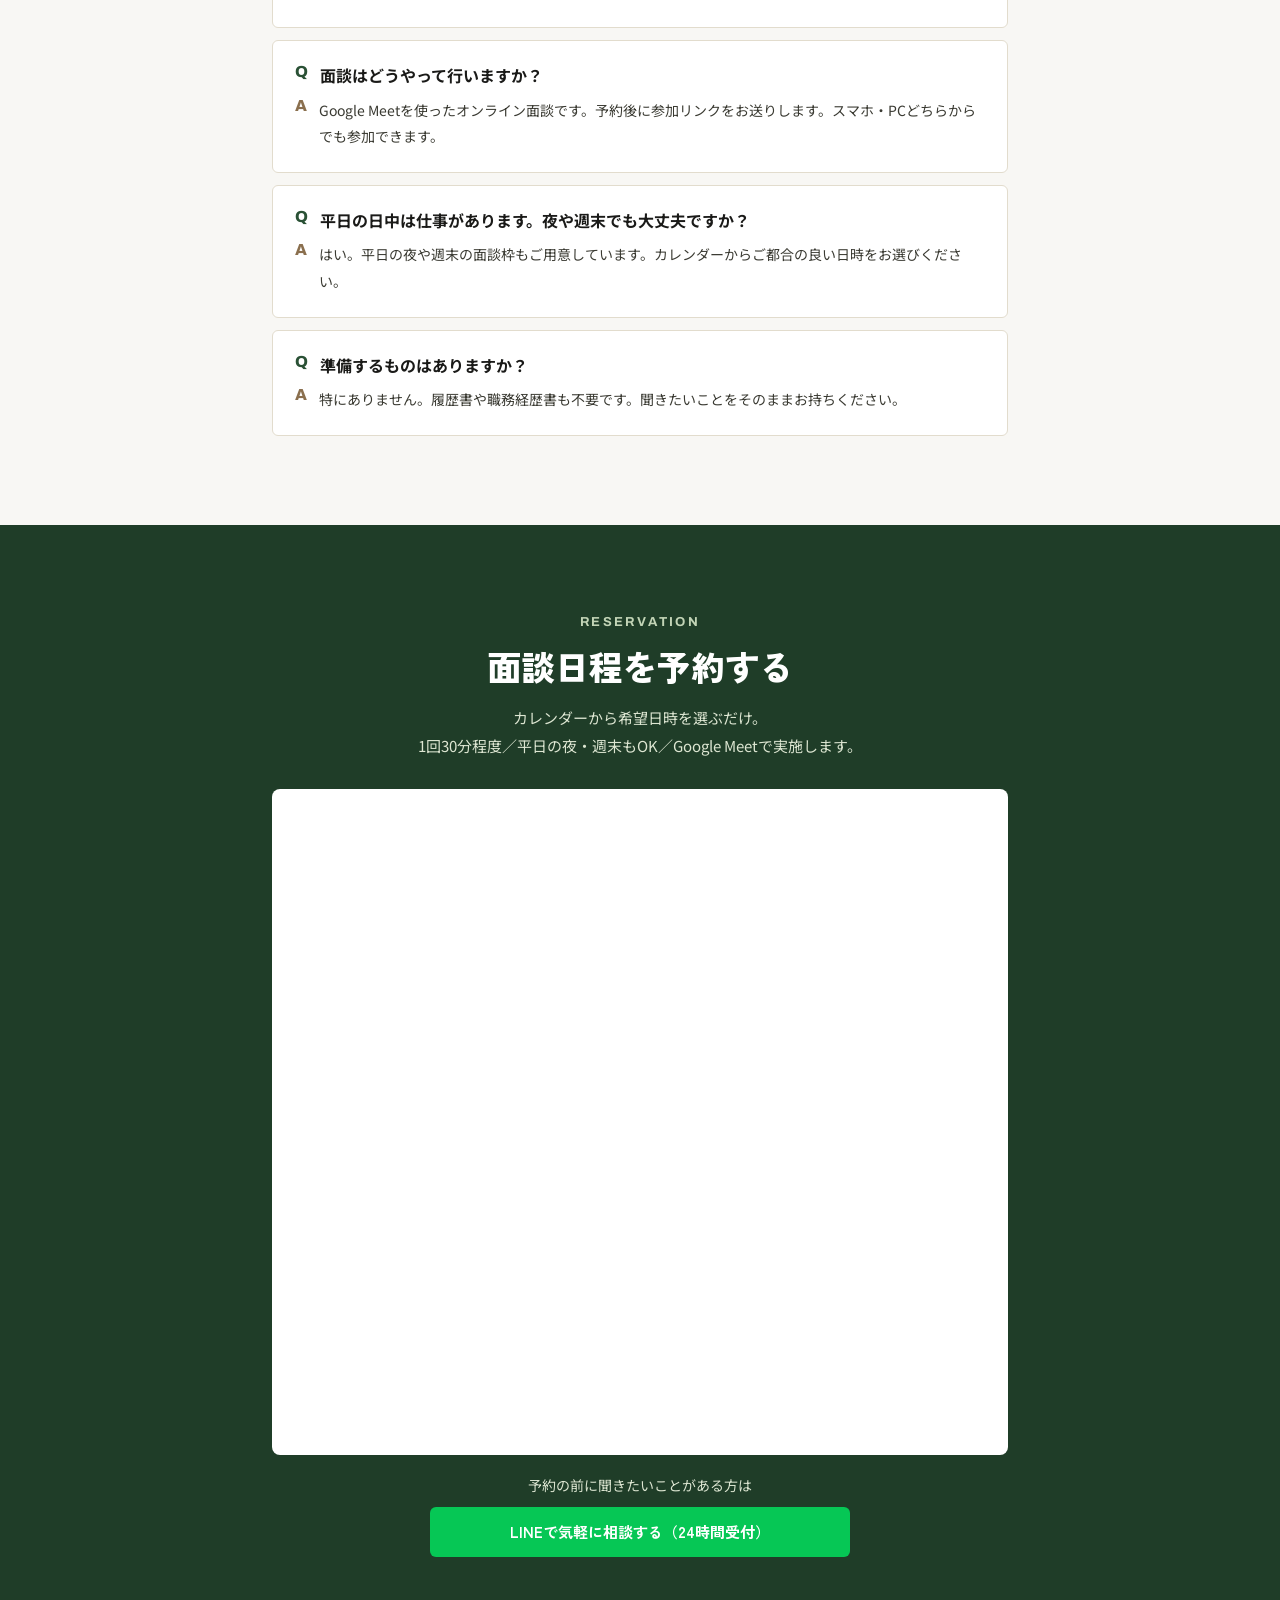
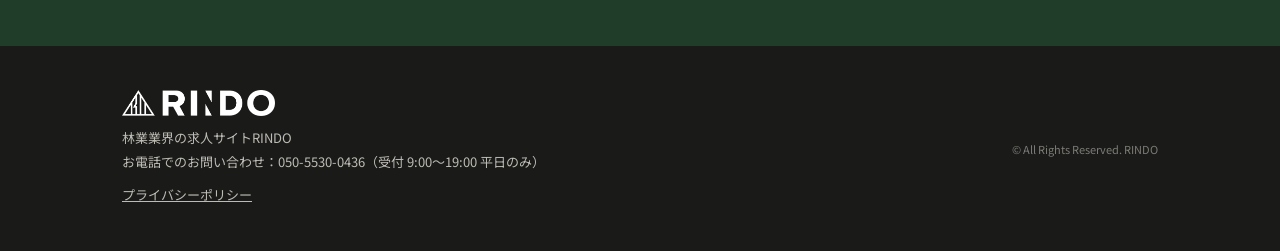
==== commit 7e93fc25: "add: スマホ用の追従CTAと面談所要時間(30分)の明記 予約セクションまで到達せずに離脱する訪問者が約58%（GA4実測）だったため、 スマホ向けに画面下固定のCTA（予約・LINE）を追加。ヒ" ====
--- a/index.html
+++ b/index.html
@@ -4,16 +4,16 @@
 <meta charset="utf-8">
 <meta name="viewport" content="width=device-width, initial-scale=1">
 <title>林業キャリア無料相談 | RINDO（林業専門求人サイト）</title>
-<meta name="description" content="林業業界歴20年の専門アドバイザーによる無料オンライン面談。未経験・経験者どちらも歓迎。相談無料／Google Meet／平日夜・週末もOK。">
+<meta name="description" content="林業業界歴20年の専門アドバイザーによる無料オンライン面談。未経験・経験者どちらも歓迎。相談無料／1回30分／Google Meet／平日夜・週末もOK。">
 <meta property="og:type" content="website">
 <meta property="og:url" content="https://career.rinroad.com/">
 <meta property="og:title" content="林業キャリア無料相談 | RINDO（林業専門求人サイト）">
-<meta property="og:description" content="林業業界歴20年の専門アドバイザーによる無料オンライン面談。未経験・経験者どちらも歓迎。相談無料／Google Meet／平日夜・週末もOK。">
+<meta property="og:description" content="林業業界歴20年の専門アドバイザーによる無料オンライン面談。未経験・経験者どちらも歓迎。相談無料／1回30分／Google Meet／平日夜・週末もOK。">
 <meta property="og:image" content="https://career.rinroad.com/assets/ogp.jpg">
 <meta property="og:locale" content="ja_JP">
 <meta name="twitter:card" content="summary_large_image">
 <meta name="twitter:title" content="林業キャリア無料相談 | RINDO（林業専門求人サイト）">
-<meta name="twitter:description" content="林業業界歴20年の専門アドバイザーによる無料オンライン面談。未経験・経験者どちらも歓迎。相談無料／Google Meet／平日夜・週末もOK。">
+<meta name="twitter:description" content="林業業界歴20年の専門アドバイザーによる無料オンライン面談。未経験・経験者どちらも歓迎。相談無料／1回30分／Google Meet／平日夜・週末もOK。">
 <meta name="twitter:image" content="https://career.rinroad.com/assets/ogp.jpg">
 <link rel="icon" type="image/png" href="assets/favicon.png">
 <link rel="apple-touch-icon" href="assets/apple-touch-icon.png">
@@ -62,6 +62,7 @@
       <p class="hero-lead">RINDOの林業キャリアアドバイザーによる無料オンライン面談。応募や転職をすぐに勧める場ではなく、「林業へ興味を持った入り口」として気軽に話せる場です。</p>
       <div class="chips">
         <span class="chip">相談無料</span>
+        <span class="chip">1回30分程度</span>
         <span class="chip">オンラインで全国どこからでも</span>
         <span class="chip chip-solid">平日の夜・週末もOK</span>
       </div>
@@ -151,7 +152,7 @@
     <h2 class="h2">ご利用の流れ</h2>
     <div class="grid grid-flow">
       <div class="step"><div class="step-num">1</div><h3>希望の日時を予約</h3><p>下のカレンダーから空いている日時を選ぶだけ。平日の夜や週末の枠もご用意しています。</p></div>
-      <div class="step"><div class="step-num">2</div><h3>Google Meetでオンライン面談</h3><p>予約後に届くリンクから参加するだけ。スマホからでも参加できます。聞きたいことだけ、気軽にお話しください。</p></div>
+      <div class="step"><div class="step-num">2</div><h3>Google Meetでオンライン面談</h3><p>予約後に届くリンクから参加するだけ。所要時間は30分程度、スマホからでも参加できます。聞きたいことだけ、気軽にお話しください。</p></div>
       <div class="step"><div class="step-num">3</div><h3>その後は、あなたのペースで</h3><p>応募してもしなくても大丈夫。気になることが出てきたら、LINEで続けてご相談いただけます。</p></div>
     </div>
   </div>
@@ -185,6 +186,10 @@
         <div class="faq-a"><b>A</b><span>無料です。求職者の方から費用をいただくことはありません。</span></div>
       </div>
       <div class="faq">
+        <div class="faq-q"><b>Q</b><span>どれくらい時間がかかりますか？</span></div>
+        <div class="faq-a"><b>A</b><span>1回30分程度です。聞きたいことだけを伺って早めに終えることもできますので、お気軽にご予約ください。</span></div>
+      </div>
+      <div class="faq">
         <div class="faq-q"><b>Q</b><span>面談はどうやって行いますか？</span></div>
         <div class="faq-a"><b>A</b><span>Google Meetを使ったオンライン面談です。予約後に参加リンクをお送りします。スマホ・PCどちらからでも参加できます。</span></div>
       </div>
@@ -206,7 +211,7 @@
     <div class="reserve-head">
       <div class="eyebrow on-brand">RESERVATION</div>
       <h2>面談日程を予約する</h2>
-      <p>カレンダーから希望日時を選ぶだけ。<br>平日の夜・週末もOK／Google Meetで実施します。</p>
+      <p>カレンダーから希望日時を選ぶだけ。<br>1回30分程度／平日の夜・週末もOK／Google Meetで実施します。</p>
     </div>
     <div class="spir-card">
       <!-- Spir widget begin -->
@@ -234,7 +239,35 @@
   </div>
 </footer>
 
+<!-- 追従CTA（スマホ用。ヒーローを過ぎたら表示し、予約セクション表示中は隠す） -->
+<div class="sticky-cta" id="stickyCta">
+  <div class="sticky-cta-inner">
+    <a class="btn btn-primary" href="#reserve">面談を予約する（無料）</a>
+    <a class="btn btn-line" href="https://lin.ee/My8T9kC">LINEで相談</a>
+  </div>
+</div>
+
 <!-- Spir 予約ウィジェット（外部スクリプト・非同期読み込み） -->
 <script type="text/javascript" src="https://app.spirinc.com/js/external/iframe.js" async></script>
+
+<script>
+(function () {
+  var bar = document.getElementById('stickyCta');
+  var hero = document.querySelector('.hero');
+  var reserve = document.getElementById('reserve');
+  if (!bar || !hero || !reserve || !('IntersectionObserver' in window)) return;
+
+  var pastHero = false, atReserve = false;
+  function update() { bar.classList.toggle('is-visible', pastHero && !atReserve); }
+
+  new IntersectionObserver(function (e) {
+    pastHero = !e[0].isIntersecting; update();
+  }, { threshold: 0 }).observe(hero);
+
+  new IntersectionObserver(function (e) {
+    atReserve = e[0].isIntersecting; update();
+  }, { threshold: 0 }).observe(reserve);
+})();
+</script>
 </body>
 </html>
--- a/style.css
+++ b/style.css
@@ -197,3 +197,13 @@
 .thanks-cta { max-width: 420px; margin: 0 auto; display: grid; gap: 12px; }
 .btn-outline { background: transparent; color: var(--forest-700); border: 1.5px solid var(--forest-700); font-size: clamp(14px, 1.5vw, 15px); min-height: 50px; }
 .btn-outline:hover { background: var(--forest-50); }
+
+/* ---- 追従CTA（スマホ優先。PCはヘッダーの予約ボタンが常時見えるため非表示） ---- */
+.sticky-cta { position: fixed; left: 0; right: 0; bottom: 0; z-index: 60; background: rgba(255, 255, 255, 0.97); border-top: 1px solid var(--paper-200); box-shadow: 0 -6px 20px rgba(18, 42, 26, 0.10); padding: 10px 14px; padding-bottom: calc(10px + env(safe-area-inset-bottom)); visibility: hidden; transform: translateY(110%); transition: transform 240ms ease, visibility 0s linear 240ms; }
+.sticky-cta.is-visible { visibility: visible; transform: translateY(0); transition: transform 240ms ease, visibility 0s; }
+.sticky-cta-inner { display: flex; gap: 10px; max-width: 560px; margin: 0 auto; }
+.sticky-cta .btn { flex: 1 1 0; min-height: 50px; padding: 0 10px; white-space: nowrap; }
+.sticky-cta .btn-primary { flex: 1.7 1 0; font-size: clamp(14px, 3.7vw, 16px); }
+.sticky-cta .btn-line { font-size: clamp(13px, 3.4vw, 15px); }
+@media (min-width: 901px) { .sticky-cta { display: none; } }
+@media (prefers-reduced-motion: reduce) { .sticky-cta { transition: none; } }
